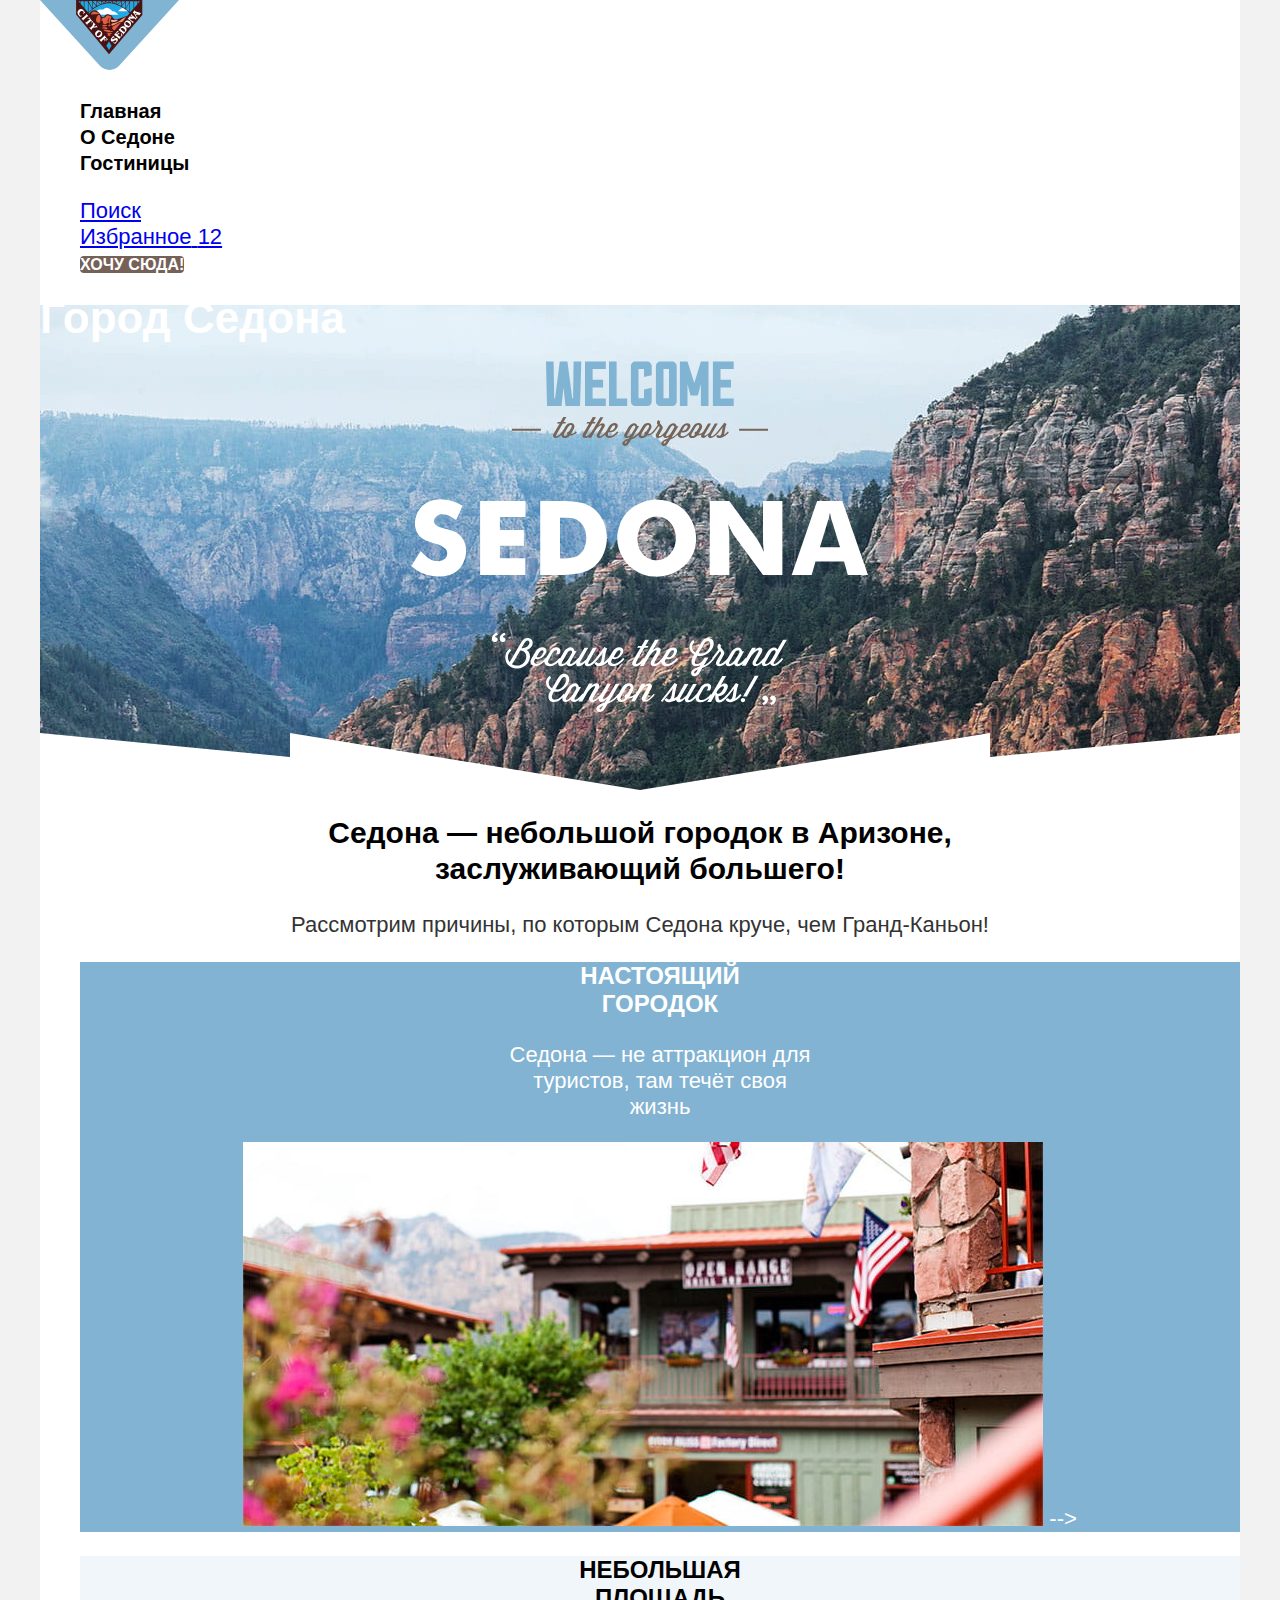
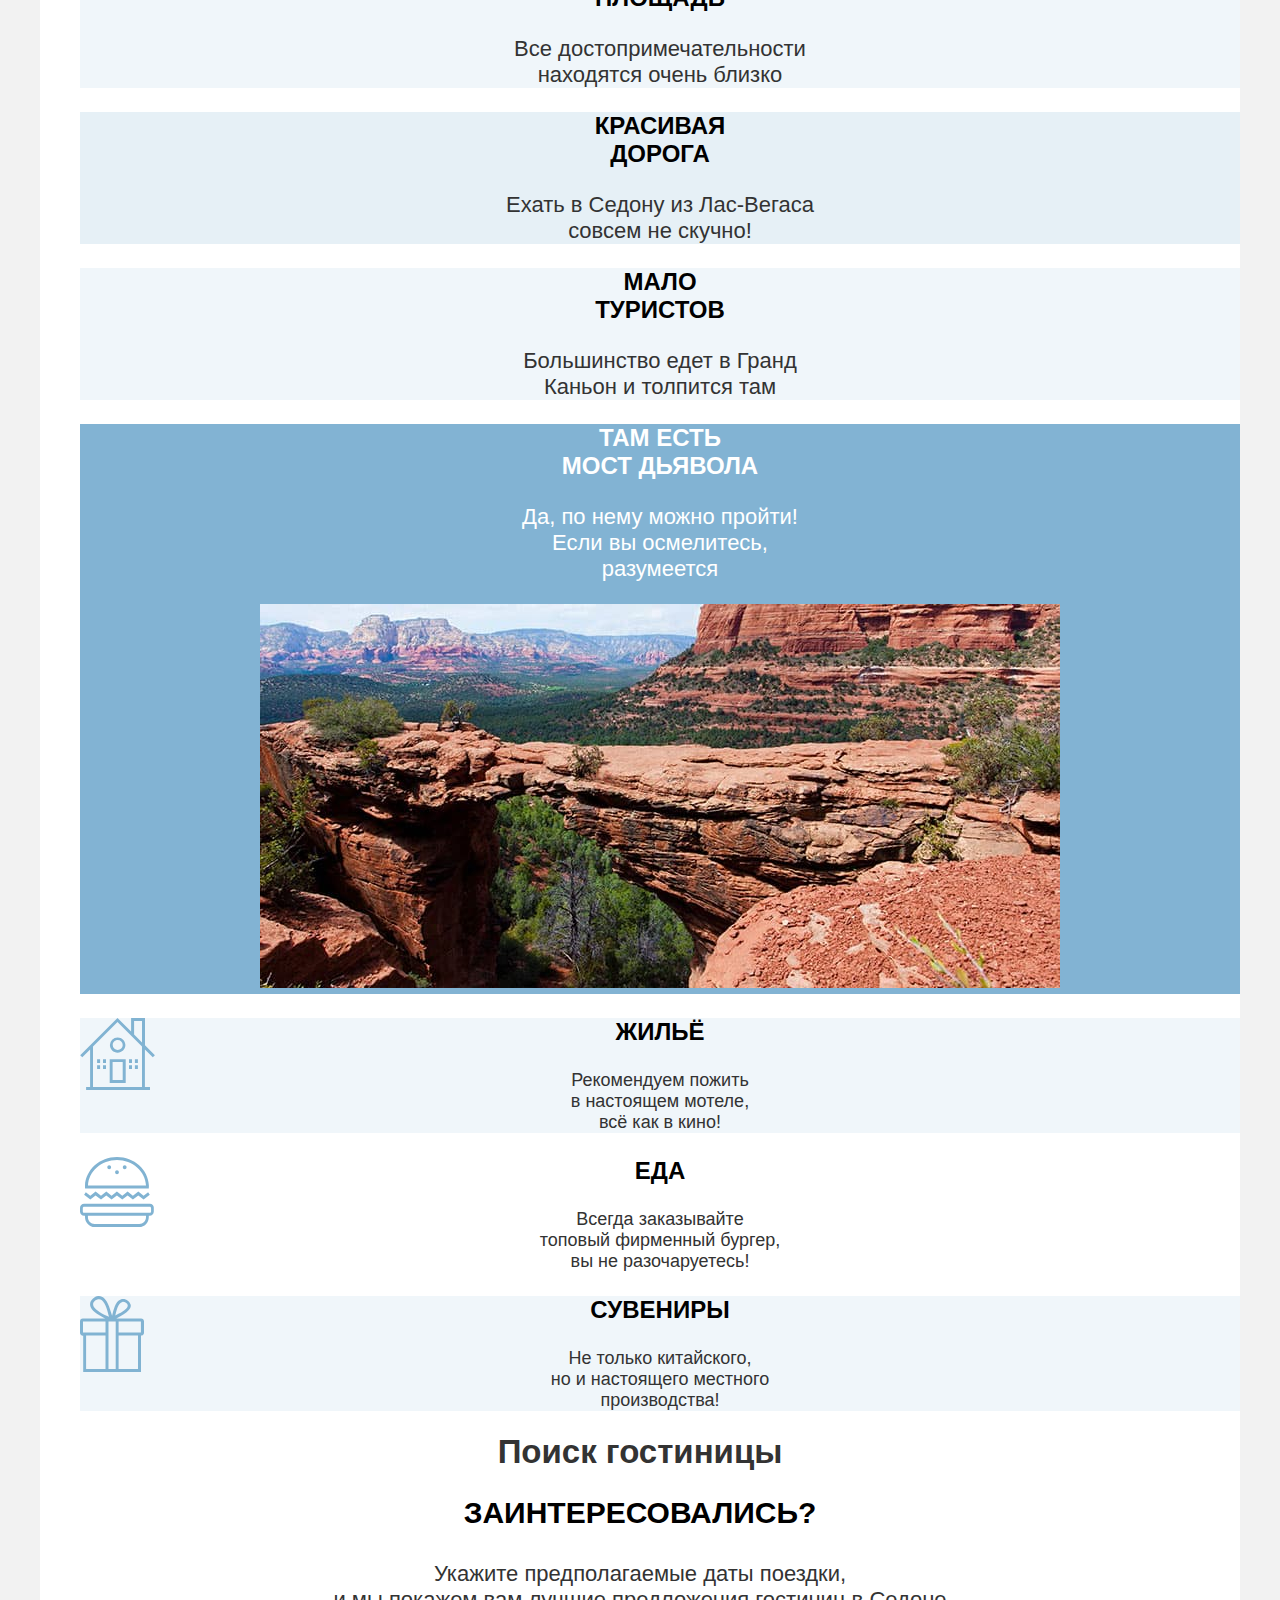
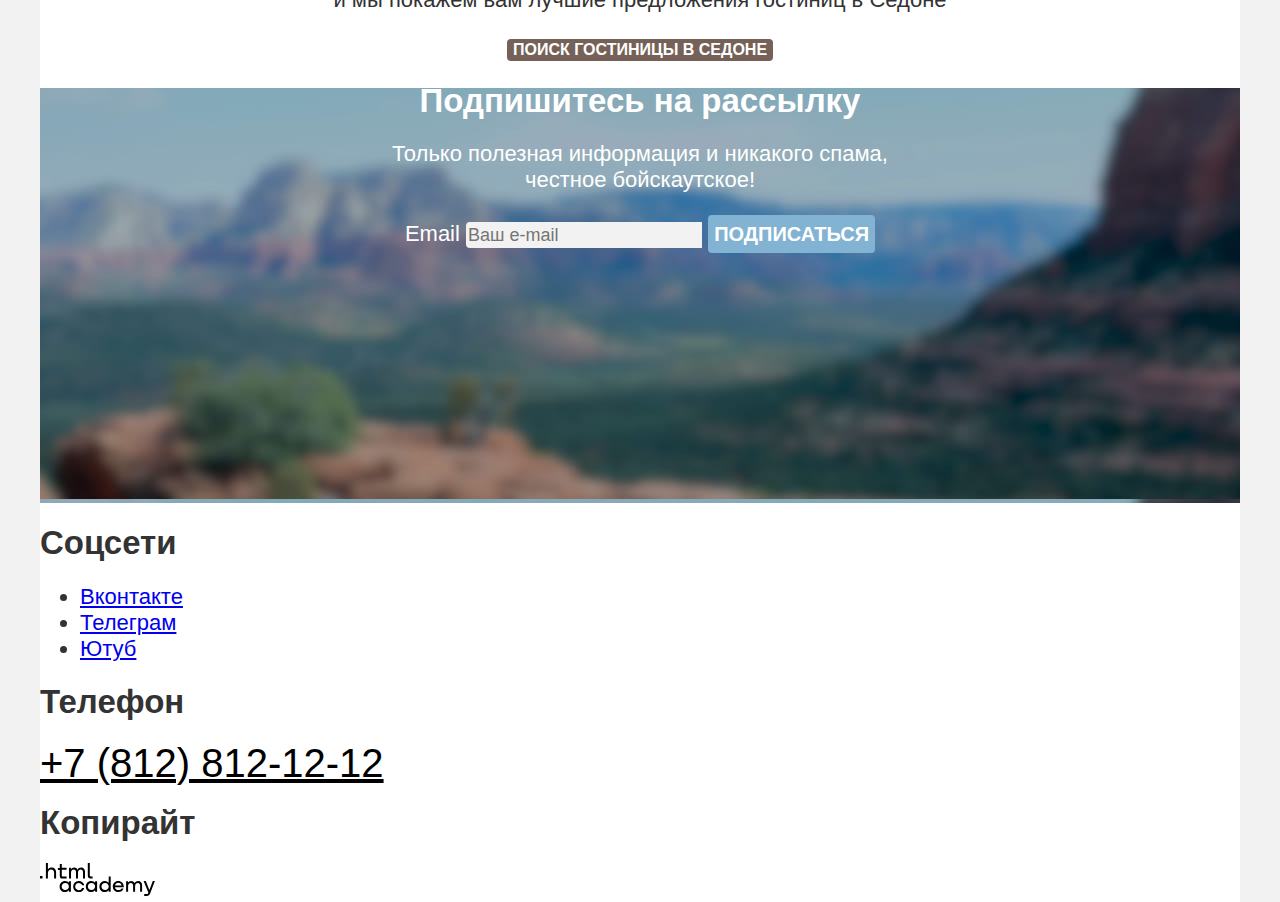
==== index.html @ 7d8c1deb "Исправляет детали стилизации страниц" ====
<!DOCTYPE html>
<html lang="ru">
  <head>
    <meta charset="utf-8">
    <title>Седона</title>
    <link rel="stylesheet" href="styles/styles.css">
  </head>

  <body>
    <div class="body-wrapper">
    <header class="page-header">
      <nav class="navigation">
        <a href="#">
        <img class="navigation-logo" alt="Логотип Седоны" src="images/logo_small.svg" width="139" height="70">
        </a>
        <ul class="navigation-list">
          <li class="navigation-item">
            <a class="navigation-link navigation-link-current" href="#">Главная</a>
          </li>
          <li class="navigation-item">
            <a class="navigation-link" href="#">О Седоне</a>
          </li>
          <li class="navigation-item">
            <a class="navigation-link" href="catalog.html">Гостиницы</a>
          </li>
        </ul>
        <ul class="navigation-list navigation-user">
          <li class="navigation-user-item">
            <a class="navigation-user-link" href="#">
              <span class="visually-hidden">Поиск
              </span>
              </a>
          </li>
          <li class="navigation-user-item">
            <a class="navigation-user-link" href="#">
              <span class="visually-hidden">Избранное</span>
              <span>12</span>
              </a>
          </li>
          <li class="navigation-user-item">
            <a class="navigation-user-link button" href="catalog.html">Хочу сюда!</a>
          </li>
        </ul>
      </nav>
    </header>

    <main class="main-index">
      <section class="hero">
      <h1 class="visually-hidden">Город Седона</h1>
      <img class="logo" alt="Welcome to the gorgeous Sedona 'because the Grand Canyon sucks' " src="images/logo_welcome.svg" width="458" height="352">
      </section>
      <section class="advantages">
        <h2 class="advantages-title-big">Седона — небольшой городок в Аризоне,<br>
          заслуживающий большего!</h2>
          <p class="advantages-description">Рассмотрим причины, по которым Седона круче, чем Гранд-Каньон!</p>

          <ul class="advantages-list">

            <li class="advantages-item advantages-item-dark">
              <article>
              <h3 class="advantages-item-title advantages-item-title-dark">Настоящий<br> городок</h3>
              <p class="advantages-item-description">Седона — не аттракцион для<br> туристов, там течёт своя<br> жизнь</p>
              <img class="advantages-image" alt="Красивый дом с флагами" src="images/city-pretty-house.jpg" width="800" height="384"> -->
              </article>
            </li>

            <li class="advantages-item">
              <article>
              <h3 class="advantages-item-title">Небольшая<br>
                площадь</h3>
              <p class="advantages-item-description">Все достопримечательности<br> находятся очень близко</p>
              </article>
            </li>

            <li class="advantages-item advantages-item-medium">
              <article>
              <h3 class="advantages-item-title">Красивая<br>
                дорога</h3>
              <p class="advantages-item-description">Ехать в Седону из Лас-Вегаса<br> совсем не скучно!</p>
              </article>
            </li>

            <li class="advantages-item">
              <article>
              <h3 class="advantages-item-title">Мало<br>
                туристов</h3>
              <p class="advantages-item-description">Большинство едет в Гранд<br> Каньон и толпится там</p>
              </article>
            </li>

            <li class="advantages-item advantages-item-dark">
              <article>
              <h3 class="advantages-item-title advantages-item-title-dark">Там есть<br>
                мост дьявола</h3>
              <p class="advantages-item-description">Да, по нему можно пройти!<br> Если вы осмелитесь,<br> разумеется</p>
              <img class="advantages-image" alt="Каменный мост в ущелье" src="images/city-bridge.jpg" width="800" height="384">
              </article>
            </li>
          </ul>

          <ul class="advantages-special-list">
            <li class="advantages-special-item">
              <article>
              <!-- <img class="advantages-special-image" src="" alt="Настоящее жилье"> -->
              <h3 class="advantages-special-title">Жильё</h3>
              <p class="advantages-special-description">Рекомендуем пожить<br> в настоящем мотеле,<br>
                всё как в кино!</p>
              </article>
            </li>

            <li class="advantages-special-item advantages-special-burger">
              <article>
              <!-- <img class="advantages-special-image" src="" alt="Фирменный бургер"> -->
              <h3 class="advantages-special-title">Еда</h3>
              <p class="advantages-special-description">Всегда заказывайте<br>
                топовый фирменный бургер,<br> вы не разочаруетесь!</p>
              </article>
            </li>

            <li class="advantages-special-item advantages-special-souvenir">
              <article>
              <!-- <img class="advantages-special-image" src="" alt="Сувенир подарок"> -->
              <h3 class="advantages-special-title">Сувениры</h3>
              <p class="advantages-special-description">Не только китайского,<br>
                но и настоящего местного<br> производства!</p>
              </article>
            </li>
          </ul>
        </section>

      <section class="search">
        <h2 class="visually-hidden">Поиск гостиницы</h2>
        <h3 class="search-title">Заинтересовались?</h3>
        <p class="search-text">Укажите предполагаемые даты поездки,<br> и мы покажем вам лучшие предложения гостиниц в Седоне</p>
        <button class="search-button button" type="button">ПОИСК ГОСТИНИЦЫ В седоне</button>
      </section>

      <section class="subscribe">
        <h2 class="subscribe-title">Подпишитесь на рассылку</h2>
        <p class="subscribe-text">Только полезная информация и никакого спама,<br> честное бойскаутское!</p>
        <form class="subscribe-form" action="https://echo.htmlacademy.ru/" method="post">
        <label class="visually-hidden" for="subscribe-email">Email</label>
        <input class="subscribe-field" placeholder="Ваш e-mail" type="email" name="subscribe-email" id="subscribe-email">
        <button class="subscribe-button button" type="submit">Подписаться</button>
        </form>
      </section>

    </main>

    <footer class="page-footer">
      <section class="footer-social">
        <h2 class="visually-hidden">Соцсети</h2>
        <ul class="footer-social-list">
          <li class="footer-social-item">
            <a class="footer-social-link" href="#">
              <span class="visually-hidden">Вконтакте</span>
            </a>
          </li>
          <li class="footer-social-item">
            <a class="footer-social-link" href="#">
              <span class="visually-hidden">Телеграм</span>
            </a>
          </li>
          <li class="footer-social-item">
            <a class="footer-social-link" href="#">
              <span class="visually-hidden">Ютуб</span>
            </a>
          </li>
        </ul>
      </section>

      <section class="footer-phone">
      <h2 class="visually-hidden">Телефон</h2>
      <a class="footer-phone-number" href="tel:+78128121212">+7 (812) 812-12-12</a>
    </section>

    <section class="footer-copyright">
        <h2 class="visually-hidden">Копирайт</h2>
        <a class="footer-link" href="https://htmlacademy.ru">
        <img class="footer-contacts-logo" src="images/htmlacademy.svg" alt="Сайт HTMLacademy">
        </a>
      </section>
    </footer>

    </div>
  </body>
</html>
---- styles/styles.css ----
@font-face {
  font-family: "PT Sans";
  font-weight: 400;
  font-style: normal;
  src: url("../fonts/ptsans-400.woff2") format("woff2"),
  font-display: swap;
}

@font-face {
  font-family: "PT Sans";
  font-weight: 700;
  font-style: normal;
  src: url("../fonts/ptsans-700.woff2") format("woff2"),
  font-display: swap;
}

body {
  font-family: "PT Sans", "Arial", sans-serif;
  font-weight: 400;
  font-size: 22px;
  line-height: 26px;
  background-color:#F2F2F2;
  color: #333333;
  margin: 0;

}

.body-wrapper {
  background-color: #FFFFFF;
  margin: 0 40px;
}


.page-header {
  background-color: #FFFFFF;
  color: #000000;
}

.navigation-list,
.advantages-list,
.advantages-special-list {
  list-style-type: none;
}

.navigation-link {
  font-weight: 700;
  color:#000000;
  font-size: 20px;
  line height: 24px;
  background-color: #FFFFFF;
  text-decoration: none;

}

.button {
  font-weight: 700;
  font-size: 16px;
  line-height: 20px;
  background-color: #756157;
  color: #FFFFFF;
  text-transform: uppercase;
  border-radius: 4px;
  border: none;
  text-decoration: none;
}

.main-index {
  background-color: #FFFFFF;
  color: #333333;
}

.hero {
  background-image: url("../images/mask_logo.svg"), url("../images/index_background.jpg");
  background-position: center bottom, center;
  background-size: 100% auto;
  background-repeat: no-repeat, no-repeat;
  background-color: #756157;
  color: #FFFFFF;
  min-height: 485px;
}

.logo {
  display:block;
  margin: auto;
}

.advantages,
.search,
.subscribe {
  text-align: center;
}

.advantages-title-big {
  font-weight: 700;
  font-size: 30px;
  line-height: 36px;
  color: #000000;
}


.advantages-item {
  background-color: #83B3D31F;
}

.advantages-item-dark {
  background-color:  #82B3D3;
  color: #FFFFFF;
}



.advantages-item-medium {
  background-color: #83b3d333;
}

.advantages-item-title,
.advantages-special-title {
  font-size: 24px;
  line-height: 28px;
  text-transform: uppercase;
  color: #000000;

}

.advantages-item-title-dark {
  color: #FFFFFF
}


.advantages-special-item {
  background-color: #83b3d31f;
  background-image: url('../images/house_icon.svg');
  background-repeat: no-repeat;
}

.advantages-special-burger {
  background-color: #FFFFFF;
  background-image: url('../images/hamburger_icon.svg');
  background-repeat: no-repeat;
}

.advantages-special-souvenir {
  background-image: url('../images/present_icon.svg');
  background-repeat: no-repeat;
}

.advantages-special-description {
  font-size: 18px;
  line-height: 21px;
}


.search-title {
  font-weight: 700;
  font-size: 30px;
  line-height: 36px;
  text-transform: uppercase;
  color: #000000;
}

.subscribe {
  background-image: url('../images/background_subscribe.jpg');
  background-size: 100%;
  min-height: 415px;
  background-color: #82B3D3;
  color: #FFFFFF;
}

.subscribe-button {
  background-color: #82B3D3;
  font-weight: 700;
  font-size: 20px;
  line-height: 36px;
 /* почему не прилипает кнопка к полю ввода? */
}



.subscribe-field {
  background-color: #F2F2F2;
  font-size: 18px;
  line-height: 24px;
  background: #F2F2F2;
  border-radius: 4px 0px 0px 4px;
  border: transparent;
}

.footer-phone-number {
  font-size: 40px;
  line-height: 40px;
  text-align: center;
  text-transform: uppercase;
  color:#000000;

}

.hotels-sedona {
  background-image: url("../images/catalog/catalog-background\ 1.jpg");
  background-size: 100%;
  background-color: #756157;
  color: #FFFFFF;
  min-height: 412px;

}

.hotels-sedona-title {
  font-weight: 700;
  font-size: 60px;
  line-height: 78px;

}

.breadcrumbs {
  list-style-type: none;
}

.breadcrumbs-link {
  color: inherit;
  text-decoration: none;
}

.search-filter-list {
  list-style-type: none;
}

.search-group-title {
  font-weight: 700;
  font-size: 20px;
  line-height: 24px;
  text-transform: capitalize;
}

.control {
  font-size: 18px;
  line-height: 23px;
}

.search-filter-input {
  font-weight: 700;
  font-size: 18px;
  line-height: 24px;
  color: #000000;
}

.button-submit,
.hotel-card-button-favourite {
  background-color: #82B3D3;
  font-weight: 700;
  font-size: 16px;
  line-height: 20px;
  text-align: center;
  text-transform: uppercase;
  color: #FFFFFF;
  border-radius: 4px;
  border: none;
}

.button-reset {
  background-color: transparent;
}

.search-results-number {
  font-weight: 700;
  font-size: 30px;
  line-height: 36px;
  text-transform: uppercase;
  color: #000000;
}

.select-control {
  font-size: 18px;
  line-height: 21px;
}

.sorting-buttons-list {
  list-style-type: none;
}

.button-light {
  background-color: #FFFFFF;
  color:#000000;
}

.hotels-list {
  list-style-type: none;
}

.hotel-card-title {
  font-weight: 700;
  font-size: 24px;
  line-height: 28px;
  color: #000000;
}

.hotel-card-type,
.hotel-card-price {
  font-size: 18px;
  line-height: 21px;
}

.hotel-card-rating {
  background-color: #F2F2F2;
  font-size: 16px;
  line-height: 20px;
  text-align: center;
  text-transform: uppercase;
}

.pagination-item {
  background: #82B3D3;
  border-radius: 4px;
  text-align: center;
  width: 60px;
  height: 60px;
}


.pagination-link {
  font-weight: 700;
  font-size: 20px;
  line-height: 36px;
  color:#FFFFFF;
  text-decoration: none;
}

.pagination-current {
  color: #000000;
  background-color: #F2F2F2;
}


.pagination-disabled {
  color: #000000;
  background-color: #FFFFFF;
}

.subscribe-inner {
  text-align: center;

}

.subscribe-title-inner {
  font-weight: 700;
  font-size: 30px;
  line-height: 36px;
  text-transform: uppercase;
  color: #000000;

}
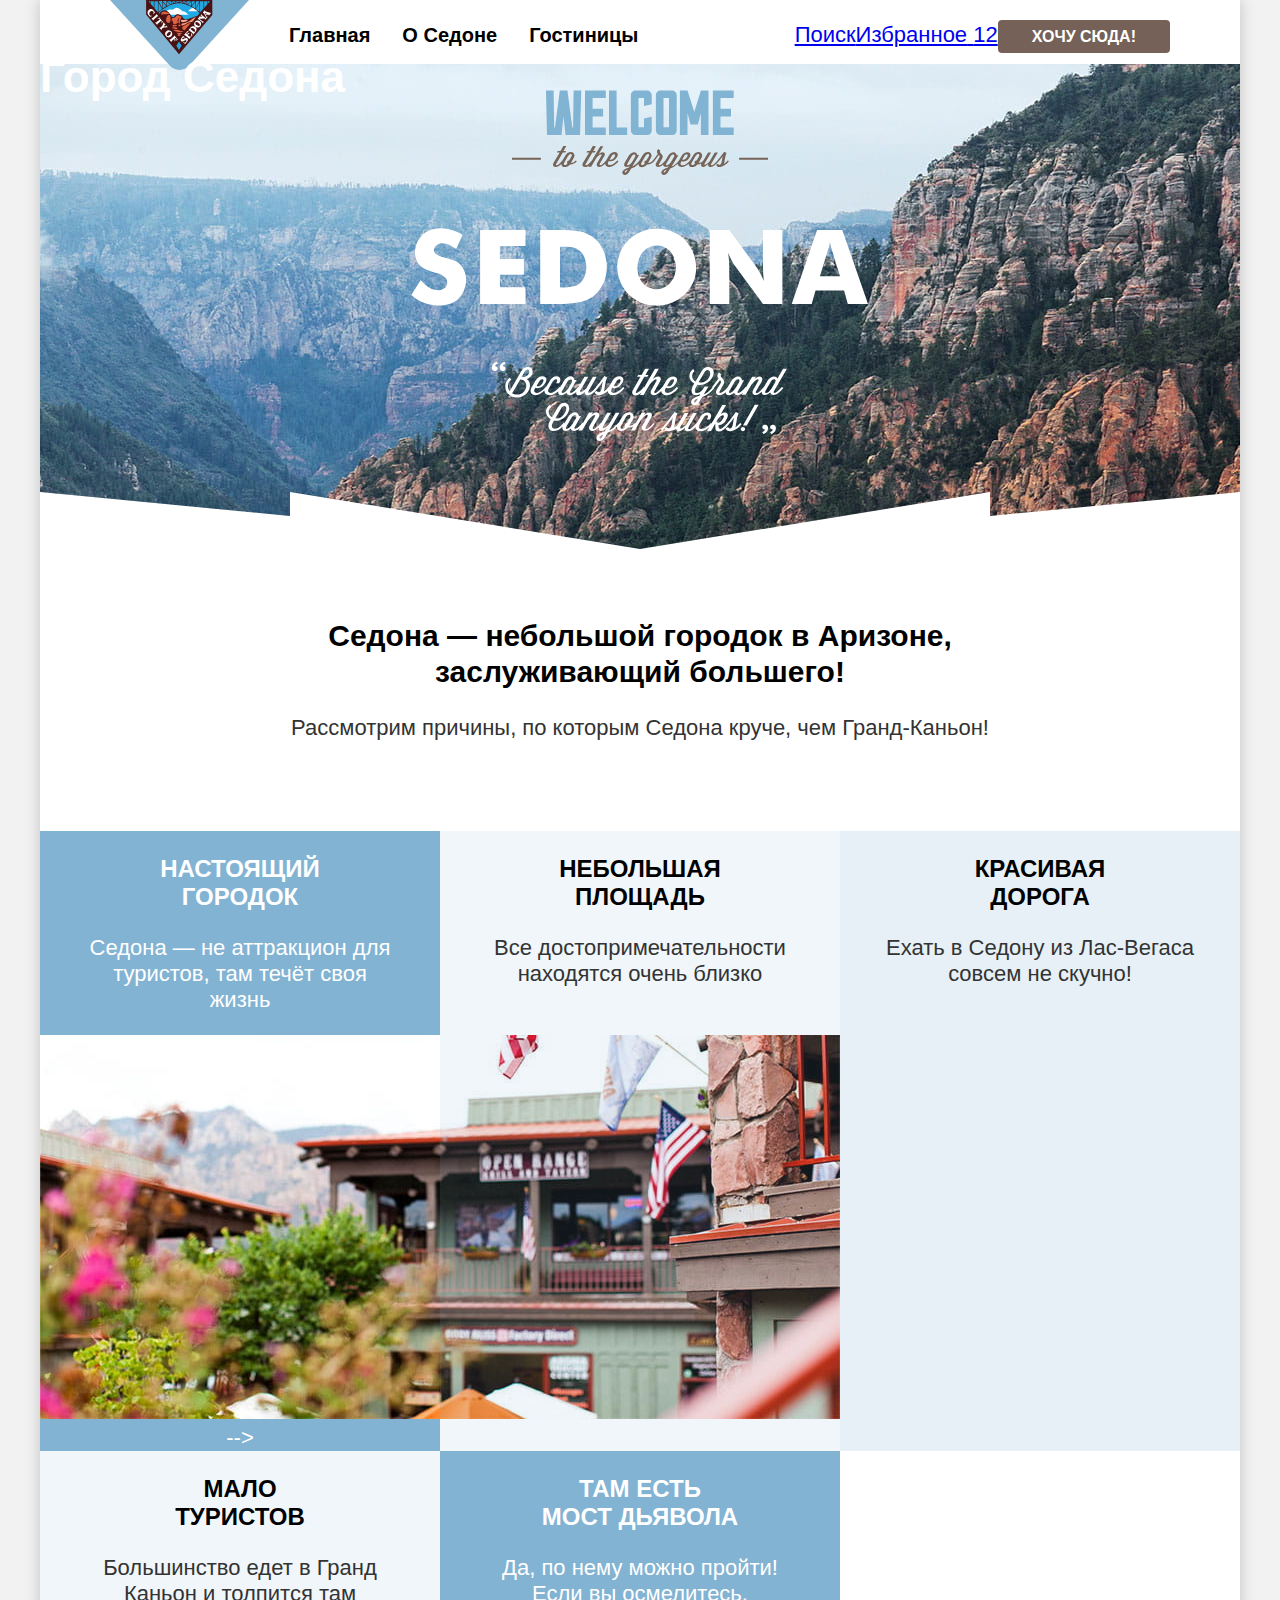
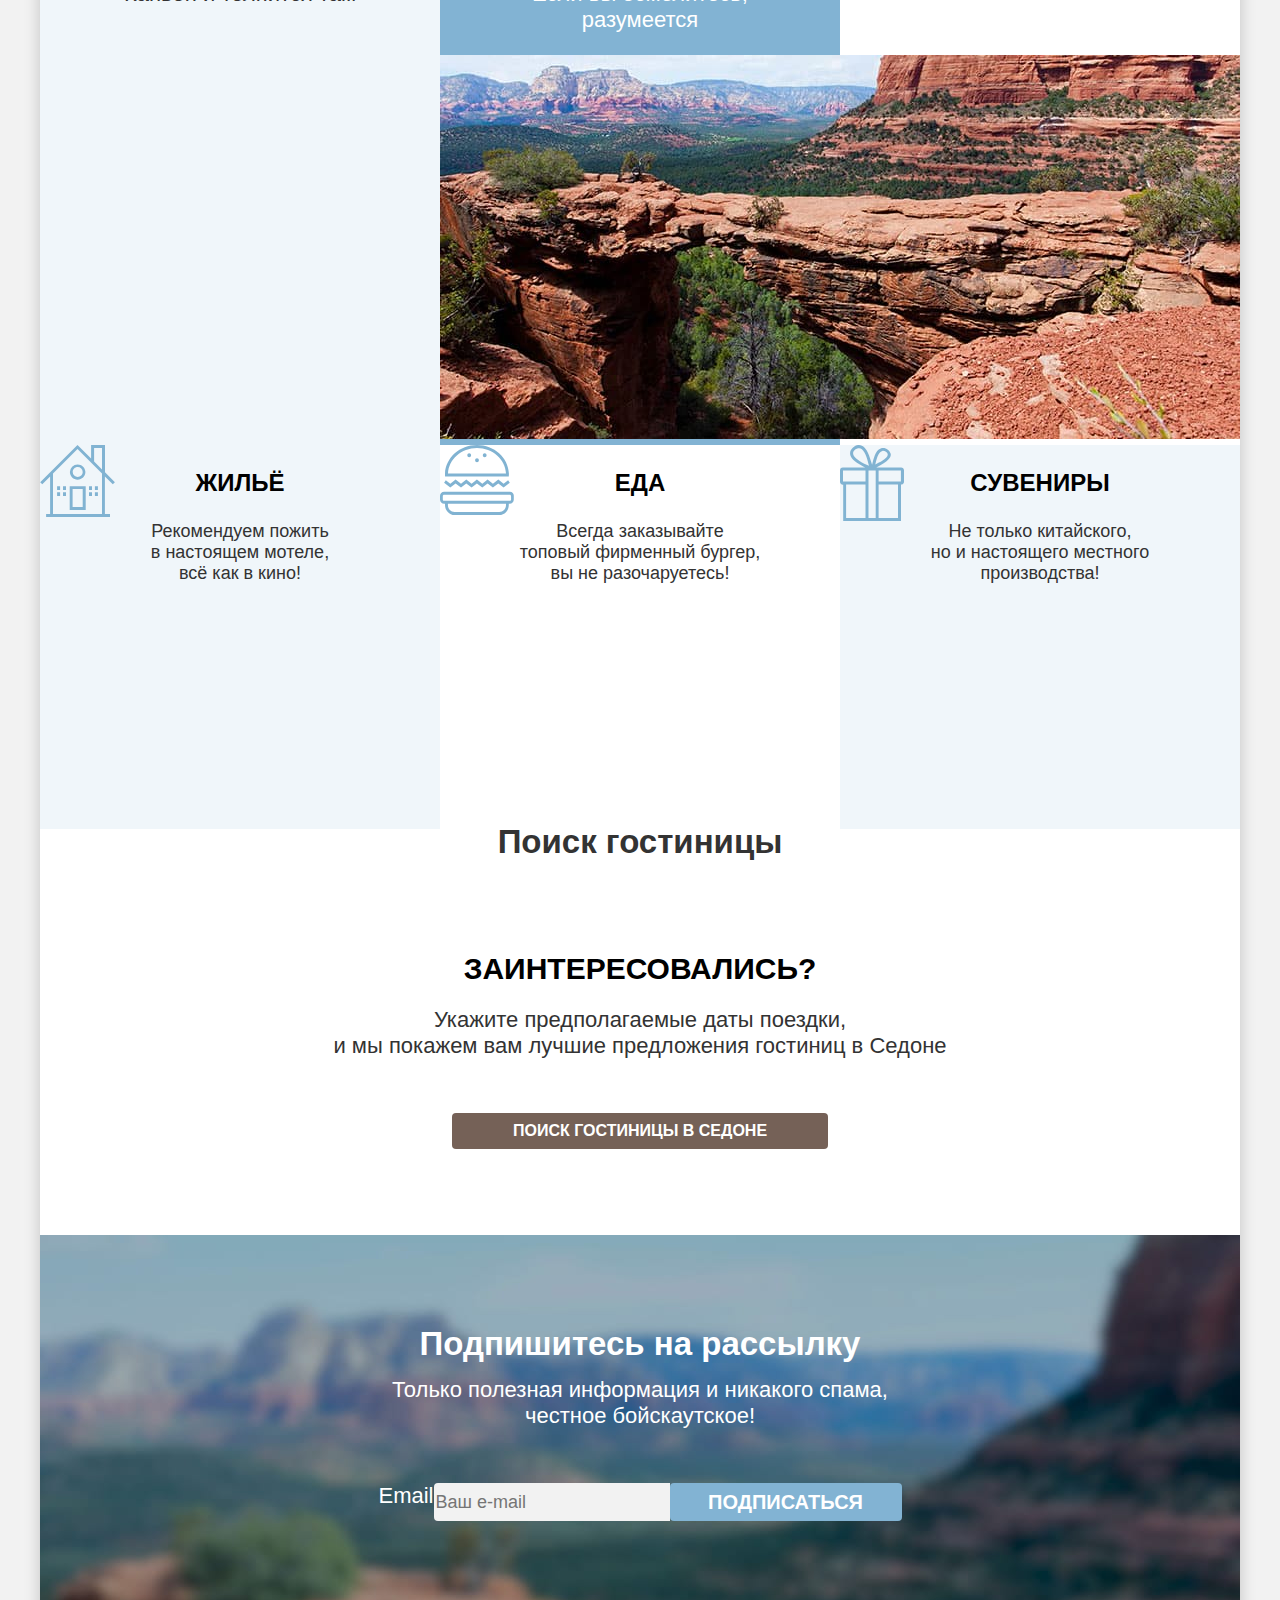
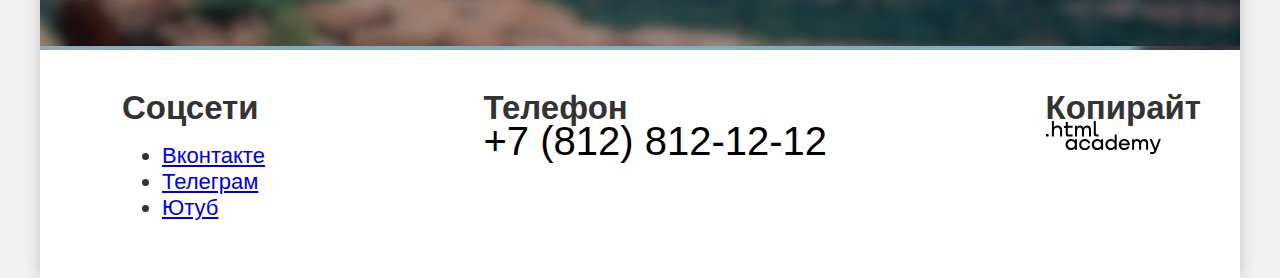
==== commit 3a833fc8: "Merge pull request #4 from nataliavioletta/master" ====
--- a/index.html
+++ b/index.html
@@ -38,13 +38,13 @@
               </a>
           </li>
           <li class="navigation-user-item">
-            <a class="navigation-user-link button" href="catalog.html">Хочу сюда!</a>
+            <a class="navigation-user-link button header-button" href="catalog.html">Хочу сюда!</a>
           </li>
         </ul>
       </nav>
     </header>
 
-    <main class="main-index">
+    <main class="main-container main-index">
       <section class="hero">
       <h1 class="visually-hidden">Город Седона</h1>
       <img class="logo" alt="Welcome to the gorgeous Sedona 'because the Grand Canyon sucks' " src="images/logo_welcome.svg" width="458" height="352">
--- a/styles/styles.css
+++ b/styles/styles.css
@@ -14,39 +14,72 @@
   font-display: swap;
 }
 
+html {
+  height: 100%;
+}
+
 body {
   font-family: "PT Sans", "Arial", sans-serif;
   font-weight: 400;
   font-size: 22px;
   line-height: 26px;
+  display: flex;
+  flex-direction: column;
+  min-height: 100%;
   background-color:#F2F2F2;
   color: #333333;
   margin: 0;
 
+
 }
 
 .body-wrapper {
   background-color: #FFFFFF;
-  margin: 0 40px;
-}
-
+  margin: 0 auto;
+  width: 1200px;
+  box-shadow: 0px 0px 15px rgba(0, 0, 0, 0.2);
+
+}
+
+.main-container {
+  flex-grow: 1;
+}
+
+.visually-hidden {
+  margin: 0;
+}
 
 .page-header {
   background-color: #FFFFFF;
   color: #000000;
-}
-
-.navigation-list,
-.advantages-list,
-.advantages-special-list {
-  list-style-type: none;
+  height: 64px;
+}
+
+.navigation {
+  display: flex;
+  margin-left: 70px;
+  margin-right: 70px;
+}
+
+.navigation-list {
+  display: flex;
+  list-style-type: none;
+}
+
+.navigation-item {
+  margin-right: 32px;
+}
+
+.navigation-user {
+  display: flex;
+  margin-left: auto;
 }
 
 .navigation-link {
   font-weight: 700;
   color:#000000;
   font-size: 20px;
-  line height: 24px;
+  line-height: 24px;
   background-color: #FFFFFF;
   text-decoration: none;
 
@@ -56,12 +89,21 @@
   font-weight: 700;
   font-size: 16px;
   line-height: 20px;
+  font-family: inherit;
   background-color: #756157;
   color: #FFFFFF;
   text-transform: uppercase;
   border-radius: 4px;
   border: none;
   text-decoration: none;
+
+}
+
+.header-button {
+  padding: 8px 34px;
+  width: 160px;
+  height: 36px;
+
 }
 
 .main-index {
@@ -80,8 +122,8 @@
 }
 
 .logo {
-  display:block;
-  margin: auto;
+  display: block;
+  margin: 0 auto;
 }
 
 .advantages,
@@ -90,23 +132,37 @@
   text-align: center;
 }
 
+
 .advantages-title-big {
   font-weight: 700;
   font-size: 30px;
   line-height: 36px;
   color: #000000;
-}
-
+  margin-top: 69px;
+}
+
+.advantages-description {
+  margin-bottom: 90px;
+}
+
+.advantages-list {
+  display: flex;
+  flex-wrap: wrap;
+  list-style-type: none;
+  margin: 0;
+  padding: 0;
+}
 
 .advantages-item {
   background-color: #83B3D31F;
+  min-height: 384px;
+  width: 400px;
 }
 
 .advantages-item-dark {
   background-color:  #82B3D3;
   color: #FFFFFF;
 }
-
 
 
 .advantages-item-medium {
@@ -126,11 +182,21 @@
   color: #FFFFFF
 }
 
+.advantages-special-list {
+  display: flex;
+  justify-content: space-between;
+  list-style-type: none;
+  margin: 0;
+  padding: 0;
+}
+
 
 .advantages-special-item {
   background-color: #83b3d31f;
   background-image: url('../images/house_icon.svg');
   background-repeat: no-repeat;
+  width: 400px;
+  min-height: 384px;
 }
 
 .advantages-special-burger {
@@ -149,6 +215,9 @@
   line-height: 21px;
 }
 
+.search {
+  min-height: 406px;
+}
 
 .search-title {
   font-weight: 700;
@@ -156,6 +225,20 @@
   line-height: 36px;
   text-transform: uppercase;
   color: #000000;
+  padding-top: 96px;
+  padding-bottom: 20px;
+  margin: 0;
+
+}
+
+.search-text {
+  margin: 0;
+  padding-bottom: 54px;
+}
+
+.search-button {
+  width: 376px;
+  padding: 8px 50px;
 }
 
 .subscribe {
@@ -171,18 +254,48 @@
   font-weight: 700;
   font-size: 20px;
   line-height: 36px;
- /* почему не прилипает кнопка к полю ввода? */
-}
-
-
+  width: 232px;
+
+}
+
+.subscribe-title {
+  margin-top: 0;
+  margin-bottom: 0;
+  padding-top: 96px;
+  padding-bottom: 20px;
+
+}
+
+.subscribe-text {
+  margin: 0;
+  padding-bottom: 54px;
+}
+
+.subscribe-form {
+  display: flex;
+  justify-content: center;
+}
 
 .subscribe-field {
   background-color: #F2F2F2;
   font-size: 18px;
   line-height: 24px;
+  font-family: inherit;
   background: #F2F2F2;
-  border-radius: 4px 0px 0px 4px;
+  border-radius: 4px 0 0 4px;
   border: transparent;
+}
+
+.page-footer {
+  display: flex;
+  justify-content: space-between;
+  min-height: 120px;
+  padding-top: 45px;
+  padding-bottom: 35px;
+}
+
+.footer-social {
+  margin-left: 82px;
 }
 
 .footer-phone-number {
@@ -191,6 +304,12 @@
   text-align: center;
   text-transform: uppercase;
   color:#000000;
+  text-decoration: none;
+
+}
+
+.footer-copyright {
+  margin-right: 39px;
 
 }
 
@@ -201,17 +320,23 @@
   color: #FFFFFF;
   min-height: 412px;
 
+
+
 }
 
 .hotels-sedona-title {
   font-weight: 700;
   font-size: 60px;
   line-height: 78px;
+  margin: 0 auto 0 70px;
+
 
 }
 
 .breadcrumbs {
   list-style-type: none;
+  margin-top: 8px;
+  margin-bottom: 40px;
 }
 
 .breadcrumbs-link {
@@ -219,8 +344,26 @@
   text-decoration: none;
 }
 
+.search-filter {
+  display: flex;
+}
+
+.search-filter-group {
+  border: none;
+  margin-left: 70px;
+  margin-right: 0;
+  padding: 0;
+}
+
+.search-filter-group-price {
+  margin-left: 140px;
+  width: 287px;
+}
+
 .search-filter-list {
   list-style-type: none;
+  padding: 32px 0;
+  margin-top: 0;
 }
 
 .search-group-title {
@@ -238,8 +381,14 @@
 .search-filter-input {
   font-weight: 700;
   font-size: 18px;
+  font-family: inherit;
   line-height: 24px;
   color: #000000;
+}
+
+.search-filter-buttons {
+  display: flex;
+  flex-direction: column;
 }
 
 .button-submit,
@@ -254,9 +403,21 @@
   border-radius: 4px;
   border: none;
 }
+.button-submit {
+  padding: 8px 50px;
+  margin-bottom: 40px;
+  width: 191px;
+}
 
 .button-reset {
   background-color: transparent;
+}
+
+.search-results-container {
+  display: flex;
+  margin-right: 70px;
+  margin-left: 70px;
+  justify-content: space-between;
 }
 
 .search-results-number {
@@ -270,6 +431,8 @@
 .select-control {
   font-size: 18px;
   line-height: 21px;
+  font-family: inherit;
+  height: 49px;
 }
 
 .sorting-buttons-list {
@@ -281,8 +444,23 @@
   color:#000000;
 }
 
+.hotels {
+  margin-left: 70px;
+  margin-right: 70px;
+}
+
 .hotels-list {
   list-style-type: none;
+  display: flex;
+  flex-wrap: wrap;
+  padding: 0;
+}
+
+.hotel-card {
+  padding: 20px;
+  border: 1px solid #E6E6E6;
+  border-radius: 4px;
+  margin-bottom: 20px;
 }
 
 .hotel-card-title {
@@ -290,6 +468,11 @@
   font-size: 24px;
   line-height: 28px;
   color: #000000;
+
+}
+
+.hotel-card-link {
+  text-decoration: none;
 }
 
 .hotel-card-type,
@@ -298,21 +481,51 @@
   line-height: 21px;
 }
 
+.hotel-card-button {
+  padding: 8px 26px;
+}
+
+.hotel-card-button-favourite {
+  padding: 8px 20px;
+}
+
+.favourite {
+background-color: #7DB54F;
+  padding: 8px 18px;
+
+}
+
 .hotel-card-rating {
   background-color: #F2F2F2;
   font-size: 16px;
   line-height: 20px;
   text-align: center;
   text-transform: uppercase;
+  padding: 9px 22px;
+}
+
+.pagination {
+  display:flex;
+  margin-left: 70px;
+  margin-top: 0;
+  margin-bottom: 60px;
+  padding: 0;
+  list-style-type: none;
 }
 
 .pagination-item {
   background: #82B3D3;
   border-radius: 4px;
   text-align: center;
+  margin-right: 8px;
   width: 60px;
   height: 60px;
-}
+  display: flex;
+  justify-content: center;
+  align-items: center;
+}
+
+
 
 
 .pagination-link {
@@ -321,6 +534,9 @@
   line-height: 36px;
   color:#FFFFFF;
   text-decoration: none;
+  text-align: center;
+
+
 }
 
 .pagination-current {
@@ -336,7 +552,12 @@
 
 .subscribe-inner {
   text-align: center;
-
+  min-height: 415px;
+
+}
+.subscribe-form-inner {
+display: flex;
+justify-content: center;
 }
 
 .subscribe-title-inner {
@@ -345,5 +566,13 @@
   line-height: 36px;
   text-transform: uppercase;
   color: #000000;
-
-}
+  padding-top: 96px;
+  padding-bottom: 20px;
+  margin: 0;
+
+}
+
+.subscribe-text-inner {
+  margin: 0;
+  padding-bottom: 54px;
+}
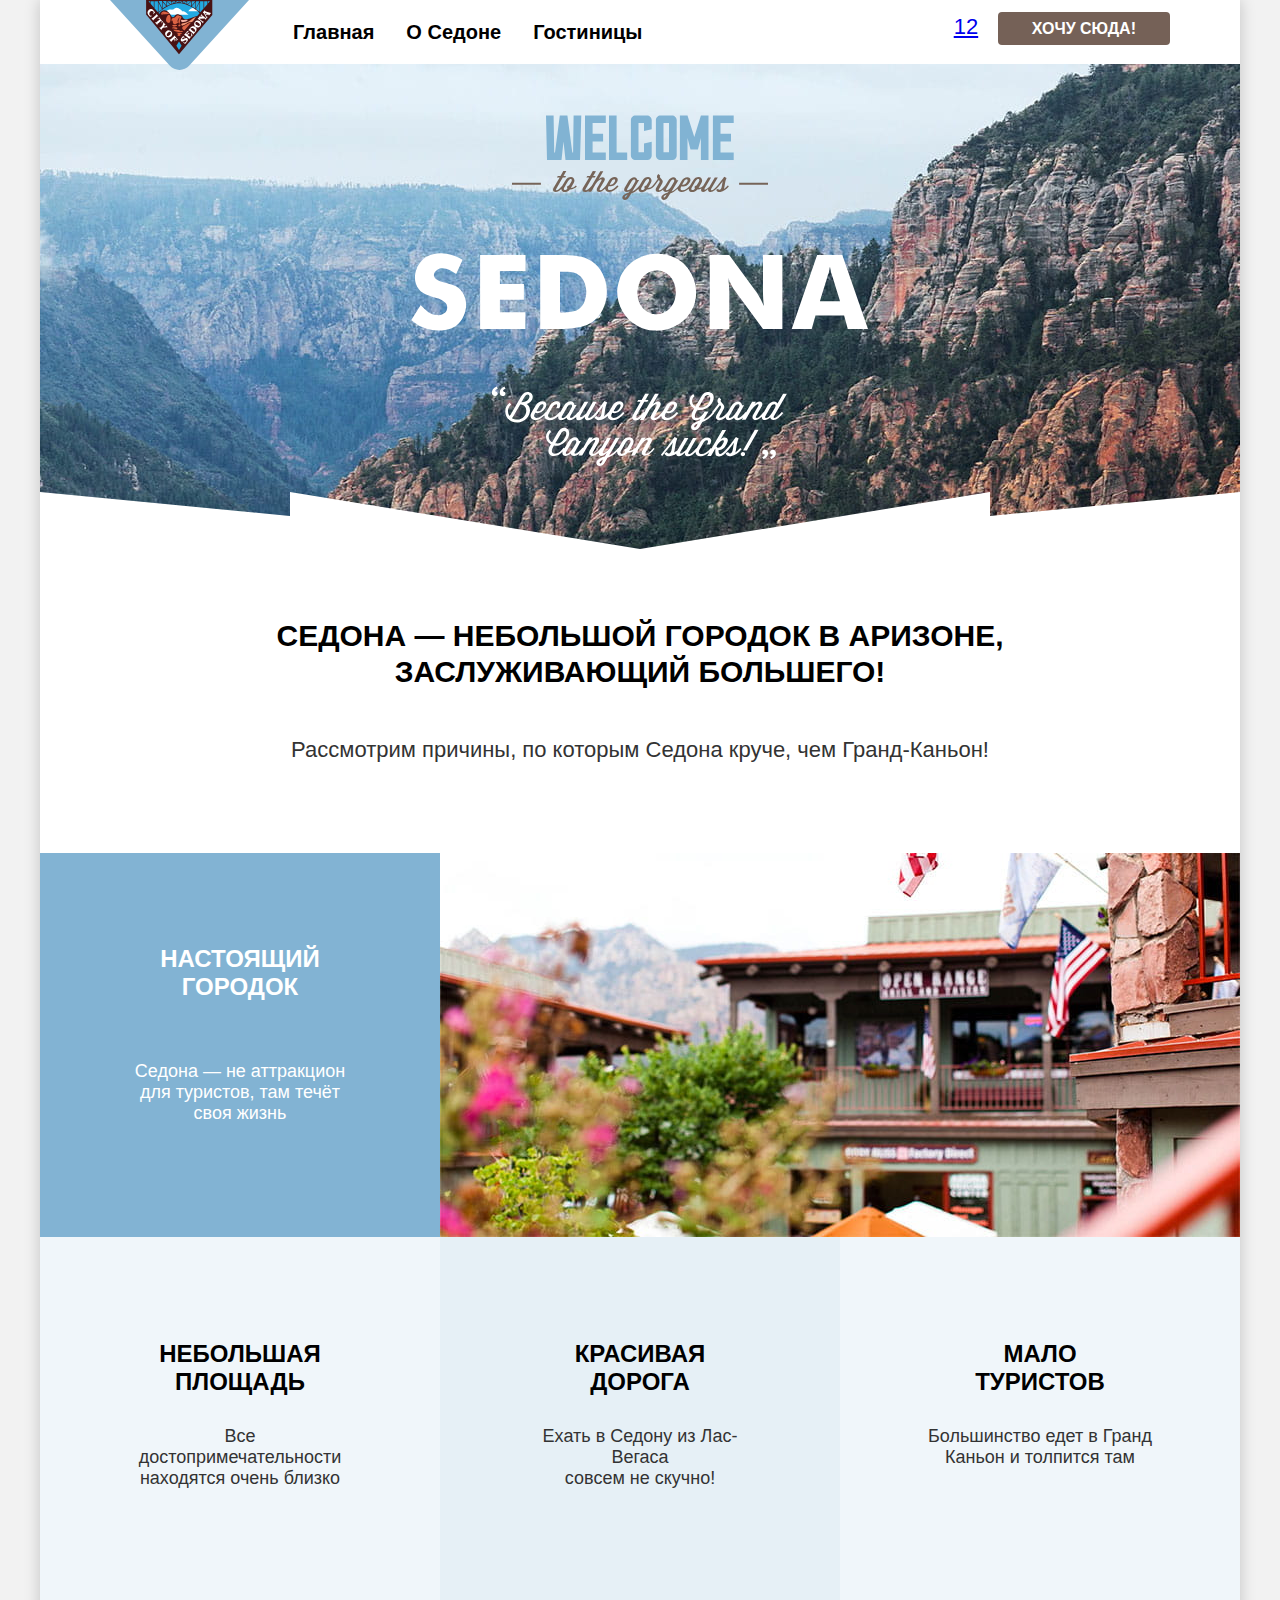
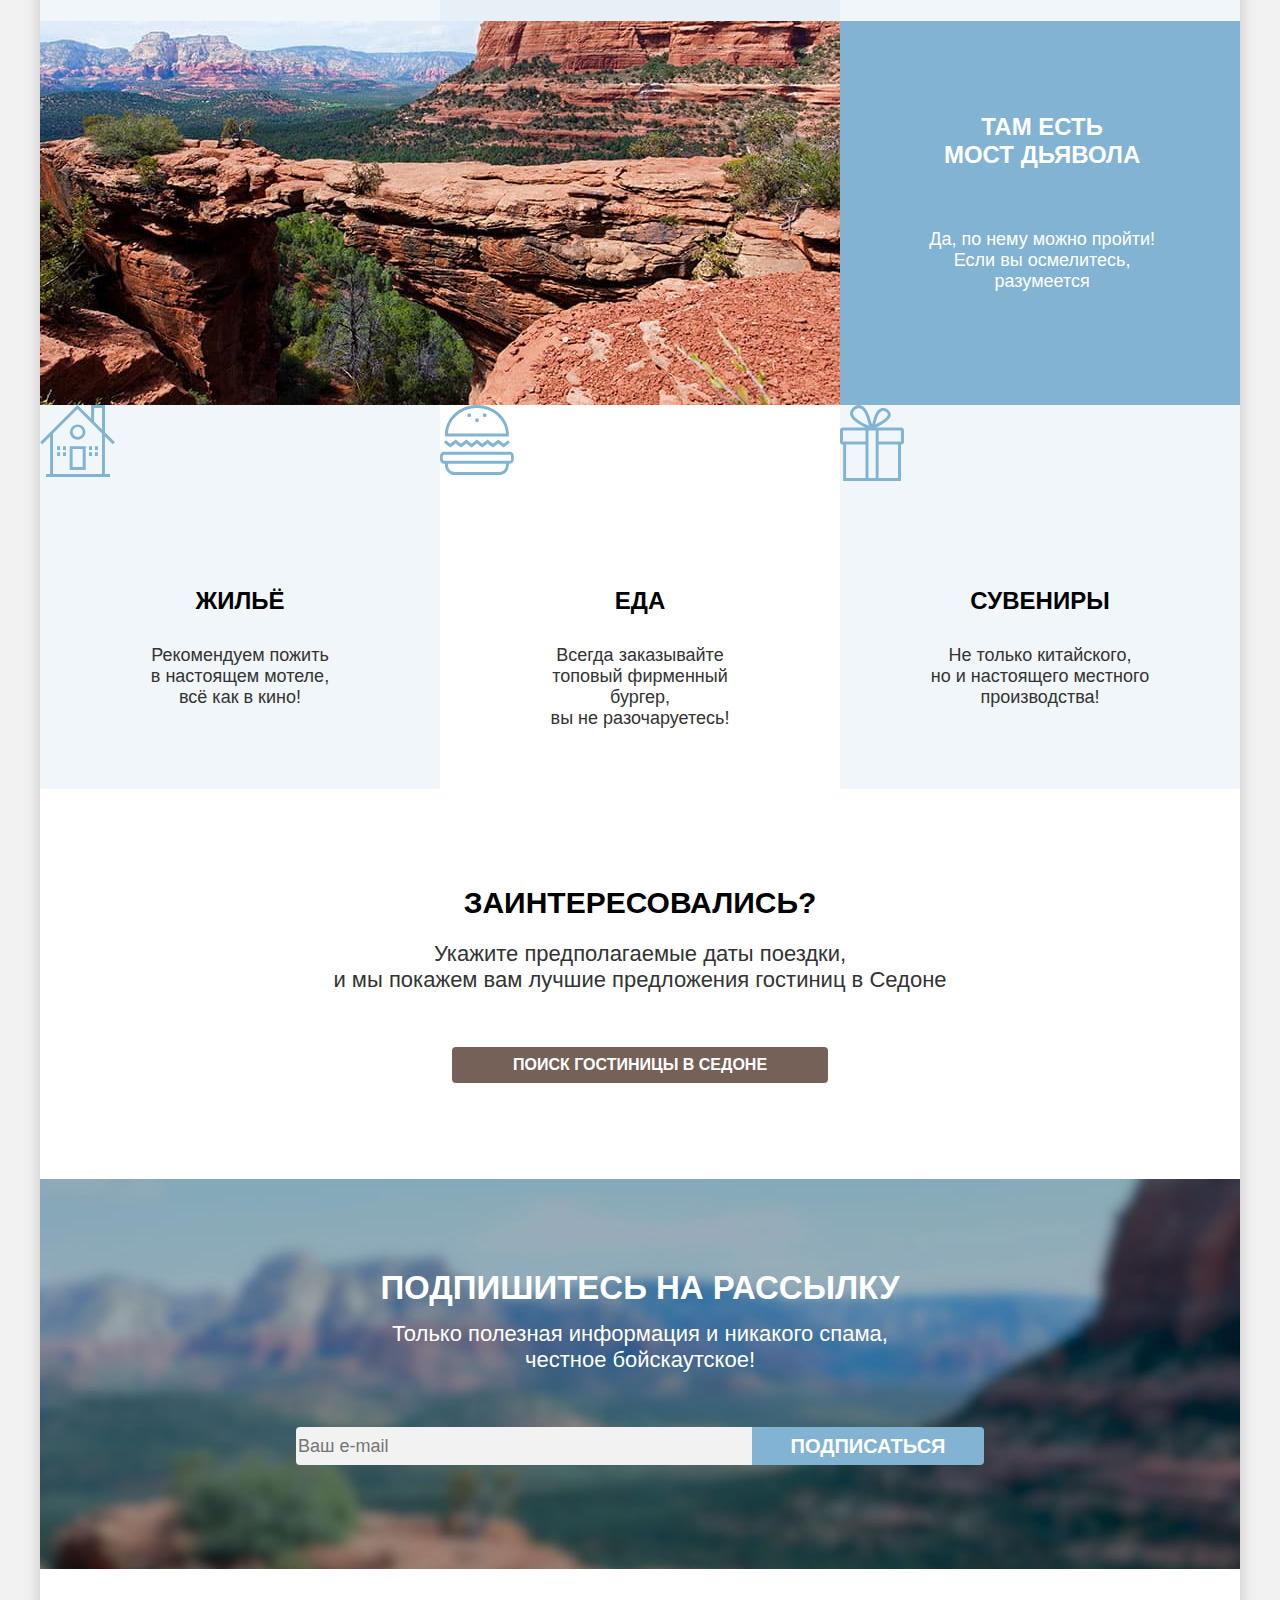
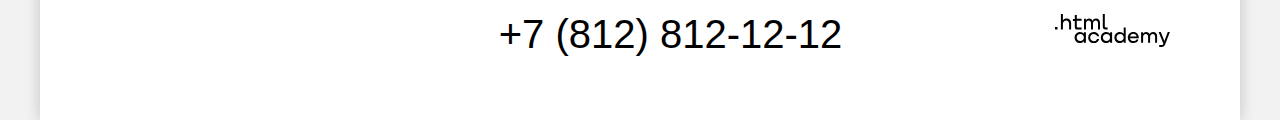
==== commit 19e39302: "Merge pull request #5 from nataliavioletta/master" ====
--- a/index.html
+++ b/index.html
@@ -10,8 +10,8 @@
     <div class="body-wrapper">
     <header class="page-header">
       <nav class="navigation">
-        <a href="#">
-        <img class="navigation-logo" alt="Логотип Седоны" src="images/logo_small.svg" width="139" height="70">
+        <a class="navigation-logo" href="#">
+        <img alt="Логотип Седоны" src="images/logo_small.svg" width="139" height="70">
         </a>
         <ul class="navigation-list">
           <li class="navigation-item">
@@ -41,6 +41,9 @@
             <a class="navigation-user-link button header-button" href="catalog.html">Хочу сюда!</a>
           </li>
         </ul>
+
+
+
       </nav>
     </header>
 
@@ -59,41 +62,44 @@
             <li class="advantages-item advantages-item-dark">
               <article>
               <h3 class="advantages-item-title advantages-item-title-dark">Настоящий<br> городок</h3>
-              <p class="advantages-item-description">Седона — не аттракцион для<br> туристов, там течёт своя<br> жизнь</p>
-              <img class="advantages-image" alt="Красивый дом с флагами" src="images/city-pretty-house.jpg" width="800" height="384"> -->
+              <p class="advantages-item-description">Седона — не аттракцион для туристов, там течёт своя жизнь</p>
               </article>
+              <img class="advantages-image" alt="Красивый дом с флагами" src="images/city-pretty-house.jpg" width="800" height="384">
+
             </li>
 
             <li class="advantages-item">
-              <article>
+
               <h3 class="advantages-item-title">Небольшая<br>
                 площадь</h3>
               <p class="advantages-item-description">Все достопримечательности<br> находятся очень близко</p>
-              </article>
+
             </li>
 
             <li class="advantages-item advantages-item-medium">
-              <article>
+
               <h3 class="advantages-item-title">Красивая<br>
                 дорога</h3>
               <p class="advantages-item-description">Ехать в Седону из Лас-Вегаса<br> совсем не скучно!</p>
-              </article>
+
             </li>
 
             <li class="advantages-item">
-              <article>
+
               <h3 class="advantages-item-title">Мало<br>
                 туристов</h3>
               <p class="advantages-item-description">Большинство едет в Гранд<br> Каньон и толпится там</p>
-              </article>
+
             </li>
 
             <li class="advantages-item advantages-item-dark">
+              <img class="advantages-image" alt="Каменный мост в ущелье" src="images/city-bridge.jpg" width="800" height="384">
               <article>
+
               <h3 class="advantages-item-title advantages-item-title-dark">Там есть<br>
                 мост дьявола</h3>
               <p class="advantages-item-description">Да, по нему можно пройти!<br> Если вы осмелитесь,<br> разумеется</p>
-              <img class="advantages-image" alt="Каменный мост в ущелье" src="images/city-bridge.jpg" width="800" height="384">
+
               </article>
             </li>
           </ul>
@@ -101,7 +107,6 @@
           <ul class="advantages-special-list">
             <li class="advantages-special-item">
               <article>
-              <!-- <img class="advantages-special-image" src="" alt="Настоящее жилье"> -->
               <h3 class="advantages-special-title">Жильё</h3>
               <p class="advantages-special-description">Рекомендуем пожить<br> в настоящем мотеле,<br>
                 всё как в кино!</p>
@@ -110,7 +115,6 @@
 
             <li class="advantages-special-item advantages-special-burger">
               <article>
-              <!-- <img class="advantages-special-image" src="" alt="Фирменный бургер"> -->
               <h3 class="advantages-special-title">Еда</h3>
               <p class="advantages-special-description">Всегда заказывайте<br>
                 топовый фирменный бургер,<br> вы не разочаруетесь!</p>
@@ -119,7 +123,6 @@
 
             <li class="advantages-special-item advantages-special-souvenir">
               <article>
-              <!-- <img class="advantages-special-image" src="" alt="Сувенир подарок"> -->
               <h3 class="advantages-special-title">Сувениры</h3>
               <p class="advantages-special-description">Не только китайского,<br>
                 но и настоящего местного<br> производства!</p>
@@ -130,7 +133,7 @@
 
       <section class="search">
         <h2 class="visually-hidden">Поиск гостиницы</h2>
-        <h3 class="search-title">Заинтересовались?</h3>
+        <p class="search-title">Заинтересовались?</h3>
         <p class="search-text">Укажите предполагаемые даты поездки,<br> и мы покажем вам лучшие предложения гостиниц в Седоне</p>
         <button class="search-button button" type="button">ПОИСК ГОСТИНИЦЫ В седоне</button>
       </section>
--- a/styles/styles.css
+++ b/styles/styles.css
@@ -2,7 +2,7 @@
   font-family: "PT Sans";
   font-weight: 400;
   font-style: normal;
-  src: url("../fonts/ptsans-400.woff2") format("woff2"),
+  src: url("../fonts/ptsans-400.woff2") format("woff2");
   font-display: swap;
 }
 
@@ -10,8 +10,9 @@
   font-family: "PT Sans";
   font-weight: 700;
   font-style: normal;
-  src: url("../fonts/ptsans-700.woff2") format("woff2"),
+  src: url("../fonts/ptsans-700.woff2") format("woff2");
   font-display: swap;
+
 }
 
 html {
@@ -29,15 +30,27 @@
   background-color:#F2F2F2;
   color: #333333;
   margin: 0;
-
-
-}
+}
+
+.visually-hidden {
+  position: absolute;
+  width: 1px;
+  height: 1px;
+  margin: -1px;
+  padding: 0;
+  border: 0;
+  clip: rect(0 0 0 0);
+  overflow:hidden;
+ }
 
 .body-wrapper {
   background-color: #FFFFFF;
   margin: 0 auto;
   width: 1200px;
-  box-shadow: 0px 0px 15px rgba(0, 0, 0, 0.2);
+  box-shadow: 0 0 15px rgba(0, 0, 0, 0.2);
+  display: flex;
+  flex-direction: column;
+  flex-grow: 1;
 
 }
 
@@ -45,9 +58,6 @@
   flex-grow: 1;
 }
 
-.visually-hidden {
-  margin: 0;
-}
 
 .page-header {
   background-color: #FFFFFF;
@@ -57,25 +67,38 @@
 
 .navigation {
   display: flex;
-  margin-left: 70px;
-  margin-right: 70px;
+  flex-wrap: wrap;
+  padding-left: 70px;
+  padding-right: 70px;
+}
+
+.navigation-logo{
+  margin-right: 44px;
+  z-index: 0;
 }
 
 .navigation-list {
   display: flex;
-  list-style-type: none;
+  flex-wrap: wrap;
+  list-style-type: none;
+  margin: 0;
+  padding: 0;
+
 }
 
 .navigation-item {
-  margin-right: 32px;
+  padding: 20px 32px 20px 0;
 }
 
 .navigation-user {
   display: flex;
+  flex-wrap: wrap;
   margin-left: auto;
+
 }
 
 .navigation-link {
+  display: block;
   font-weight: 700;
   color:#000000;
   font-size: 20px;
@@ -85,6 +108,13 @@
 
 }
 
+.navigation-user-item {
+  min-width: 44px;
+  min-height: 64px;
+  margin-top: 14px;
+}
+
+
 .button {
   font-weight: 700;
   font-size: 16px;
@@ -100,10 +130,10 @@
 }
 
 .header-button {
-  padding: 8px 34px;
-  width: 160px;
-  height: 36px;
-
+  padding-top: 8px;
+  padding-bottom: 8px;
+  padding-right: 34px;
+  padding-left: 34px;
 }
 
 .main-index {
@@ -124,6 +154,7 @@
 .logo {
   display: block;
   margin: 0 auto;
+  padding-top: 51px;
 }
 
 .advantages,
@@ -137,31 +168,58 @@
   font-weight: 700;
   font-size: 30px;
   line-height: 36px;
-  color: #000000;
-  margin-top: 69px;
+  text-transform: uppercase;
+  color: #000000;
+  padding-top: 69px;
+  margin: 0;
 }
 
 .advantages-description {
+  padding-top: 25px;
   margin-bottom: 90px;
 }
 
 .advantages-list {
-  display: flex;
-  flex-wrap: wrap;
+  display: grid;
+  grid-template-columns: 400px 400px 400px;
   list-style-type: none;
   margin: 0;
   padding: 0;
 }
+
+
 
 .advantages-item {
   background-color: #83B3D31F;
   min-height: 384px;
-  width: 400px;
+  text-align: center;
+
+}
+
+.advantages-item-description {
+  padding-top: 30px;
+  padding-left: 85px;
+  padding-right: 85px;
+  margin: 0;
+  font-size: 18px;
+  line-height: 21px;
+  text-align: center;
+}
+
+.advantages-image {
+  display: block;
+  margin: 0;
 }
 
 .advantages-item-dark {
   background-color:  #82B3D3;
   color: #FFFFFF;
+  width: 1200px;
+  grid-column: 1/-1;
+  justify-self: flex-start;
+  display: flex;
+  justify-content: space-between;
+
 }
 
 
@@ -175,15 +233,24 @@
   line-height: 28px;
   text-transform: uppercase;
   color: #000000;
-
+  margin: 0;
+
+}
+
+.advantages-item-title {
+  padding-top: 103px;
 }
 
 .advantages-item-title-dark {
-  color: #FFFFFF
+  color: #FFFFFF;
+  padding-top: 92px;
+  padding-bottom: 30px;
+  margin: 0;
 }
 
 .advantages-special-list {
   display: flex;
+  flex-wrap: wrap;
   justify-content: space-between;
   list-style-type: none;
   margin: 0;
@@ -210,13 +277,22 @@
   background-repeat: no-repeat;
 }
 
+.advantages-special-title {
+  padding-top: 182px;
+  padding-left: 85px;
+  padding-right: 85px;
+  margin: 0;
+
+}
+
 .advantages-special-description {
   font-size: 18px;
   line-height: 21px;
-}
-
-.search {
-  min-height: 406px;
+  padding-top: 30px;
+  padding-left: 85px;
+  padding-right: 85px;
+  margin: 0;
+  text-align: center;
 }
 
 .search-title {
@@ -239,12 +315,12 @@
 .search-button {
   width: 376px;
   padding: 8px 50px;
+  margin-bottom: 96px;
 }
 
 .subscribe {
   background-image: url('../images/background_subscribe.jpg');
   background-size: 100%;
-  min-height: 415px;
   background-color: #82B3D3;
   color: #FFFFFF;
 }
@@ -255,25 +331,29 @@
   font-size: 20px;
   line-height: 36px;
   width: 232px;
+  border-radius: 0 4px 4px 0;
+
 
 }
 
 .subscribe-title {
   margin-top: 0;
-  margin-bottom: 0;
+  margin-bottom: 20px;
   padding-top: 96px;
-  padding-bottom: 20px;
+  text-transform: uppercase;
+
 
 }
 
 .subscribe-text {
-  margin: 0;
-  padding-bottom: 54px;
+  margin-top: 0;
+  margin-bottom: 54px;
 }
 
 .subscribe-form {
   display: flex;
   justify-content: center;
+  padding-bottom: 104px;
 }
 
 .subscribe-field {
@@ -284,19 +364,35 @@
   background: #F2F2F2;
   border-radius: 4px 0 0 4px;
   border: transparent;
+  width: 452px;
 }
 
 .page-footer {
   display: flex;
   justify-content: space-between;
-  min-height: 120px;
-  padding-top: 45px;
-  padding-bottom: 35px;
-}
-
-.footer-social {
-  margin-left: 82px;
-}
+  min-height: 40px;
+  padding: 45px 70px 35px 82px;
+}
+
+.footer-social-list {
+  display: flex;
+  flex-wrap: wrap;
+  list-style-type: none;
+
+}
+
+.footer-social-item {
+  width: 24px;
+  height: 17px;
+  margin-right: 26px;
+  margin-bottom: 10px;
+
+}
+
+.footer-social-item:nth-child(3n) {
+  margin-right: 0;
+}
+
 
 .footer-phone-number {
   font-size: 40px;
@@ -305,11 +401,6 @@
   text-transform: uppercase;
   color:#000000;
   text-decoration: none;
-
-}
-
-.footer-copyright {
-  margin-right: 39px;
 
 }
 
@@ -328,36 +419,48 @@
   font-weight: 700;
   font-size: 60px;
   line-height: 78px;
-  margin: 0 auto 0 70px;
+  padding-top: 35px;
+  padding-left: 70px;
+  margin: 0;
 
 
 }
 
 .breadcrumbs {
-  list-style-type: none;
-  margin-top: 8px;
-  margin-bottom: 40px;
+  display: flex;
+  flex-wrap: wrap;
+  list-style-type: none;
+  padding-top: 8px;
+  padding-left: 70px;
+  margin: 0 0 40px 0;
+
 }
 
 .breadcrumbs-link {
   color: inherit;
   text-decoration: none;
+  margin-right: 11px;
 }
 
 .search-filter {
   display: flex;
+  height: 157px;
+  padding-bottom: 70px;
 }
 
 .search-filter-group {
   border: none;
-  margin-left: 70px;
-  margin-right: 0;
-  padding: 0;
+  padding-left: 70px;
+  padding-right: 0;
+  padding-top:0;
+  padding-bottom: 0;
+  margin: 0;
 }
 
 .search-filter-group-price {
-  margin-left: 140px;
-  width: 287px;
+  display: flex;
+  padding-left: 140px;
+
 }
 
 .search-filter-list {
@@ -365,6 +468,7 @@
   padding: 32px 0;
   margin-top: 0;
 }
+
 
 .search-group-title {
   font-weight: 700;
@@ -384,6 +488,8 @@
   font-family: inherit;
   line-height: 24px;
   color: #000000;
+  width: 143px;
+  height: 48px;
 }
 
 .search-filter-buttons {
@@ -391,8 +497,7 @@
   flex-direction: column;
 }
 
-.button-submit,
-.hotel-card-button-favourite {
+.button-submit {
   background-color: #82B3D3;
   font-weight: 700;
   font-size: 16px;
@@ -403,6 +508,8 @@
   border-radius: 4px;
   border: none;
 }
+
+
 .button-submit {
   padding: 8px 50px;
   margin-bottom: 40px;
@@ -415,8 +522,7 @@
 
 .search-results-container {
   display: flex;
-  margin-right: 70px;
-  margin-left: 70px;
+  padding: 50px 70px 40px 70px;
   justify-content: space-between;
 }
 
@@ -426,6 +532,7 @@
   line-height: 36px;
   text-transform: uppercase;
   color: #000000;
+  margin: 0;
 }
 
 .select-control {
@@ -437,6 +544,15 @@
 
 .sorting-buttons-list {
   list-style-type: none;
+  margin: 0;
+  display: flex;
+  flex-wrap: wrap;
+}
+
+.sorting-buttons-item {
+  width: 48px;
+  height: 48px;
+
 }
 
 .button-light {
@@ -451,17 +567,21 @@
 
 .hotels-list {
   list-style-type: none;
-  display: flex;
-  flex-wrap: wrap;
-  padding: 0;
-}
+  display: grid;
+  grid-template-columns: repeat(3, 340px);
+  padding-left: 70px;
+  padding-right: 70px;
+  padding-bottom: 40px;
+  margin: 0;
+  gap: 20px;
+}
+
 
 .hotel-card {
-  padding: 20px;
+  padding: 19px;
   border: 1px solid #E6E6E6;
   border-radius: 4px;
-  margin-bottom: 20px;
-}
+  }
 
 .hotel-card-title {
   font-weight: 700;
@@ -473,45 +593,76 @@
 
 .hotel-card-link {
   text-decoration: none;
+}
+
+.hotel-card-inner {
+  display: grid;
+  grid-template-columns: 140px 140px;
+  row-gap: 16px;
+  column-gap: 20px;
+
 }
 
 .hotel-card-type,
 .hotel-card-price {
   font-size: 18px;
   line-height: 21px;
+  margin: 0;
 }
 
 .hotel-card-button {
   padding: 8px 26px;
+
 }
 
 .hotel-card-button-favourite {
-  padding: 8px 20px;
-}
+  background-color: #82B3D3;
+  font-weight: 700;
+  font-size: 16px;
+  line-height: 20px;
+  text-align: center;
+  text-transform: uppercase;
+  color: #FFFFFF;
+  border-radius: 4px;
+  border: none;
+  min-width: 140px;
+
+}
+
 
 .favourite {
-background-color: #7DB54F;
+  background-color: #7DB54F;
   padding: 8px 18px;
 
 }
 
+.stars {
+  margin: 0;
+}
+
 .hotel-card-rating {
+  display: block;
   background-color: #F2F2F2;
   font-size: 16px;
   line-height: 20px;
   text-align: center;
   text-transform: uppercase;
-  padding: 9px 22px;
+  padding-top: 8px;
+  padding-bottom: 8px;
+   width: 140px;
+  border-radius: 4px;
+
 }
 
 .pagination {
   display:flex;
-  margin-left: 70px;
-  margin-top: 0;
-  margin-bottom: 60px;
-  padding: 0;
-  list-style-type: none;
-}
+  flex-wrap: wrap;
+  margin: 0;
+  padding: 40px 70px 60px 70px;
+  border-top:1px solid #E6E6E6;
+  list-style-type: none;
+}
+
 
 .pagination-item {
   background: #82B3D3;
@@ -521,6 +672,7 @@
   width: 60px;
   height: 60px;
   display: flex;
+  flex-wrap: wrap;
   justify-content: center;
   align-items: center;
 }
@@ -552,12 +704,13 @@
 
 .subscribe-inner {
   text-align: center;
-  min-height: 415px;
+
 
 }
 .subscribe-form-inner {
-display: flex;
-justify-content: center;
+  display: flex;
+  justify-content: center;
+  margin-bottom: 104px;
 }
 
 .subscribe-title-inner {
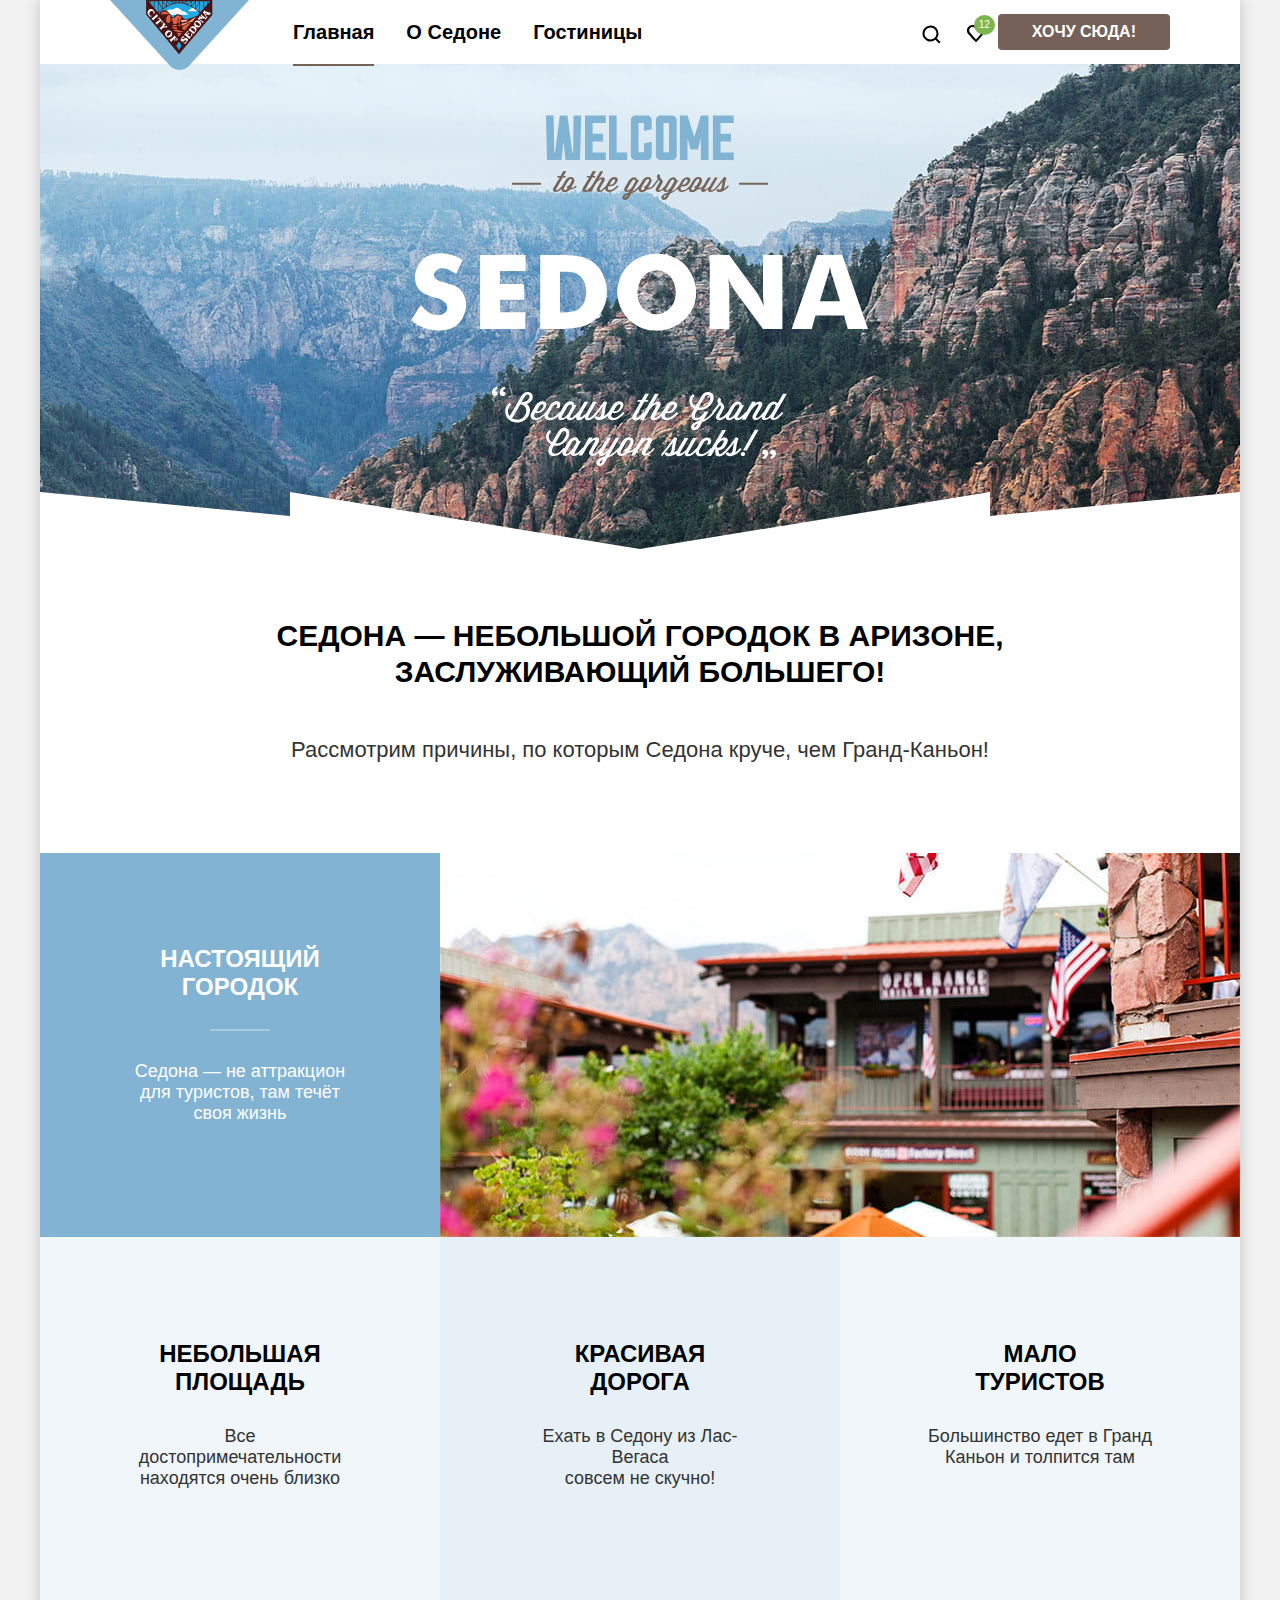
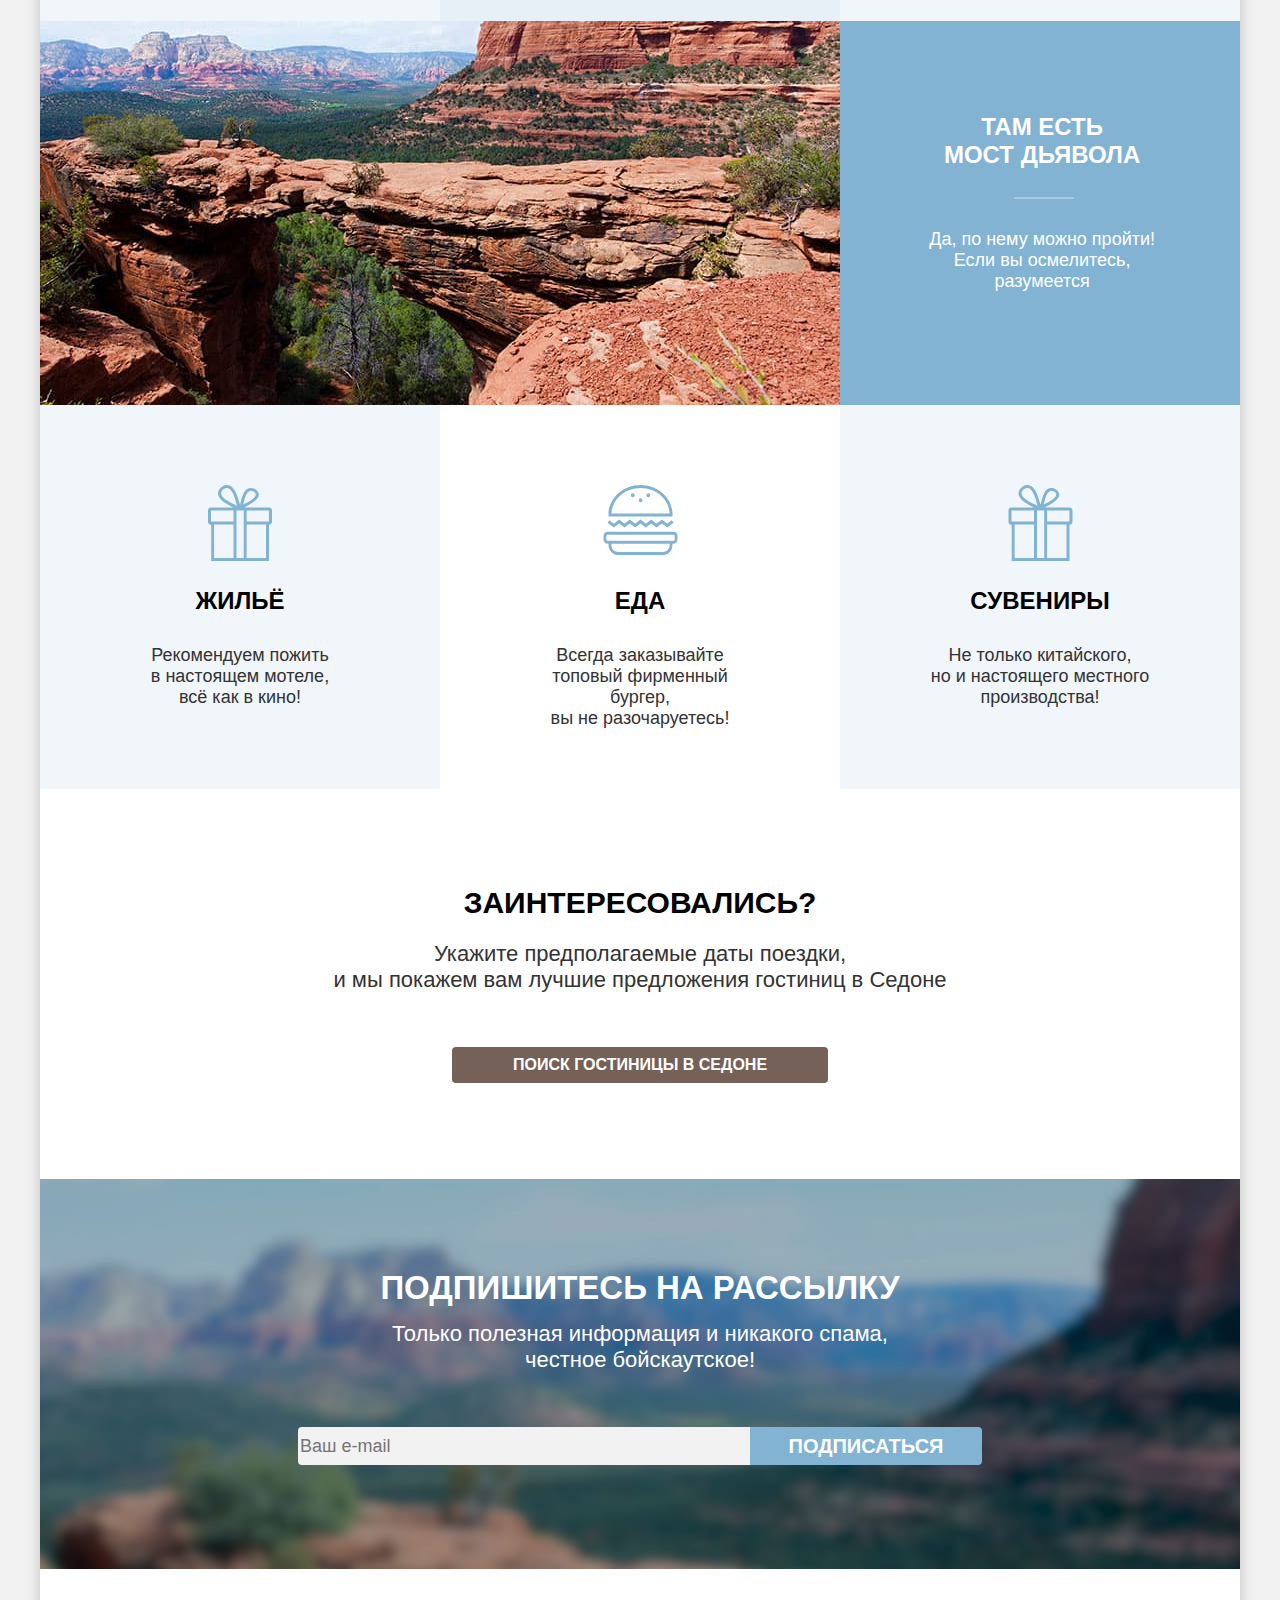
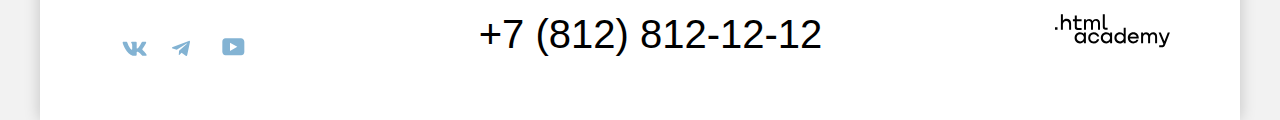
==== commit 417222be: "Оформляет декоративные состояния  и состояния элементов" ====
--- a/index.html
+++ b/index.html
@@ -25,16 +25,16 @@
           </li>
         </ul>
         <ul class="navigation-list navigation-user">
-          <li class="navigation-user-item">
-            <a class="navigation-user-link" href="#">
+          <li class="navigation-user-item navigation-user-search">
+            <a class="navigation-user-link " href="#">
               <span class="visually-hidden">Поиск
               </span>
               </a>
           </li>
-          <li class="navigation-user-item">
-            <a class="navigation-user-link" href="#">
+          <li class="navigation-user-item navigation-user-favourite">
+            <a class="navigation-user-link " href="#">
               <span class="visually-hidden">Избранное</span>
-              <span>12</span>
+              <span class="likes-number">12</span>
               </a>
           </li>
           <li class="navigation-user-item">
@@ -155,17 +155,20 @@
         <h2 class="visually-hidden">Соцсети</h2>
         <ul class="footer-social-list">
           <li class="footer-social-item">
-            <a class="footer-social-link" href="#">
+            <a class="footer-social-link footer-social-vk" href="https://vk.com/htmlacademy">
+              <svg class="footer-social-logo" width="25" height="15" viewBox="0 0 25 15" aria-hidden="true" focusable="false" fill="none" xmlns="http://www.w3.org/2000/svg"><path fill-rule="evenodd" clip-rule="evenodd" d="M24.12 1.8c.16-.54 0-.94-.8-.94H20.7c-.67 0-.98.34-1.15.73 0 0-1.33 3.2-3.22 5.27-.61.6-.9.8-1.23.8-.16 0-.41-.2-.41-.75v-5.1c0-.66-.19-.95-.74-.95H9.82c-.42 0-.67.3-.67.59 0 .62.95.76 1.04 2.51v3.8c0 .83-.15.98-.48.98-.9 0-3.06-3.2-4.34-6.88-.25-.72-.5-1-1.18-1H1.57c-.75 0-.9.34-.9.73 0 .68.89 4.07 4.14 8.55 2.17 3.06 5.23 4.72 8 4.72 1.68 0 1.88-.37 1.88-1v-2.32c0-.74.16-.88.7-.88.38 0 1.05.19 2.6 1.66 1.79 1.75 2.08 2.54 3.08 2.54h2.63c.75 0 1.12-.37.9-1.1-.23-.72-1.08-1.77-2.2-3.02-.62-.71-1.54-1.48-1.82-1.86-.39-.5-.28-.71 0-1.15 0 0 3.2-4.42 3.54-5.93Z"/></svg>
               <span class="visually-hidden">Вконтакте</span>
             </a>
           </li>
           <li class="footer-social-item">
-            <a class="footer-social-link" href="#">
+            <a class="footer-social-link footer-social-tg" href="https://t.me/htmlacademy">
+              <svg class="footer-social-logo" width="18" height="16" viewBox="0 0 18 16" aria-hidden="true" focusable="false" fill="none" xmlns="http://www.w3.org/2000/svg"><path d="M16.79.96.84 7.1c-1.09.44-1.08 1.05-.2 1.32l4.1 1.28 9.47-5.98c.44-.27.85-.13.52.17l-7.68 6.93-.28 4.22c.41 0 .6-.2.83-.41l1.99-1.94 4.13 3.06c.77.42 1.31.2 1.5-.71l2.72-12.8c.28-1.1-.43-1.61-1.16-1.28Z"/></svg>
               <span class="visually-hidden">Телеграм</span>
             </a>
           </li>
           <li class="footer-social-item">
-            <a class="footer-social-link" href="#">
+            <a class="footer-social-link footer-social-youtube" href="https://www.youtube.com/user/htmlacademyru">
+              <svg class="footer-social-logo" width="23" height="18" viewBox="0 0 23 18" aria-hidden="true" focusable="false" fill="none" xmlns="http://www.w3.org/2000/svg"><path d="M18.94.36H3.51C1.65.36.33 1.95.33 3.76v10.09c0 1.91 1.32 3.5 3.18 3.5h15.65c1.64 0 3.17-1.59 3.17-3.4V3.76c-.22-1.8-1.53-3.4-3.39-3.4ZM7.99 12.89V4.82l7.34 4.04-7.34 4.03Z"/></svg>
               <span class="visually-hidden">Ютуб</span>
             </a>
           </li>
@@ -180,7 +183,7 @@
     <section class="footer-copyright">
         <h2 class="visually-hidden">Копирайт</h2>
         <a class="footer-link" href="https://htmlacademy.ru">
-        <img class="footer-contacts-logo" src="images/htmlacademy.svg" alt="Сайт HTMLacademy">
+          <svg class="footer-contacts-logo" width="115" height="34" viewBox="0 0 115 34" fill="none" xmlns="http://www.w3.org/2000/svg"><path d="M0 13.26v2.6h2.5v-2.6H0ZM11.6 4.86c-1.6 0-2.8.7-3.6 1.7h-.1V.36h-2v15.5h2v-5.3c0-2.1 1.3-3.6 3.3-3.6 1.8 0 2.9 1.4 2.9 3.2v5.7h2v-6.1c.1-3-1.8-4.9-4.5-4.9ZM26.6 5.16h-4.8v-3.7h-2v3.8h-1.9v2h1.9v6c0 1.7 1 2.7 2.7 2.7h4.1v-2h-3.7c-.7 0-1.1-.4-1.1-1.1v-5.7h4.8v-2ZM41.1 4.96c-1.6 0-2.9.8-3.5 2.1h-.1c-.6-1.2-1.8-2.1-3.4-2.1-1.4 0-2.5.8-3.1 1.8h-.1v-1.6H29v10.6h2v-5.4c0-2 1-3.5 2.6-3.5 1.5 0 2.4 1 2.4 2.6v6.3h2v-5.6c0-2.4 1.4-3.3 2.6-3.3 1.5 0 2.4 1 2.4 2.6v6.3h2v-6.5c.1-2.5-1.4-4.3-3.9-4.3ZM47.8 13.06c0 1.7 1 2.7 2.8 2.7h2v-2h-1.7c-.7 0-1.1-.4-1.1-1.1V.36h-2v12.7ZM28.9 20.06c-.9-1.1-2.2-1.8-3.9-1.8-3.1 0-5.4 2.3-5.4 5.6s2.3 5.6 5.4 5.6c1.8 0 3-.8 3.8-1.9h.1v1.6h2v-10.6h-2v1.5Zm-3.6 7.4c-2.2 0-3.6-1.6-3.6-3.6s1.4-3.6 3.6-3.6 3.6 1.6 3.6 3.6c0 1.9-1.4 3.6-3.6 3.6ZM44.2 22.36c-.5-2.4-2.6-4.1-5.4-4.1a5.4 5.4 0 0 0-5.6 5.6c0 3.1 2.2 5.6 5.6 5.6 2.8 0 4.9-1.8 5.4-4.2h-2.1a3.4 3.4 0 0 1-3.3 2.3c-2.2 0-3.6-1.6-3.6-3.6s1.4-3.6 3.6-3.6c1.6 0 2.8 1 3.3 2.2h2.1v-.2ZM55.1 20.06c-.9-1.1-2.2-1.8-3.9-1.8-3.1 0-5.4 2.3-5.4 5.6s2.3 5.6 5.4 5.6c1.8 0 3-.8 3.8-1.9h.1v1.6h2v-10.6h-2v1.5Zm-3.6 7.4c-2.2 0-3.6-1.6-3.6-3.6s1.4-3.6 3.6-3.6 3.6 1.6 3.6 3.6c0 1.9-1.5 3.6-3.6 3.6ZM68.7 20.16c-.9-1.1-2.2-1.9-3.9-1.9-3.1 0-5.4 2.3-5.4 5.6s2.2 5.6 5.4 5.6c1.7 0 3-.8 3.8-1.8h.1v1.5h2v-15.4h-2v6.4Zm-3.6 7.3c-2.2 0-3.6-1.6-3.6-3.6s1.4-3.6 3.6-3.6 3.6 1.6 3.6 3.6c-.1 2-1.5 3.6-3.6 3.6ZM78.3 18.26c-3.3 0-5.5 2.5-5.5 5.6 0 3 2.1 5.6 5.5 5.6 2.5 0 4.5-1.3 5.2-3.6h-2.1c-.5 1-1.6 1.6-3 1.6-1.9 0-3.3-1.3-3.4-2.9h8.8c.2-3.6-2-6.3-5.5-6.3Zm0 1.9c1.7 0 3 1 3.3 2.6h-6.5c.3-1.5 1.5-2.6 3.2-2.6ZM98.2 18.26c-1.6 0-2.9.8-3.6 2h-.1c-.6-1.2-1.8-2-3.4-2-1.4 0-2.5.7-3.1 1.8v-1.5h-1.9v10.6h2v-5.4c0-2 1-3.4 2.6-3.5 1.5 0 2.4 1 2.4 2.6v6.3h2v-5.6c0-2.4 1.4-3.3 2.6-3.3 1.5 0 2.4 1 2.4 2.6v6.3h2v-6.5c.1-2.6-1.4-4.4-3.9-4.4ZM109.4 27.36l-3.6-8.9h-2.2l4.8 11.6c-.3.9-.7 1.2-1.7 1.2h-2.5v2h2.5c1.8 0 2.8-.8 3.5-2.6l4.7-12.2h-2.1l-3.4 8.9Z"/></svg>
         </a>
       </section>
     </footer>
--- a/styles/styles.css
+++ b/styles/styles.css
@@ -99,23 +99,72 @@
 
 .navigation-link {
   display: block;
+  position: relative;
   font-weight: 700;
   color:#000000;
   font-size: 20px;
   line-height: 24px;
   background-color: #FFFFFF;
   text-decoration: none;
-
-}
+}
+
+.navigation-link-current {
+  border-bottom: 2px solid #756257;
+  padding-bottom: 20px;
+}
+
 
 .navigation-user-item {
   min-width: 44px;
   min-height: 64px;
   margin-top: 14px;
-}
-
+
+}
+
+.navigation-user-search {
+
+  background-image: url('../images/search_icon.svg');
+  background-repeat: no-repeat;
+  background-position-x: center;
+  background-position-y: 20%;
+}
+
+.navigation-user-favourite {
+
+  background-image: url('../images/likes-icon.svg');
+  background-repeat: no-repeat;
+  background-position-x: center;
+  background-position-y: 20%;
+
+}
+
+
+
+.navigation-icon {
+  position: absolute;
+  top: 0;
+  right: 0;
+  bottom: 0;
+  left: 0;
+  margin: auto;
+}
+
+.likes-number {
+  position: absolute;
+  transform: translate(20px, 1px);
+  padding: 5px;
+  border-radius: 50%;
+  border: 0;
+  font-size: 10px;
+  font-weight: 400;
+  line-height: 10px;
+  color: #FFFFFF;
+  background-color: #7DB54F;
+  z-index: 1;
+}
 
 .button {
+  display: inline-block;
   font-weight: 700;
   font-size: 16px;
   line-height: 20px;
@@ -126,8 +175,28 @@
   border-radius: 4px;
   border: none;
   text-decoration: none;
-
-}
+  cursor: pointer;
+}
+
+.button:hover,
+.button:focus {
+  background-color: #615048;
+}
+
+.button:active {
+  background-color: #756157;
+  color: #ffffff4d
+}
+
+.button:disabled,
+.subscribe-button:disables,
+.favourite:disabled,
+.button-submit:disabled,
+ {
+  background-color: #E5E5E5;
+}
+
+
 
 .header-button {
   padding-top: 8px;
@@ -181,7 +250,7 @@
 
 .advantages-list {
   display: grid;
-  grid-template-columns: 400px 400px 400px;
+  grid-template-columns: repeat(3, 400px);
   list-style-type: none;
   margin: 0;
   padding: 0;
@@ -214,7 +283,7 @@
 .advantages-item-dark {
   background-color:  #82B3D3;
   color: #FFFFFF;
-  width: 1200px;
+  width: 100%;
   grid-column: 1/-1;
   justify-self: flex-start;
   display: flex;
@@ -239,6 +308,7 @@
 
 .advantages-item-title {
   padding-top: 103px;
+
 }
 
 .advantages-item-title-dark {
@@ -246,6 +316,18 @@
   padding-top: 92px;
   padding-bottom: 30px;
   margin: 0;
+  position: relative;
+}
+
+.advantages-item-title-dark::after {
+  position: absolute;
+  bottom: -30px;
+  left: 170px;
+  width: 60px;
+  height: 2px;
+  margin-bottom: 30px;
+  background-color: #ffffff4d;
+  content: "";
 }
 
 .advantages-special-list {
@@ -262,6 +344,8 @@
   background-color: #83b3d31f;
   background-image: url('../images/house_icon.svg');
   background-repeat: no-repeat;
+  background-position-x: center;
+  background-position-y: 80px;
   width: 400px;
   min-height: 384px;
 }
@@ -278,12 +362,14 @@
 }
 
 .advantages-special-title {
+
   padding-top: 182px;
   padding-left: 85px;
   padding-right: 85px;
   margin: 0;
 
 }
+
 
 .advantages-special-description {
   font-size: 18px;
@@ -320,7 +406,9 @@
 
 .subscribe {
   background-image: url('../images/background_subscribe.jpg');
-  background-size: 100%;
+  background-size: cover;
+  background-repeat: no-repeat;
+  background-position: center;
   background-color: #82B3D3;
   color: #FFFFFF;
 }
@@ -332,9 +420,25 @@
   line-height: 36px;
   width: 232px;
   border-radius: 0 4px 4px 0;
-
-
-}
+}
+
+.subscribe-button:hover,
+.subscribe-button:focus,
+.hotel-card-button-favourite:hover,
+.hotel-card-button-favourite:focus,
+.button-submit:hover,
+.button-submit:focus {
+  background-color: #68A2CA;
+
+}
+
+.subscribe-button:active,
+.hotel-card-button-favourite:active,
+.button-submit:active {
+  background-color: #82B3D3;
+  color:#ffffff4d;
+}
+
 
 .subscribe-title {
   margin-top: 0;
@@ -365,6 +469,7 @@
   border-radius: 4px 0 0 4px;
   border: transparent;
   width: 452px;
+  box-sizing: border-box;
 }
 
 .page-footer {
@@ -378,6 +483,7 @@
   display: flex;
   flex-wrap: wrap;
   list-style-type: none;
+  padding: 0;
 
 }
 
@@ -388,6 +494,23 @@
   margin-bottom: 10px;
 
 }
+
+.footer-social-logo {
+  fill: #83B3D3;
+}
+
+.footer-social-logo:hover {
+  fill:#68A2CA;
+}
+
+.footer-social-logo:focus {
+  fill:#68A2CA;
+}
+
+.footer-social-logo:active {
+  fill:#68a2ca4d;
+}
+
 
 .footer-social-item:nth-child(3n) {
   margin-right: 0;
@@ -404,13 +527,42 @@
 
 }
 
+.footer-phone-number:hover {
+  color: #756157;
+}
+
+.footer-phone-number:focus {
+  color: #756157;
+}
+
+.footer-phone-number:active {
+  color: #7561574d;
+}
+
+.footer-contacts-logo {
+  fill: #000000;
+}
+
+.footer-contacts-logo:hover {
+  fill:#756157;
+}
+
+.footer-contacts-logo:focus {
+  fill: #756157;
+}
+
+.footer-contacts-logo:active {
+  fill: #7561574d;
+}
+
 .hotels-sedona {
   background-image: url("../images/catalog/catalog-background\ 1.jpg");
-  background-size: 100%;
+  background-size:cover;
+  background-repeat: no-repeat;
+  background-position: center;
   background-color: #756157;
   color: #FFFFFF;
-  min-height: 412px;
-
+  padding-top: 35px;
 
 
 }
@@ -419,14 +571,13 @@
   font-weight: 700;
   font-size: 60px;
   line-height: 78px;
-  padding-top: 35px;
+  margin: 0;
   padding-left: 70px;
-  margin: 0;
-
 
 }
 
 .breadcrumbs {
+
   display: flex;
   flex-wrap: wrap;
   list-style-type: none;
@@ -442,10 +593,33 @@
   margin-right: 11px;
 }
 
+.breadcrumbs-item:first-child {
+  background-image: url('../images/breadcrumbs-home.svg');
+  background-repeat: no-repeat;
+
+}
+
+.breadcrumbs-item {
+  position: relative;
+  margin-right: 10px;
+}
+
+.breadcrumbs-item:not(:last-child)::after {
+  position: absolute;
+  bottom: 0;
+  left: 20px;
+  width: 20px;
+  height: 20px;
+  margin-right: 20px;
+  background-image: url('../images/breadcrumbs-arrow.svg');
+  background-repeat: no-repeat;
+  content: "";
+}
+
 .search-filter {
   display: flex;
-  height: 157px;
-  padding-bottom: 70px;
+  min-height: 160px;
+
 }
 
 .search-filter-group {
@@ -465,16 +639,22 @@
 
 .search-filter-list {
   list-style-type: none;
-  padding: 32px 0;
-  margin-top: 0;
-}
-
+  padding-bottom: 32px;
+  padding-left: 0;
+  margin: 0;
+}
+
+
+.search-filter-item {
+  margin-bottom: 16px;
+}
 
 .search-group-title {
   font-weight: 700;
   font-size: 20px;
   line-height: 24px;
   text-transform: capitalize;
+  margin-bottom: 32px;
 }
 
 .control {
@@ -482,14 +662,54 @@
   line-height: 23px;
 }
 
+.search-filter-number {
+  display: grid;
+  grid-template-columns: 106px 37px;
+  height: 48px;
+}
+
 .search-filter-input {
+  grid-row: 1/-1;
+  grid-column: 1/3;
   font-weight: 700;
   font-size: 18px;
   font-family: inherit;
   line-height: 24px;
-  color: #000000;
   width: 143px;
   height: 48px;
+  box-sizing: border-box;
+
+}
+
+.search-filter-input:hover,
+.subscribe-field:hover {
+  background-color: #E6E6E6;
+}
+
+.search-filter-input:focus,
+.subscribe-field:focus {
+  background-color: #E6E6E6;
+  border: 3px solid #83B3D3;
+  border-radius: 4px 0px 0px 4px;
+}
+
+.search-filter-input:active,
+.subscribe-field:active {
+  background-color: #F2F2F2;
+  border: 2px solid #000000;
+  border-radius: 4px 0px 0px 4px;
+}
+
+.search-filter-label {
+  grid-row: 1 / -1;
+  grid-column: 2/3;
+  color: #000000;
+  font-size: 18px;
+  line-height: 24px;
+  justify-self: start;
+  align-self: center;
+
+
 }
 
 .search-filter-buttons {
@@ -507,6 +727,7 @@
   color: #FFFFFF;
   border-radius: 4px;
   border: none;
+  margin-top: 56px;
 }
 
 
@@ -520,10 +741,33 @@
   background-color: transparent;
 }
 
+.button-reset:hover {
+  background-color: transparent;
+  color: #ffffff4d;
+}
+
+.button-reset:disabled {
+  background-color: transparent;
+  color: #ffffff1a;
+}
+
+.button-reset:focus{
+  background-color: transparent;
+  border: 3px solid #83B3D3;
+  border-radius: 4px;
+
+}
+
+.button-reset:active {
+  background-color: transparent;
+  color: #ffffff4d;
+}
+
 .search-results-container {
   display: flex;
   padding: 50px 70px 40px 70px;
   justify-content: space-between;
+  row-gap: 8px;
 }
 
 .search-results-number {
@@ -540,25 +784,68 @@
   line-height: 21px;
   font-family: inherit;
   height: 49px;
+  border: 2px solid #E5E5E5;
+  border-radius: 4px;
+}
+
+.select-control:hover,
+.select-control:focus {
+  border: 2px solid #68A2CA;
+}
+
+.select-control:active {
+  border: 2px solid #3F5E72;
+}
+
+.select-control:disabled {
+  border: 2px solid #0000004d;
+  color: #0000004d;
 }
 
 .sorting-buttons-list {
   list-style-type: none;
-  margin: 0;
   display: flex;
   flex-wrap: wrap;
-}
-
-.sorting-buttons-item {
-  width: 48px;
-  height: 48px;
-
-}
+  margin: 0;
+  display: flex;
+  flex-wrap: wrap;
+}
+
 
 .button-light {
   background-color: #FFFFFF;
   color:#000000;
-}
+  border: 2px solid #E5E5E5;
+  border-radius: 4px;
+  width: 48px;
+  height: 48px;
+  margin-right: 8px;
+}
+
+.button-light-current {
+  border: 2px solid #000000;
+  border-radius: 4px;
+}
+
+.button-light:hover,
+.button-light:active {
+  border: 2px solid #000000;
+  border-radius: 4px;
+  background-color: #FFFFFF;
+
+}
+.button-light:focus {
+border: 2px solid #68A2CA;
+border-radius: 4px;
+background-color: #FFFFFF;
+}
+
+
+/* .button-light:last-child {
+  margin-right: 0;
+}
+ */
+
 
 .hotels {
   margin-left: 70px;
@@ -633,12 +920,44 @@
 .favourite {
   background-color: #7DB54F;
   padding: 8px 18px;
-
-}
+}
+
+.favourite:hover,
+.favourite:focus {
+  background-color: #6C9E42;
+}
+
+.favourite:active{
+  background-color: #7DB54F;
+  color: #ffffff4d;
+}
+
 
 .stars {
   margin: 0;
 }
+
+.four-stars {
+  width:72px;
+  height: 17px;
+  background-image: url("../images/star.svg");
+  background-repeat: repeat;
+}
+
+.three-stars {
+  width:54px;
+  height: 17px;
+  background-image: url("../images/star.svg");
+  background-repeat: repeat;
+}
+
+.two-stars {
+  width:36px;
+  height: 17px;
+  background-image: url("../images/star.svg");
+  background-repeat: repeat;
+}
+
 
 .hotel-card-rating {
   display: block;
@@ -665,18 +984,31 @@
 
 
 .pagination-item {
-  background: #82B3D3;
-  border-radius: 4px;
+
   text-align: center;
   margin-right: 8px;
+  display: flex;
+  flex-wrap: wrap;
+  align-items: center;
+  background: #82B3D3;
+  border-radius: 4px;
   width: 60px;
   height: 60px;
-  display: flex;
-  flex-wrap: wrap;
   justify-content: center;
-  align-items: center;
-}
-
+  box-sizing: border-box;
+}
+
+.pagination-item:hover,
+.pagination-item:focus {
+  background-color: #68A2CA;
+  border: 1px solid #82B3D3;
+  border-radius: 4px;
+}
+
+.pagination-item:active {
+  background-color: #82B3D3;
+  color:#ffffff4d;
+}
 
 
 
@@ -687,6 +1019,7 @@
   color:#FFFFFF;
   text-decoration: none;
   text-align: center;
+
 
 
 }
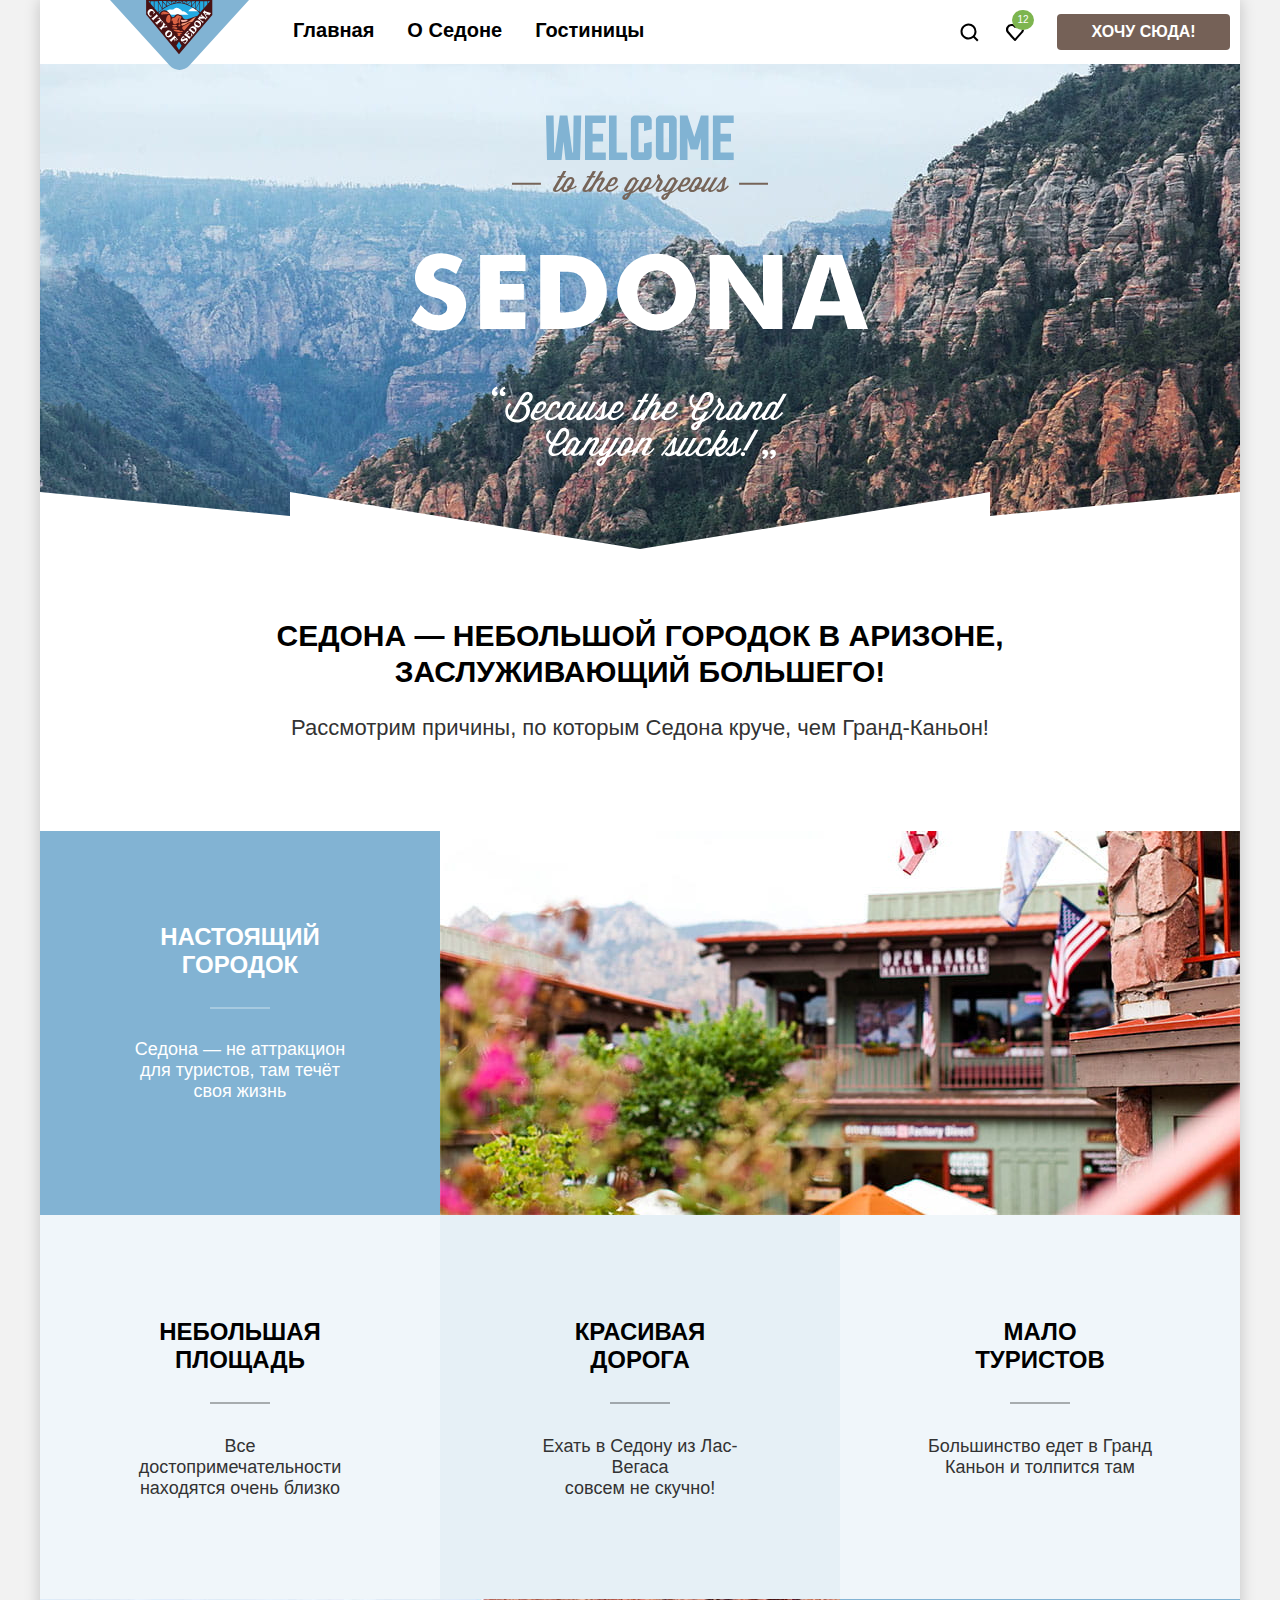
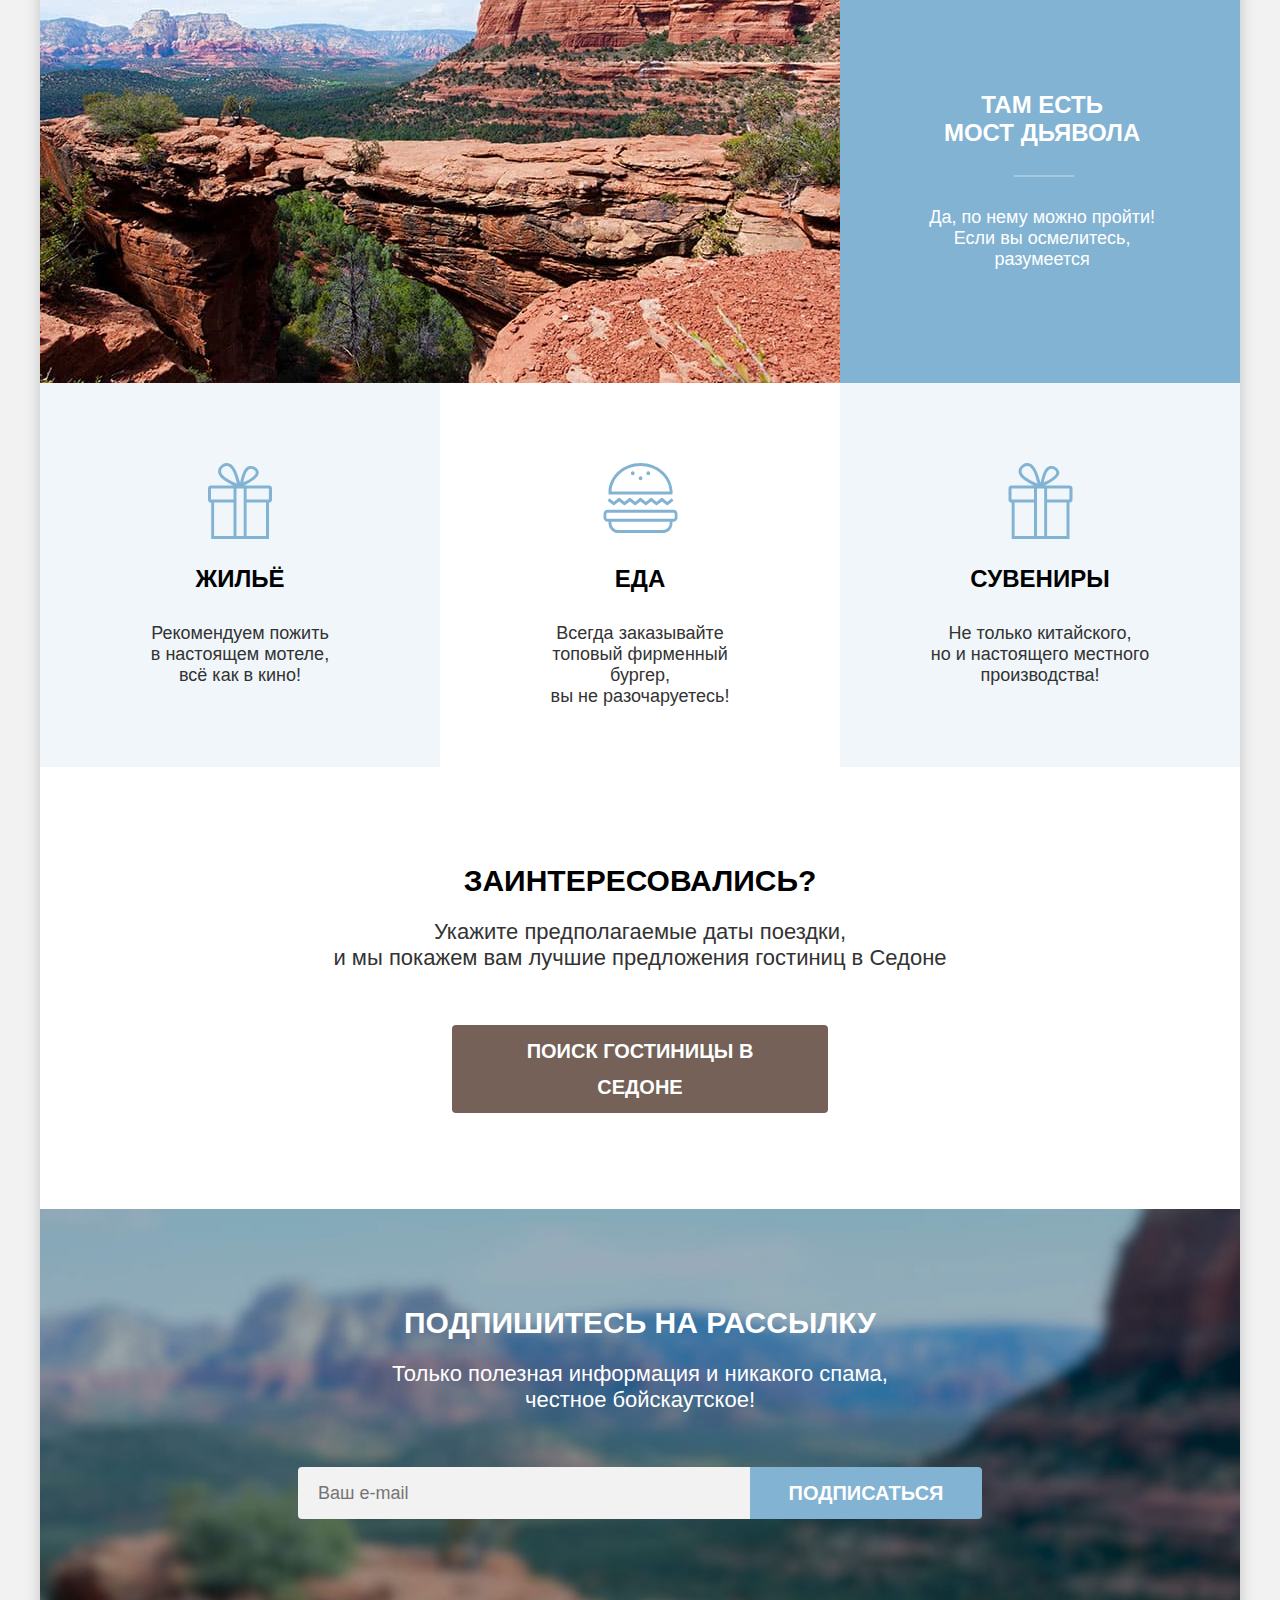
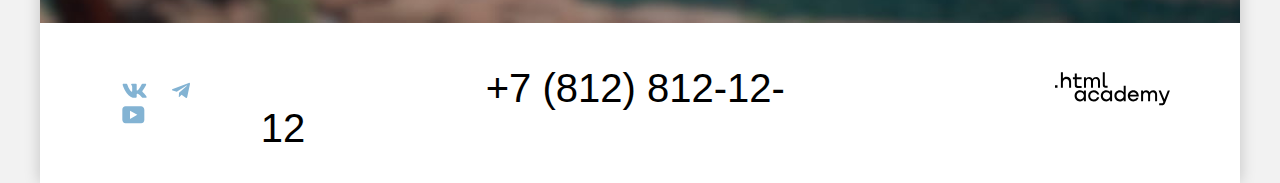
==== commit 1c84c82d: "Подгоняет под пиксель перфект" ====
--- a/index.html
+++ b/index.html
@@ -11,7 +11,7 @@
     <header class="page-header">
       <nav class="navigation">
         <a class="navigation-logo" href="#">
-        <img alt="Логотип Седоны" src="images/logo_small.svg" width="139" height="70">
+          <img alt="Логотип Седоны" src="images/logo_small.svg" width="139" height="70">
         </a>
         <ul class="navigation-list">
           <li class="navigation-item">
@@ -24,26 +24,23 @@
             <a class="navigation-link" href="catalog.html">Гостиницы</a>
           </li>
         </ul>
-        <ul class="navigation-list navigation-user">
-          <li class="navigation-user-item navigation-user-search">
-            <a class="navigation-user-link " href="#">
-              <span class="visually-hidden">Поиск
-              </span>
-              </a>
-          </li>
-          <li class="navigation-user-item navigation-user-favourite">
-            <a class="navigation-user-link " href="#">
-              <span class="visually-hidden">Избранное</span>
+
+
+        <ul class="navigation-user">
+          <li class="navigation-user-item ">
+            <a class="navigation-user-link navigation-search" href="#">
+              <span class="visually-hidden">Поиск.</span>
+            </a>
+          </li>
+          <li class="navigation-user-item">
+            <a class="navigation-user-link navigation-like" href="#">
+              <span class="visually-hidden">Избранное.</span>
               <span class="likes-number">12</span>
-              </a>
-          </li>
-          <li class="navigation-user-item">
-            <a class="navigation-user-link button header-button" href="catalog.html">Хочу сюда!</a>
+            </a>
           </li>
         </ul>
 
-
-
+        <button type="button" class="button header-button">Хочу сюда!</button>
       </nav>
     </header>
 
@@ -70,7 +67,7 @@
 
             <li class="advantages-item">
 
-              <h3 class="advantages-item-title">Небольшая<br>
+              <h3 class="advantages-item-title advantages-item-title-medium">Небольшая<br>
                 площадь</h3>
               <p class="advantages-item-description">Все достопримечательности<br> находятся очень близко</p>
 
@@ -78,7 +75,7 @@
 
             <li class="advantages-item advantages-item-medium">
 
-              <h3 class="advantages-item-title">Красивая<br>
+              <h3 class="advantages-item-title advantages-item-title-medium">Красивая<br>
                 дорога</h3>
               <p class="advantages-item-description">Ехать в Седону из Лас-Вегаса<br> совсем не скучно!</p>
 
@@ -86,7 +83,7 @@
 
             <li class="advantages-item">
 
-              <h3 class="advantages-item-title">Мало<br>
+              <h3 class="advantages-item-title advantages-item-title-medium">Мало<br>
                 туристов</h3>
               <p class="advantages-item-description">Большинство едет в Гранд<br> Каньон и толпится там</p>
 
@@ -133,7 +130,7 @@
 
       <section class="search">
         <h2 class="visually-hidden">Поиск гостиницы</h2>
-        <p class="search-title">Заинтересовались?</h3>
+        <p class="search-title">Заинтересовались?</p>
         <p class="search-text">Укажите предполагаемые даты поездки,<br> и мы покажем вам лучшие предложения гостиниц в Седоне</p>
         <button class="search-button button" type="button">ПОИСК ГОСТИНИЦЫ В седоне</button>
       </section>
@@ -187,7 +184,80 @@
         </a>
       </section>
     </footer>
-
     </div>
+
+    <div class="modal-container modal-container-close">
+      <div class="modal modal-search">
+        <section class="modal-content">
+          <h2 class="modal-title">Поиск гостиницы в Седоне</h2>
+          <form>
+          <div class="modal-grid">
+
+          <span class="checkin">Дата заезда:</span>
+
+            <label class="visually-hidden" for="checkin">Дата заезда:</label>
+              <input class="datein" type="text" id="checkin" placeholder="27 апреля 2020" value="27 апреля 2020">
+                <span class="modal-calendar"></span>
+                <span class="modal-error">Мы не можем отправить вас в прошлое.</span>
+
+            <span class="checkout">Дата выезда:</span>
+              <label class="visually-hidden" for="checkout">Дата выезда:</label>
+                <input class="dateout" type="text" id="checkout" placeholder="1 сентября 2023">
+                <span class="modal-calendar"></span>
+            <span class="checkout-message">На эти даты есть свободные номера. Пока есть.</span>
+
+
+            <span class="adults">Взрослые:</span>
+              <div class="adultsnumber">
+              <button class="modal-change" type="button">
+              <svg class="minus" width="14" height="2" viewBox="0 0 14 2" fill="none" xmlns="http://www.w3.org/2000/svg"><path d="M0 0v2h14V0H0Z"/></svg>
+
+              </button>
+              <input class="input-number" id="adult" name="adult" type="number" value="2">
+              <button class="modal-change">
+                <svg class="plus" width="14" height="14" viewBox="0 0 14 14" fill="none" xmlns="http://www.w3.org/2000/svg"><path d="M14 6H8V0H6v6H0v2h6v6h2V8h6V6Z" /></svg>
+
+              </buttton>
+              </div>
+
+
+            <span class="kids">Дети:
+
+            </span>
+            <span class="tooltip">
+              <button class="tooltip-toggle" type="button" aria-labelledby="tooltip-label-date">
+                <svg class="tooltip-icon" aria-hidden="true" focusable="false" width="2" height="12" viewBox="0 0 2 12" fill="none" xmlns="http://www.w3.org/2000/svg">
+                <path fill-rule="evenodd" clip-rule="evenodd" d="M0 0h2v2H0V0Zm2 12H0V3h2v9Z" fill="#fff"/>
+                </svg>
+              </button>
+            <span class="tooltip-text" role="tooltip" id="tooltip-text">Укажите количество детей, которые будут с вами, возраст которых от 6 до 18 лет. Дети до 6 лет размещаются бесплатно.</span>
+
+            <div class="kidsnumber">
+              <button class="modal-change" type="button">
+                <svg class="minus" width="14" height="2" viewBox="0 0 14 2" fill="none" xmlns="http://www.w3.org/2000/svg"><path d="M0 0v2h14V0H0Z"/></svg>
+
+              </button>
+              <input class="input-number" id="kid" name="kid" type="number" value="2">
+              <button class="modal-change">
+                <svg class="plus" width="14" height="14" viewBox="0 0 14 14" fill="none" xmlns="http://www.w3.org/2000/svg"><path d="M14 6H8V0H6v6H0v2h6v6h2V8h6V6Z" /></svg>
+
+              </buttton>
+              </div>
+
+
+            <button class="button modal-button" type="submit">Найти</button>
+
+          </div>
+            </form>
+
+        </section>
+        <button class="modal-close-button">
+          <svg class="modal-close-icon"  width="15" height="15" viewBox="0 0 15 15" xmlns="http://www.w3.org/2000/svg"><path d="M14.5 1.78 13.2.5 7.49 6.2 1.79.5.48 1.8l5.7 5.7-5.7 5.7 1.3 1.3 5.7-5.7 5.7 5.7 1.3-1.3-5.7-5.7 5.7-5.7Z"/></svg>
+          <span class="visually-hidden">Закрыть</span>
+        </button>
+
+      </div>
+    </div>
+
   </body>
 </html>
--- a/styles/styles.css
+++ b/styles/styles.css
@@ -51,13 +51,11 @@
   display: flex;
   flex-direction: column;
   flex-grow: 1;
-
 }
 
 .main-container {
   flex-grow: 1;
 }
-
 
 .page-header {
   background-color: #FFFFFF;
@@ -69,7 +67,7 @@
   display: flex;
   flex-wrap: wrap;
   padding-left: 70px;
-  padding-right: 70px;
+  padding-right: 0;
 }
 
 .navigation-logo{
@@ -83,75 +81,92 @@
   list-style-type: none;
   margin: 0;
   padding: 0;
-
-}
-
-.navigation-item {
-  padding: 20px 32px 20px 0;
-}
-
-.navigation-user {
-  display: flex;
-  flex-wrap: wrap;
-  margin-left: auto;
-
 }
 
 .navigation-link {
   display: block;
-  position: relative;
   font-weight: 700;
   color:#000000;
   font-size: 20px;
   line-height: 24px;
   background-color: #FFFFFF;
   text-decoration: none;
+  padding: 18px 33px 18px 0;
+  box-sizing: border-box;
+}
+
+/* .navigation-link:focus-visible {
+  border: 3px solid #83B3D3;
+}
+
+.navigation-link:focus  {
+  border: 3px solid #83B3D3;
 }
 
 .navigation-link-current {
   border-bottom: 2px solid #756257;
   padding-bottom: 20px;
-}
-
-
-.navigation-user-item {
-  min-width: 44px;
+} */
+
+.navigation-item a:focus-visible {
+  border: 3px solid #83B3D3;
+}
+
+.navigation-item a:focus {
+  border: 3px solid #83B3D3;
+}
+
+
+.navigation-user {
+  display: flex;
+  flex-wrap: wrap;
+  margin-top: 0;
+  margin-left: 270px;
+  margin-right: 20px;
+  list-style-type: none;
+  padding: 0;
+}
+
+/* .navigation-user-item {
+  background-color: #FFFFFF;
+  background-size: 20px;
+  background-repeat: no-repeat;
+  background-position: center;
+} */
+
+.navigation-user-link {
+  display: block;
+  position: relative;
+  font-weight: 700;
+  color:#000000;
+  font-size: 20px;
+  line-height: 24px;
+  background-color: #FFFFFF;
+  text-decoration: none;
+  min-width: 45px;
   min-height: 64px;
-  margin-top: 14px;
-
-}
-
-.navigation-user-search {
-
+
+}
+
+
+.navigation-search {
+  cursor: pointer;
   background-image: url('../images/search_icon.svg');
   background-repeat: no-repeat;
-  background-position-x: center;
-  background-position-y: 20%;
-}
-
-.navigation-user-favourite {
-
+  background-position: center;
+
+}
+
+.navigation-like {
+  cursor: pointer;
   background-image: url('../images/likes-icon.svg');
   background-repeat: no-repeat;
-  background-position-x: center;
-  background-position-y: 20%;
-
-}
-
-
-
-.navigation-icon {
-  position: absolute;
-  top: 0;
-  right: 0;
-  bottom: 0;
-  left: 0;
-  margin: auto;
+  background-position: center;
 }
 
 .likes-number {
   position: absolute;
-  transform: translate(20px, 1px);
+  transform: translate(20px, 10px);
   padding: 5px;
   border-radius: 50%;
   border: 0;
@@ -162,6 +177,7 @@
   background-color: #7DB54F;
   z-index: 1;
 }
+
 
 .button {
   display: inline-block;
@@ -176,6 +192,15 @@
   border: none;
   text-decoration: none;
   cursor: pointer;
+  text-align: center;
+
+}
+
+.header-button {
+  padding: 8px 24px;
+  margin-top: 14px;
+  margin-right: 0;
+  height: 36px;
 }
 
 .button:hover,
@@ -191,8 +216,7 @@
 .button:disabled,
 .subscribe-button:disables,
 .favourite:disabled,
-.button-submit:disabled,
- {
+.button-submit:disabled {
   background-color: #E5E5E5;
 }
 
@@ -245,7 +269,8 @@
 
 .advantages-description {
   padding-top: 25px;
-  margin-bottom: 90px;
+  margin: 0;
+  padding-bottom: 90px;
 }
 
 .advantages-list {
@@ -330,6 +355,21 @@
   content: "";
 }
 
+.advantages-item-title-medium {
+  position: relative;
+  margin-bottom: 32px;
+}
+
+.advantages-item-title-medium::after {
+  position: absolute;
+  bottom: -30px;
+  left: 170px;
+  width: 60px;
+  height: 2px;
+  background-color: #0000004d;
+  content: "";
+}
+
 .advantages-special-list {
   display: flex;
   flex-wrap: wrap;
@@ -362,12 +402,10 @@
 }
 
 .advantages-special-title {
-
   padding-top: 182px;
   padding-left: 85px;
   padding-right: 85px;
   margin: 0;
-
 }
 
 
@@ -390,7 +428,6 @@
   padding-top: 96px;
   padding-bottom: 20px;
   margin: 0;
-
 }
 
 .search-text {
@@ -402,6 +439,10 @@
   width: 376px;
   padding: 8px 50px;
   margin-bottom: 96px;
+  min-height: 52px;
+  font-weight: 700;
+  font-size: 20px;
+  line-height: 36px;
 }
 
 .subscribe {
@@ -427,14 +468,17 @@
 .hotel-card-button-favourite:hover,
 .hotel-card-button-favourite:focus,
 .button-submit:hover,
-.button-submit:focus {
+.button-submit:focus,
+.modal-button:hover,
+.modal-button:focus {
   background-color: #68A2CA;
 
 }
 
 .subscribe-button:active,
 .hotel-card-button-favourite:active,
-.button-submit:active {
+.button-submit:active,
+.modal-button:active {
   background-color: #82B3D3;
   color:#ffffff4d;
 }
@@ -445,8 +489,9 @@
   margin-bottom: 20px;
   padding-top: 96px;
   text-transform: uppercase;
-
-
+  font-weight: 700;
+  font-size: 30px;
+  line-height: 36px;
 }
 
 .subscribe-text {
@@ -470,11 +515,13 @@
   border: transparent;
   width: 452px;
   box-sizing: border-box;
+  padding-left: 20px;
+  padding-top: 14px;
+  padding-bottom: 14px;
 }
 
 .page-footer {
   display: flex;
-  justify-content: space-between;
   min-height: 40px;
   padding: 45px 70px 35px 82px;
 }
@@ -484,16 +531,25 @@
   flex-wrap: wrap;
   list-style-type: none;
   padding: 0;
-
-}
-
-.footer-social-item {
+  margin: 0;
+  padding-top: 10px;
+
+}
+
+.footer-social-link {
   width: 24px;
   height: 17px;
-  margin-right: 26px;
+  margin-right: 25px;
   margin-bottom: 10px;
 
 }
+
+.footer-copyright {
+  margin-left: 235px;
+  padding-top: 4px;
+}
+
+
 
 .footer-social-logo {
   fill: #83B3D3;
@@ -524,7 +580,7 @@
   text-transform: uppercase;
   color:#000000;
   text-decoration: none;
-
+  margin-left: 225px;
 }
 
 .footer-phone-number:hover {
@@ -563,8 +619,6 @@
   background-color: #756157;
   color: #FFFFFF;
   padding-top: 35px;
-
-
 }
 
 .hotels-sedona-title {
@@ -573,67 +627,93 @@
   line-height: 78px;
   margin: 0;
   padding-left: 70px;
-
-}
-
-.breadcrumbs {
-
-  display: flex;
+}
+
+.breadcrumbs{
+  list-style-type: none;
+  display: flex;
+  margin: 0;
+  padding: 0;
   flex-wrap: wrap;
-  list-style-type: none;
-  padding-top: 8px;
-  padding-left: 70px;
-  margin: 0 0 40px 0;
-
+  margin-right: auto;
+  margin-bottom: 40px;
+  margin-left: 71px;
+  font-size: 16px;
+  justify-content: start;
+  align-items: center;
+}
+
+.breadcrumbs-item:last-child {
+  margin-right: 0;
 }
 
 .breadcrumbs-link {
-  color: inherit;
-  text-decoration: none;
-  margin-right: 11px;
-}
-
-.breadcrumbs-item:first-child {
-  background-image: url('../images/breadcrumbs-home.svg');
+  display: block;
+  margin-right: 28px;
+  min-width: 12px;
+  min-height: 12px;
+  position: relative;
+
+}
+
+.breadcrumbs-home {
+  background-image: url("../images/breadcrumbs-home.svg");
   background-repeat: no-repeat;
-
-}
-
-.breadcrumbs-item {
   position: relative;
-  margin-right: 10px;
-}
-
-.breadcrumbs-item:not(:last-child)::after {
-  position: absolute;
-  bottom: 0;
-  left: 20px;
-  width: 20px;
+}
+
+.breadcrumbs-home::after {
+  position:absolute;
+  content: '';
+  width: 8px;
   height: 20px;
-  margin-right: 20px;
-  background-image: url('../images/breadcrumbs-arrow.svg');
+  background-image: url(../images/breadcrumbs-arrow.svg);
   background-repeat: no-repeat;
-  content: "";
-}
+  background-position: center;
+  left: 24px;
+}
+
+.breadcrumbs-text {
+  display: block;
+  padding-top: 5px;
+}
+
+.breadcrumbs-link:focus-visible {
+  outline: none;
+  border: 3px solid #83B3D3;
+  border-radius: 3px;
+}
+.breadcrumbs-link:focus {
+  color: #ffffff;
+}
+
+.breadcrumbs-link:hover {
+  opacity: 0.6;
+}
+.breadcrumbs-link:active {
+  opacity: 0.3;
+}
+
 
 .search-filter {
   display: flex;
-  min-height: 160px;
+  min-height: 230px;
+  margin-top: 35px;
 
 }
 
 .search-filter-group {
   border: none;
-  padding-left: 70px;
-  padding-right: 0;
-  padding-top:0;
-  padding-bottom: 0;
-  margin: 0;
-}
+  padding: 0 0 0 70px;
+  margin: 0;
+}
+
+
 
 .search-filter-group-price {
-  display: flex;
-  padding-left: 140px;
+  display: grid;
+  grid-template-columns: 144px 144px;
+  padding-left: 148px;
 
 }
 
@@ -654,18 +734,88 @@
   font-size: 20px;
   line-height: 24px;
   text-transform: capitalize;
-  margin-bottom: 32px;
+  margin-bottom: 28px;
+  padding-left: 0;
 }
 
 .control {
+  position: relative;
+  display: block;
+  padding-left: 36px;
   font-size: 18px;
   line-height: 23px;
+}
+
+.control-mark {
+  position: absolute;
+  top: 2px;
+  left: 0;
+  width: 20px;
+  height: 20px;
+  background-color: #FFFFFF;
+  border: none;
+  border-radius: 4px;
+
+
+}
+
+
+.control-input[type="checkbox"]:checked + .control-mark::after {
+  position: absolute;
+  background-image: url('/images/tick_icon.svg');
+  background-position: 100%;
+  background-repeat: no-repeat;
+  background-color: inherit;
+  top: 2px;
+  left: 2px;
+  width: 16px;
+  height: 16px;
+  content: "";
+}
+
+.control:hover .control-mark {
+  box-shadow: 0px 4px 10px #00000040;
+}
+
+.control-input:disabled + .control-mark {
+  border-color: #E6E6E6;
+}
+
+
+
+.control-input[type="radio"] + .control-mark {
+  border-radius: 50%;
+}
+
+
+.control-input[type="radio"]:checked + .control-mark::before {
+  position: absolute;
+  top: 5px;
+  left: 5px;
+  width: 10px;
+  height: 10px;
+  background-color: #3F5E72;
+  border-radius: 50%;
+  content: "";
+}
+
+.control-input:hover + .control-mark{
+  background-color: #E6E6E6;
+}
+
+.control-input:focus + .control-mark{
+  outline: 2px solid #82B3D3;
+}
+
+.control-input:active + .control-mark{
+  background-color: #95a9bc;
 }
 
 .search-filter-number {
   display: grid;
   grid-template-columns: 106px 37px;
   height: 48px;
+  margin-bottom: -20px;
 }
 
 .search-filter-input {
@@ -677,8 +827,15 @@
   line-height: 24px;
   width: 143px;
   height: 48px;
+  padding: 12px 20px;
   box-sizing: border-box;
 
+}
+
+.search-filter-input::-webkit-outer-spin-button,
+.search-filter-input::-webkit-inner-spin-button {
+  appearance: none;
+  margin: 0;
 }
 
 .search-filter-input:hover,
@@ -690,14 +847,14 @@
 .subscribe-field:focus {
   background-color: #E6E6E6;
   border: 3px solid #83B3D3;
-  border-radius: 4px 0px 0px 4px;
+  border-radius: 4px 0 0 4px;
 }
 
 .search-filter-input:active,
 .subscribe-field:active {
   background-color: #F2F2F2;
   border: 2px solid #000000;
-  border-radius: 4px 0px 0px 4px;
+  border-radius: 4px 0 0 4px;
 }
 
 .search-filter-label {
@@ -708,8 +865,60 @@
   line-height: 24px;
   justify-self: start;
   align-self: center;
-
-
+}
+
+.range {
+  grid-column-start: 1;
+  grid-column-end: 3;
+
+}
+
+.range-bar {
+  position: absolute;
+
+  height: 4px;
+  width: 226px;
+  background-color: #ffffff;
+
+}
+
+.range-scale {
+  position: relative;
+  height: 4px;
+  margin-bottom: 16px;
+  background-color: #ffffff4d;
+  border-radius: 4px;
+
+}
+
+.range-toggle {
+  position: absolute;
+  width: 20px;
+  height: 20px;
+  background: #ffffff;
+  border: 2px solid #ffffff;
+  border-radius: 5px;
+  cursor: pointer;
+}
+
+.range-toggle:hover {
+  background-color: #83B3D3;
+}
+
+.range-toggle:active,
+.range-toggle:focus {
+  outline: 3px solid #83B3D3;
+}
+
+
+.toggle-min {
+  top: -6px;
+  left: 0px;
+}
+
+.toggle-max {
+  top: -6px;
+  right: -5px;
 }
 
 .search-filter-buttons {
@@ -727,15 +936,12 @@
   color: #FFFFFF;
   border-radius: 4px;
   border: none;
-  margin-top: 56px;
-}
-
-
-.button-submit {
+  margin-top: 53px;
   padding: 8px 50px;
-  margin-bottom: 40px;
+  margin-bottom: 38px;
   width: 191px;
 }
+
 
 .button-reset {
   background-color: transparent;
@@ -766,8 +972,8 @@
 .search-results-container {
   display: flex;
   padding: 50px 70px 40px 70px;
-  justify-content: space-between;
-  row-gap: 8px;
+  align-items: top;
+
 }
 
 .search-results-number {
@@ -776,7 +982,8 @@
   line-height: 36px;
   text-transform: uppercase;
   color: #000000;
-  margin: 0;
+  margin-right: 200px;
+  padding-top: 5px;
 }
 
 .select-control {
@@ -784,8 +991,12 @@
   line-height: 21px;
   font-family: inherit;
   height: 49px;
+  width: 292px;
   border: 2px solid #E5E5E5;
   border-radius: 4px;
+  padding: 14px 20px;
+  margin-right: 70px;
+
 }
 
 .select-control:hover,
@@ -800,15 +1011,6 @@
 .select-control:disabled {
   border: 2px solid #0000004d;
   color: #0000004d;
-}
-
-.sorting-buttons-list {
-  list-style-type: none;
-  display: flex;
-  flex-wrap: wrap;
-  margin: 0;
-  display: flex;
-  flex-wrap: wrap;
 }
 
 
@@ -819,7 +1021,12 @@
   border-radius: 4px;
   width: 48px;
   height: 48px;
+  padding: 0;
   margin-right: 8px;
+}
+
+.button-light:last-child {
+  margin-right: 0;
 }
 
 .button-light-current {
@@ -839,12 +1046,6 @@
 border-radius: 4px;
 background-color: #FFFFFF;
 }
-
-
-/* .button-light:last-child {
-  margin-right: 0;
-}
- */
 
 
 .hotels {
@@ -868,13 +1069,20 @@
   padding: 19px;
   border: 1px solid #E6E6E6;
   border-radius: 4px;
-  }
+}
+
+.hotel-card-image {
+  display: block;
+}
 
 .hotel-card-title {
   font-weight: 700;
   font-size: 24px;
   line-height: 28px;
   color: #000000;
+  margin: 0;
+  padding-top: 16px;
+  padding-bottom: 16px;
 
 }
 
@@ -888,6 +1096,10 @@
   row-gap: 16px;
   column-gap: 20px;
 
+}
+
+.hotel-card-price {
+  text-align: end;
 }
 
 .hotel-card-type,
@@ -932,30 +1144,28 @@
   color: #ffffff4d;
 }
 
-
-.stars {
-  margin: 0;
-}
-
 .four-stars {
-  width:72px;
-  height: 17px;
-  background-image: url("../images/star.svg");
-  background-repeat: repeat;
+  width: 140px;
+  height: 37px;
+  background-image: url(../images/four-stars.svg);
+  background-repeat: no-repeat;
+  margin: 0;
 }
 
 .three-stars {
-  width:54px;
-  height: 17px;
-  background-image: url("../images/star.svg");
-  background-repeat: repeat;
+  width: 140px;
+  height: 37px;
+  background-image: url(../images/three-stars.svg);
+  background-repeat: no-repeat;
+  margin: 0;
 }
 
 .two-stars {
-  width:36px;
-  height: 17px;
-  background-image: url("../images/star.svg");
-  background-repeat: repeat;
+  width: 140px;
+  height: 37px;
+  background-image: url(../images/two-stars.svg);
+  background-repeat: no-repeat;
+  margin: 0;
 }
 
 
@@ -968,78 +1178,82 @@
   text-transform: uppercase;
   padding-top: 8px;
   padding-bottom: 8px;
-   width: 140px;
+  width: 140px;
   border-radius: 4px;
 
 }
 
 .pagination {
-  display:flex;
+  list-style-type: none;
+  margin: 0 70px 0 70px;
+  padding: 0;
+  display: flex;
   flex-wrap: wrap;
-  margin: 0;
-  padding: 40px 70px 60px 70px;
-  border-top:1px solid #E6E6E6;
-  list-style-type: none;
-}
-
-
-.pagination-item {
-
-  text-align: center;
+  padding-top: 35px;
+  border-top: 1px solid #E6E6E6;
+
+}
+
+.pagination-item:not(:last-child) {
   margin-right: 8px;
-  display: flex;
-  flex-wrap: wrap;
-  align-items: center;
-  background: #82B3D3;
-  border-radius: 4px;
+}
+
+.pagination-link {
+  display: block;
+  box-sizing: border-box;
+  margin: 0;
+  padding: 0;
   width: 60px;
   height: 60px;
-  justify-content: center;
-  box-sizing: border-box;
-}
-
-.pagination-item:hover,
-.pagination-item:focus {
-  background-color: #68A2CA;
-  border: 1px solid #82B3D3;
-  border-radius: 4px;
-}
-
-.pagination-item:active {
-  background-color: #82B3D3;
-  color:#ffffff4d;
-}
-
-
-
-.pagination-link {
-  font-weight: 700;
   font-size: 20px;
   line-height: 36px;
-  color:#FFFFFF;
+  font-weight: 700;
+  background-color:#82B3D3;
+  color: #ffffff;
+  border-radius: 4px;
   text-decoration: none;
-  text-align: center;
-
-
-
+  padding: 12px 23px;
 }
 
 .pagination-current {
+  background-color: #F2F2F2;
   color: #000000;
+}
+.pagination-next {
+  background-color: #FFFFFF;
+  color: #000000;
+}
+.pagination-link:hover,
+.pagination-link:focus {
+  background-color: #68A2CA;
+  outline: 1px solid #82B3D3;
+}
+.pagination-link:active {
+  opacity: 0.3;
+}
+.pagination-current:hover,
+.pagination-current:focus {
   background-color: #F2F2F2;
+  color: #000000;
+}
+.pagination-next:hover,
+.pagination-next:focus {
+  background-color: #FFFFFF;
+  color: #000000;
 }
 
 
 .pagination-disabled {
   color: #000000;
   background-color: #FFFFFF;
+  padding: 12px 20px;
 }
 
 .subscribe-inner {
   text-align: center;
-
-
-}
+  margin-top: 156px;
+}
+
 .subscribe-form-inner {
   display: flex;
   justify-content: center;
@@ -1052,13 +1266,385 @@
   line-height: 36px;
   text-transform: uppercase;
   color: #000000;
-  padding-top: 96px;
   padding-bottom: 20px;
   margin: 0;
 
+
 }
 
 .subscribe-text-inner {
   margin: 0;
   padding-bottom: 54px;
 }
+
+.modal-container {
+  position: fixed;
+  top: 0;
+  left: 0;
+  display: flex;
+  width: 100%;
+  height: 100%;
+  background-color: #f2f2f2cc;
+
+}
+
+.modal {
+  position: relative;
+
+  margin: auto;
+  padding: 64px 70px;
+  background-color: #ffffff;
+  box-shadow: 0 25px 50px #00000026;
+  border-radius: 30px;
+}
+
+
+.modal-close-button {
+  position: absolute;
+  padding: 0;
+  top: 64px;
+  right: 52px;
+  width: 52px;
+  height: 52px;
+  background-color: #F2F2F2;
+  border-radius: 50%;
+  border: none;
+
+  background-repeat: no-repeat;
+  background-position: center;
+  cursor: pointer;
+  box-sizing: border-box;
+}
+
+.modal-close-button:hover  {
+  background-color:#E6E6E6;;
+}
+
+.modal-close-button:focus {
+  background-color: #E6E6E6;
+  border: 3px solid #83B3D3;
+
+}
+
+.modal-close-icon:active {
+  fill:#a1a1a1;
+
+}
+
+.modal-title {
+  font-weight: 700;
+  font-size: 30px;
+  line-height: 36px;
+  text-transform: uppercase;
+  color: #000000;
+  margin: 0;
+
+}
+
+.modal-grid {
+  display: grid;
+  grid-template-columns: 137px 198px 131px 110px;
+  grid-template-rows: 48px, 48px, 48px, 48px, 48px, 60px;
+  padding-top: 64px;
+  font-weight: 700;
+  font-size: 20px;
+  line-height: 24px;
+  color: #000000;
+
+}
+
+.checkin {
+  grid-row-start: 1;
+  grid-row-end: 1;
+  grid-column-start: 1;
+  grid-column-end: 2;
+  text-transform: capitalize;
+  margin-top: 10px;
+  position: relative;
+}
+
+.datein {
+  grid-row-start: 1;
+  grid-row-end: 1;
+  grid-column-start: 2;
+  grid-column-end: 5;
+  max-width: 440px;
+  height: 48px;
+  padding-left: 20px;
+  padding-right: 20px;
+  font-weight: 700;
+  font-size: 18px;
+  line-height: 24px;
+  box-sizing: border-box;
+
+}
+
+.modal-calendar {
+  /* position: absolute;
+  top: 180px;
+  left: 620px; */
+  background-color: yellow;
+  width: 16px;
+  height: 16px;
+  background-image: url(../images/calendar.svg);
+  background-repeat: no-repeat;
+  cursor: pointer;
+}
+
+.modal-error {
+  font-weight: 400;
+  font-size: 16px;
+  line-height: 21px;
+  color: #FF5757;
+  grid-row-start: 2;
+  grid-row-end: 2;
+  grid-column-start: 2;
+  grid-column-end: 5;
+  padding-bottom: 23px;
+  vertical-align: top;
+  padding-left: 20px;;
+
+}
+
+.checkout {
+  grid-row-start: 3;
+  grid-row-end: 3;
+  grid-column-start: 1;
+  grid-column-end: 2;
+  text-transform: capitalize;
+  padding-top: 15px;
+}
+
+.dateout {
+  grid-row-start: 3;
+  grid-row-end: 3;
+  grid-column-start: 2;
+  grid-column-end: 5;
+  max-width: 440px;
+  height: 48px;
+  padding-left: 17px;
+  padding-right: 20px;
+  padding-top: 8px;
+  font: inherit;
+  box-sizing: border-box;
+  position: relative;
+
+}
+
+.checkout-message {
+  grid-row-start: 4;
+  grid-row-end: 4;
+  grid-column-start: 2;
+  grid-column-end: 5;
+  font-weight: 400;
+  font-size: 16px;
+  line-height: 21px;
+  display: flex;
+  align-items: center;
+  color: #333333;
+  padding-bottom: 23px;
+  padding-top: 10px;
+  padding-left: 20px;
+
+}
+
+.adults {
+  grid-row-start: 5;
+  grid-row-end: 5;
+  grid-column-start: 1;
+  grid-column-end: 2;
+  align-self: baseline;
+}
+
+.adultsnumber {
+  display: flex;
+  width: 110px;
+  height: 48px;
+  grid-row-start: 5;
+  grid-row-end: 5;
+  grid-column-start: 2;
+  grid-column-end: 3;
+  padding-bottom: 48px;
+}
+
+.kids {
+  grid-row-start: 5;
+  grid-row-end: 5;
+  grid-column-start: 3;
+  grid-column-end: 4;
+  align-self: baseline;
+  margin-top: 10px;
+
+}
+
+.tooltip {
+  position: absolute;
+  margin-top: 200px;
+  margin-left: 395px;
+  width: 256px;
+  height: 143px;
+
+}
+
+.tooltip-toggle {
+  border: none;
+  background-color: #83B3D3;
+  width: 26px;
+  height: 26px;
+  padding: 7px 12px;
+  margin: 0;
+  display: block;
+  border-radius: 50%;
+}
+
+.tooltip-text {
+  background-color: #333333;
+  color: #FFFFFF;
+  font-size: 16px;
+  line-height: 20px;
+  font-weight: 400;
+  text-transform: none;
+  padding:15px 18px 18px 22px;
+  border-radius: 10px;
+  display: block;
+  width: 216px;
+  position: absolute;
+  bottom: 100%;
+  margin-bottom: 6px;
+  left: 50%;
+  transform: translateX(-95%) translateY(142%);
+  z-index: 1;
+  display: none;
+}
+
+.tooltip-icon {
+  width: 100%;
+  height: 100%;
+  color: #FFFFFF;
+  display: block;
+}
+
+.tooltip-toggle:hover .icon-tooltip {
+  color: #68A2CA;
+}
+
+.tooltip-toggle:hover + .tooltip-text,
+.tooltip-toggle:focus + .tooltip-text {
+  display: block;
+}
+
+
+.tooltip-text::after {
+  position: absolute;
+  top: -14px;
+  left: 50%;
+  width: 20px;
+  height: 20px;
+  background-image: url('../images/tooltip_triangle.svg');
+  background-size: 20px 20px;
+  content: "";
+}
+
+
+.kidsnumber {
+  display: flex;
+  width: 110px;
+  grid-row-start: 5;
+  grid-row-end: 5;
+  grid-column-start: 4;
+  grid-column-end: 5;
+  padding-bottom: 48px;
+}
+
+.modal-change {
+  width: 35px;
+  height: 48px;
+  background-color: #F2F2F2;
+  color: #7561574d;
+  border: none;
+  display: flex;
+  place-items: center;
+  cursor: pointer;
+}
+
+.plus {
+  fill: #756157;
+  opacity: 0.3;
+}
+
+.plus:hover,
+.minus:hover {
+  fill:#000000;
+  opacity: 1;
+
+}
+
+.plus:focus-visible,
+.minus:focus-visible {
+  border: 3px solid #82B3D3;
+  border-radius: 4px;
+ }
+
+.minus {
+  fill: #756157;
+  opacity: 0.3;
+}
+
+
+
+
+.input-number {
+  height: 48px;
+  width: 40px;
+  border: none;
+  background-color: #F2F2F2;
+  padding: 0;
+  font-weight: inherit;
+  font-size: 18px;
+  text-align: center;
+
+}
+
+.input-number::-webkit-outer-spin-button,
+.input-number::-webkit-inner-spin-button {
+  appearance: none;
+  margin: 0;
+}
+
+.datein:hover,
+.dateout:hover {
+  background-color: #E6E6E6;
+}
+
+.datein:focus-visible,
+.dateout:focus-visible {
+  background-color: #E6E6E6;
+  border: 3px solid #83B3D3;
+  border-radius: 4px 0 0 4px;
+}
+
+.datein:active,
+.dateout:active {
+  background-color: #F2F2F2;
+  border: 2px solid #000000;
+  border-radius: 4px 0 0 4px;
+}
+
+.modal-button {
+  grid-row-start: 6;
+  grid-row-end: 6;
+  grid-column-start: 1;
+  grid-column-end: 5;
+  background: #83B3D3;
+  border-radius: 10px;
+  font-weight: 700;
+  font-size: 20px;
+  line-height: 24px;
+  min-height: 60px;
+}
+
+
+
+  .modal-container-close {
+  display: none;
+}
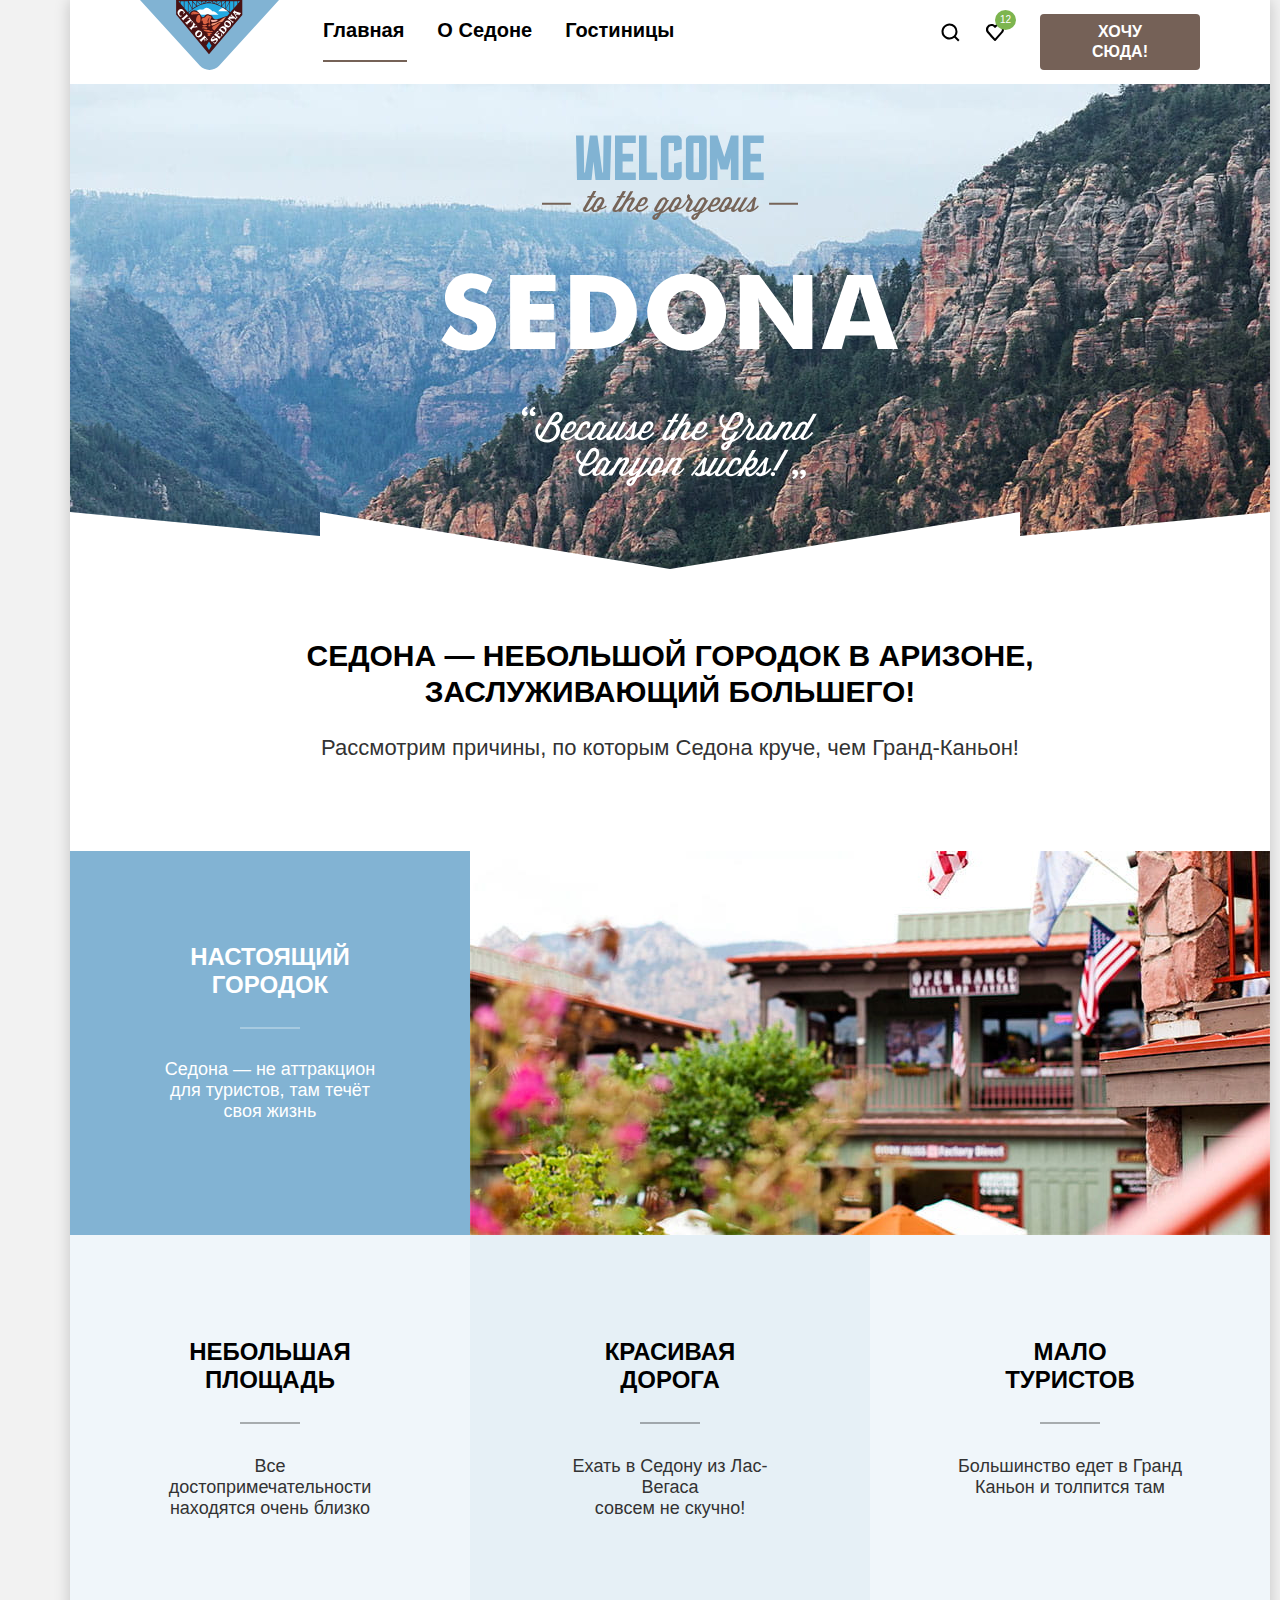
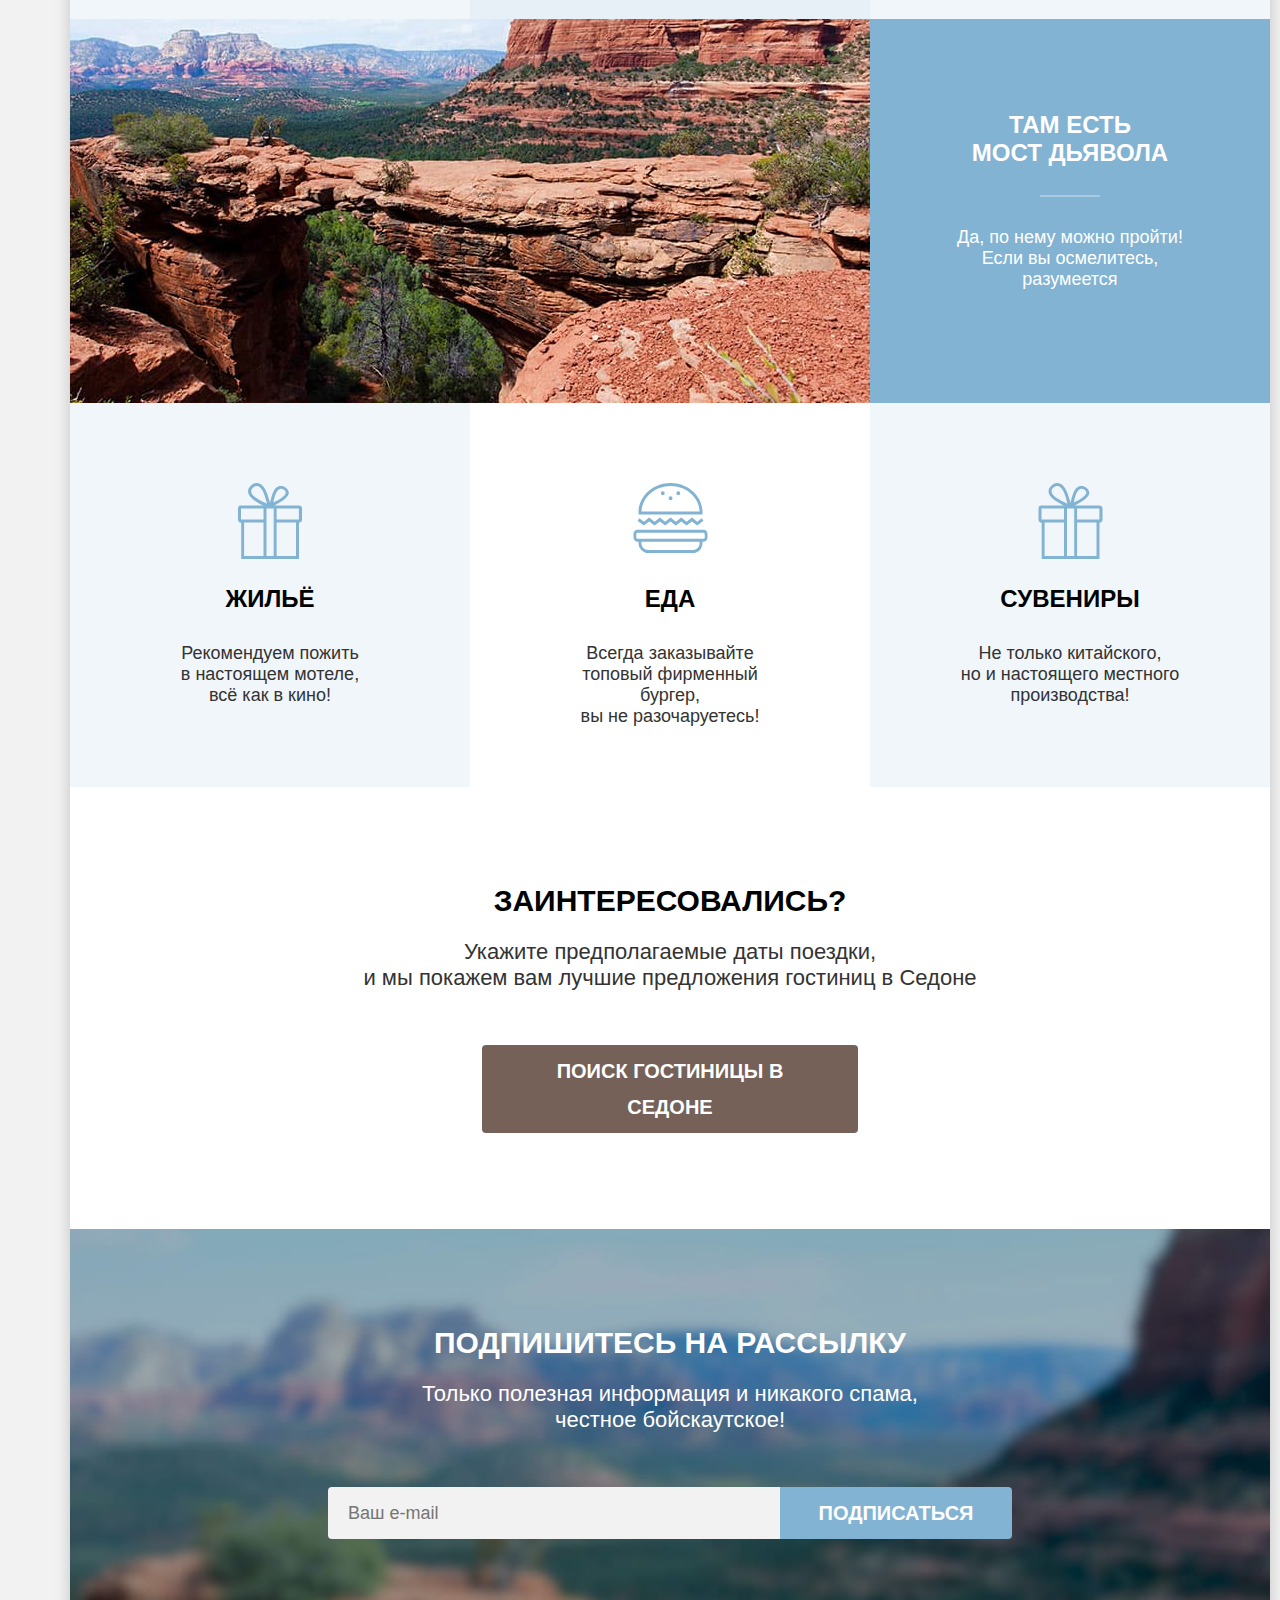
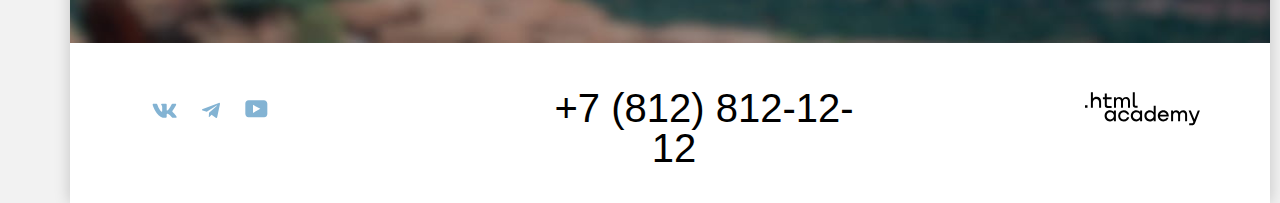
==== commit 9d12de28: "Проверяет переполнение элементов" ====
--- a/index.html
+++ b/index.html
@@ -2,17 +2,18 @@
 <html lang="ru">
   <head>
     <meta charset="utf-8">
-    <title>Седона</title>
+      <title>Седона</title>
     <link rel="stylesheet" href="styles/styles.css">
+    <link rel="icon" href="favicon.ico"><!-- 32×32 -->
   </head>
 
   <body>
     <div class="body-wrapper">
-    <header class="page-header">
-      <nav class="navigation">
-        <a class="navigation-logo" href="#">
-          <img alt="Логотип Седоны" src="images/logo_small.svg" width="139" height="70">
-        </a>
+      <header class="page-header">
+        <nav class="navigation">
+          <a class="navigation-logo" href="#">
+            <img alt="Логотип Седоны" src="images/logo_small.svg" width="139" height="70">
+          </a>
         <ul class="navigation-list">
           <li class="navigation-item">
             <a class="navigation-link navigation-link-current" href="#">Главная</a>
@@ -46,103 +47,89 @@
 
     <main class="main-container main-index">
       <section class="hero">
-      <h1 class="visually-hidden">Город Седона</h1>
-      <img class="logo" alt="Welcome to the gorgeous Sedona 'because the Grand Canyon sucks' " src="images/logo_welcome.svg" width="458" height="352">
+        <h1 class="visually-hidden">Город Седона</h1>
+          <img class="logo" alt="Welcome to the gorgeous Sedona 'because the Grand Canyon sucks' " src="images/logo_welcome.svg" width="458" height="352">
       </section>
       <section class="advantages">
         <h2 class="advantages-title-big">Седона — небольшой городок в Аризоне,<br>
-          заслуживающий большего!</h2>
+            заслуживающий большего!</h2>
           <p class="advantages-description">Рассмотрим причины, по которым Седона круче, чем Гранд-Каньон!</p>
 
           <ul class="advantages-list">
-
             <li class="advantages-item advantages-item-dark">
-              <article>
-              <h3 class="advantages-item-title advantages-item-title-dark">Настоящий<br> городок</h3>
-              <p class="advantages-item-description">Седона — не аттракцион для туристов, там течёт своя жизнь</p>
+              <article class="item-dark">
+                <h3 class="advantages-item-title advantages-item-title-dark">Настоящий<br> городок</h3>
+                  <p class="advantages-item-description">Седона — не аттракцион для туристов, там течёт своя жизнь</p>
               </article>
-              <img class="advantages-image" alt="Красивый дом с флагами" src="images/city-pretty-house.jpg" width="800" height="384">
-
+                <img class="advantages-image" alt="Красивый дом с флагами" src="images/city-pretty-house.jpg" width="800" height="384">
             </li>
 
             <li class="advantages-item">
-
               <h3 class="advantages-item-title advantages-item-title-medium">Небольшая<br>
                 площадь</h3>
               <p class="advantages-item-description">Все достопримечательности<br> находятся очень близко</p>
-
             </li>
 
             <li class="advantages-item advantages-item-medium">
-
               <h3 class="advantages-item-title advantages-item-title-medium">Красивая<br>
                 дорога</h3>
               <p class="advantages-item-description">Ехать в Седону из Лас-Вегаса<br> совсем не скучно!</p>
-
             </li>
 
             <li class="advantages-item">
-
               <h3 class="advantages-item-title advantages-item-title-medium">Мало<br>
                 туристов</h3>
               <p class="advantages-item-description">Большинство едет в Гранд<br> Каньон и толпится там</p>
-
             </li>
 
             <li class="advantages-item advantages-item-dark">
               <img class="advantages-image" alt="Каменный мост в ущелье" src="images/city-bridge.jpg" width="800" height="384">
-              <article>
-
-              <h3 class="advantages-item-title advantages-item-title-dark">Там есть<br>
-                мост дьявола</h3>
-              <p class="advantages-item-description">Да, по нему можно пройти!<br> Если вы осмелитесь,<br> разумеется</p>
-
-              </article>
+                <article class="item-dark">
+                  <h3 class="advantages-item-title advantages-item-title-dark">Там есть<br>
+                    мост дьявола</h3>
+                  <p class="advantages-item-description">Да, по нему можно пройти!<br> Если вы осмелитесь,<br> разумеется</p>
+                </article>
             </li>
           </ul>
 
           <ul class="advantages-special-list">
             <li class="advantages-special-item">
               <article>
-              <h3 class="advantages-special-title">Жильё</h3>
-              <p class="advantages-special-description">Рекомендуем пожить<br> в настоящем мотеле,<br>
-                всё как в кино!</p>
+                <h3 class="advantages-special-title">Жильё</h3>
+                  <p class="advantages-special-description">Рекомендуем пожить<br> в настоящем мотеле,<br>
+                    всё как в кино!</p>
               </article>
             </li>
 
             <li class="advantages-special-item advantages-special-burger">
-              <article>
               <h3 class="advantages-special-title">Еда</h3>
-              <p class="advantages-special-description">Всегда заказывайте<br>
-                топовый фирменный бургер,<br> вы не разочаруетесь!</p>
-              </article>
+                <p class="advantages-special-description">Всегда заказывайте<br>
+                  топовый фирменный бургер,<br> вы не разочаруетесь!</p>
             </li>
 
             <li class="advantages-special-item advantages-special-souvenir">
-              <article>
               <h3 class="advantages-special-title">Сувениры</h3>
-              <p class="advantages-special-description">Не только китайского,<br>
-                но и настоящего местного<br> производства!</p>
-              </article>
+                <p class="advantages-special-description">Не только китайского,<br>
+                  но и настоящего местного<br> производства!</p>
             </li>
           </ul>
         </section>
 
       <section class="search">
         <h2 class="visually-hidden">Поиск гостиницы</h2>
-        <p class="search-title">Заинтересовались?</p>
-        <p class="search-text">Укажите предполагаемые даты поездки,<br> и мы покажем вам лучшие предложения гостиниц в Седоне</p>
-        <button class="search-button button" type="button">ПОИСК ГОСТИНИЦЫ В седоне</button>
+          <p class="search-title">Заинтересовались?</p>
+          <p class="search-text">Укажите предполагаемые даты поездки,<br> и мы покажем вам лучшие предложения гостиниц в Седоне</p>
+          <button class="search-button button" type="button">ПОИСК ГОСТИНИЦЫ В седоне</button>
       </section>
 
       <section class="subscribe">
         <h2 class="subscribe-title">Подпишитесь на рассылку</h2>
-        <p class="subscribe-text">Только полезная информация и никакого спама,<br> честное бойскаутское!</p>
-        <form class="subscribe-form" action="https://echo.htmlacademy.ru/" method="post">
-        <label class="visually-hidden" for="subscribe-email">Email</label>
-        <input class="subscribe-field" placeholder="Ваш e-mail" type="email" name="subscribe-email" id="subscribe-email">
-        <button class="subscribe-button button" type="submit">Подписаться</button>
-        </form>
+          <p class="subscribe-text">Только полезная информация и никакого спама,<br> честное бойскаутское!</p>
+            <form class="subscribe-form" action="https://echo.htmlacademy.ru/" method="post">
+              <label class="visually-hidden" for="subscribe-email">Email</label>
+                <input class="subscribe-field" placeholder="Ваш e-mail" type="email" name="subscribe-email" id="subscribe-email">
+                  <button class="subscribe-button button" type="submit">Подписаться</button>
+            </form>
       </section>
 
     </main>
@@ -150,111 +137,115 @@
     <footer class="page-footer">
       <section class="footer-social">
         <h2 class="visually-hidden">Соцсети</h2>
-        <ul class="footer-social-list">
-          <li class="footer-social-item">
-            <a class="footer-social-link footer-social-vk" href="https://vk.com/htmlacademy">
-              <svg class="footer-social-logo" width="25" height="15" viewBox="0 0 25 15" aria-hidden="true" focusable="false" fill="none" xmlns="http://www.w3.org/2000/svg"><path fill-rule="evenodd" clip-rule="evenodd" d="M24.12 1.8c.16-.54 0-.94-.8-.94H20.7c-.67 0-.98.34-1.15.73 0 0-1.33 3.2-3.22 5.27-.61.6-.9.8-1.23.8-.16 0-.41-.2-.41-.75v-5.1c0-.66-.19-.95-.74-.95H9.82c-.42 0-.67.3-.67.59 0 .62.95.76 1.04 2.51v3.8c0 .83-.15.98-.48.98-.9 0-3.06-3.2-4.34-6.88-.25-.72-.5-1-1.18-1H1.57c-.75 0-.9.34-.9.73 0 .68.89 4.07 4.14 8.55 2.17 3.06 5.23 4.72 8 4.72 1.68 0 1.88-.37 1.88-1v-2.32c0-.74.16-.88.7-.88.38 0 1.05.19 2.6 1.66 1.79 1.75 2.08 2.54 3.08 2.54h2.63c.75 0 1.12-.37.9-1.1-.23-.72-1.08-1.77-2.2-3.02-.62-.71-1.54-1.48-1.82-1.86-.39-.5-.28-.71 0-1.15 0 0 3.2-4.42 3.54-5.93Z"/></svg>
-              <span class="visually-hidden">Вконтакте</span>
-            </a>
-          </li>
-          <li class="footer-social-item">
-            <a class="footer-social-link footer-social-tg" href="https://t.me/htmlacademy">
-              <svg class="footer-social-logo" width="18" height="16" viewBox="0 0 18 16" aria-hidden="true" focusable="false" fill="none" xmlns="http://www.w3.org/2000/svg"><path d="M16.79.96.84 7.1c-1.09.44-1.08 1.05-.2 1.32l4.1 1.28 9.47-5.98c.44-.27.85-.13.52.17l-7.68 6.93-.28 4.22c.41 0 .6-.2.83-.41l1.99-1.94 4.13 3.06c.77.42 1.31.2 1.5-.71l2.72-12.8c.28-1.1-.43-1.61-1.16-1.28Z"/></svg>
-              <span class="visually-hidden">Телеграм</span>
-            </a>
-          </li>
-          <li class="footer-social-item">
-            <a class="footer-social-link footer-social-youtube" href="https://www.youtube.com/user/htmlacademyru">
-              <svg class="footer-social-logo" width="23" height="18" viewBox="0 0 23 18" aria-hidden="true" focusable="false" fill="none" xmlns="http://www.w3.org/2000/svg"><path d="M18.94.36H3.51C1.65.36.33 1.95.33 3.76v10.09c0 1.91 1.32 3.5 3.18 3.5h15.65c1.64 0 3.17-1.59 3.17-3.4V3.76c-.22-1.8-1.53-3.4-3.39-3.4ZM7.99 12.89V4.82l7.34 4.04-7.34 4.03Z"/></svg>
-              <span class="visually-hidden">Ютуб</span>
-            </a>
-          </li>
-        </ul>
+          <ul class="footer-social-list">
+            <li class="footer-social-item">
+              <a class="footer-social-link footer-social-vk" href="https://vk.com/htmlacademy">
+                <svg class="footer-social-logo" width="25" height="15" viewBox="0 0 25 15" aria-hidden="true" focusable="false" fill="none" xmlns="http://www.w3.org/2000/svg"><path fill-rule="evenodd" clip-rule="evenodd" d="M24.12 1.8c.16-.54 0-.94-.8-.94H20.7c-.67 0-.98.34-1.15.73 0 0-1.33 3.2-3.22 5.27-.61.6-.9.8-1.23.8-.16 0-.41-.2-.41-.75v-5.1c0-.66-.19-.95-.74-.95H9.82c-.42 0-.67.3-.67.59 0 .62.95.76 1.04 2.51v3.8c0 .83-.15.98-.48.98-.9 0-3.06-3.2-4.34-6.88-.25-.72-.5-1-1.18-1H1.57c-.75 0-.9.34-.9.73 0 .68.89 4.07 4.14 8.55 2.17 3.06 5.23 4.72 8 4.72 1.68 0 1.88-.37 1.88-1v-2.32c0-.74.16-.88.7-.88.38 0 1.05.19 2.6 1.66 1.79 1.75 2.08 2.54 3.08 2.54h2.63c.75 0 1.12-.37.9-1.1-.23-.72-1.08-1.77-2.2-3.02-.62-.71-1.54-1.48-1.82-1.86-.39-.5-.28-.71 0-1.15 0 0 3.2-4.42 3.54-5.93Z"/></svg>
+                <span class="visually-hidden">Вконтакте</span>
+              </a>
+            </li>
+            <li class="footer-social-item">
+              <a class="footer-social-link footer-social-tg" href="https://t.me/htmlacademy">
+                <svg class="footer-social-logo" width="18" height="16" viewBox="0 0 18 16" aria-hidden="true" focusable="false" fill="none" xmlns="http://www.w3.org/2000/svg"><path d="M16.79.96.84 7.1c-1.09.44-1.08 1.05-.2 1.32l4.1 1.28 9.47-5.98c.44-.27.85-.13.52.17l-7.68 6.93-.28 4.22c.41 0 .6-.2.83-.41l1.99-1.94 4.13 3.06c.77.42 1.31.2 1.5-.71l2.72-12.8c.28-1.1-.43-1.61-1.16-1.28Z"/></svg>
+                <span class="visually-hidden">Телеграм</span>
+              </a>
+            </li>
+            <li class="footer-social-item">
+              <a class="footer-social-link footer-social-youtube" href="https://www.youtube.com/user/htmlacademyru">
+                <svg class="footer-social-logo" width="23" height="18" viewBox="0 0 23 18" aria-hidden="true" focusable="false" fill="none" xmlns="http://www.w3.org/2000/svg"><path d="M18.94.36H3.51C1.65.36.33 1.95.33 3.76v10.09c0 1.91 1.32 3.5 3.18 3.5h15.65c1.64 0 3.17-1.59 3.17-3.4V3.76c-.22-1.8-1.53-3.4-3.39-3.4ZM7.99 12.89V4.82l7.34 4.04-7.34 4.03Z"/></svg>
+                <span class="visually-hidden">Ютуб</span>
+              </a>
+            </li>
+          </ul>
       </section>
 
       <section class="footer-phone">
-      <h2 class="visually-hidden">Телефон</h2>
-      <a class="footer-phone-number" href="tel:+78128121212">+7 (812) 812-12-12</a>
-    </section>
-
-    <section class="footer-copyright">
+        <h2 class="visually-hidden">Телефон</h2>
+          <a class="footer-phone-number" href="tel:+78128121212">+7 (812) 812-12-12</a>
+      </section>
+
+      <section class="footer-copyright">
         <h2 class="visually-hidden">Копирайт</h2>
-        <a class="footer-link" href="https://htmlacademy.ru">
-          <svg class="footer-contacts-logo" width="115" height="34" viewBox="0 0 115 34" fill="none" xmlns="http://www.w3.org/2000/svg"><path d="M0 13.26v2.6h2.5v-2.6H0ZM11.6 4.86c-1.6 0-2.8.7-3.6 1.7h-.1V.36h-2v15.5h2v-5.3c0-2.1 1.3-3.6 3.3-3.6 1.8 0 2.9 1.4 2.9 3.2v5.7h2v-6.1c.1-3-1.8-4.9-4.5-4.9ZM26.6 5.16h-4.8v-3.7h-2v3.8h-1.9v2h1.9v6c0 1.7 1 2.7 2.7 2.7h4.1v-2h-3.7c-.7 0-1.1-.4-1.1-1.1v-5.7h4.8v-2ZM41.1 4.96c-1.6 0-2.9.8-3.5 2.1h-.1c-.6-1.2-1.8-2.1-3.4-2.1-1.4 0-2.5.8-3.1 1.8h-.1v-1.6H29v10.6h2v-5.4c0-2 1-3.5 2.6-3.5 1.5 0 2.4 1 2.4 2.6v6.3h2v-5.6c0-2.4 1.4-3.3 2.6-3.3 1.5 0 2.4 1 2.4 2.6v6.3h2v-6.5c.1-2.5-1.4-4.3-3.9-4.3ZM47.8 13.06c0 1.7 1 2.7 2.8 2.7h2v-2h-1.7c-.7 0-1.1-.4-1.1-1.1V.36h-2v12.7ZM28.9 20.06c-.9-1.1-2.2-1.8-3.9-1.8-3.1 0-5.4 2.3-5.4 5.6s2.3 5.6 5.4 5.6c1.8 0 3-.8 3.8-1.9h.1v1.6h2v-10.6h-2v1.5Zm-3.6 7.4c-2.2 0-3.6-1.6-3.6-3.6s1.4-3.6 3.6-3.6 3.6 1.6 3.6 3.6c0 1.9-1.4 3.6-3.6 3.6ZM44.2 22.36c-.5-2.4-2.6-4.1-5.4-4.1a5.4 5.4 0 0 0-5.6 5.6c0 3.1 2.2 5.6 5.6 5.6 2.8 0 4.9-1.8 5.4-4.2h-2.1a3.4 3.4 0 0 1-3.3 2.3c-2.2 0-3.6-1.6-3.6-3.6s1.4-3.6 3.6-3.6c1.6 0 2.8 1 3.3 2.2h2.1v-.2ZM55.1 20.06c-.9-1.1-2.2-1.8-3.9-1.8-3.1 0-5.4 2.3-5.4 5.6s2.3 5.6 5.4 5.6c1.8 0 3-.8 3.8-1.9h.1v1.6h2v-10.6h-2v1.5Zm-3.6 7.4c-2.2 0-3.6-1.6-3.6-3.6s1.4-3.6 3.6-3.6 3.6 1.6 3.6 3.6c0 1.9-1.5 3.6-3.6 3.6ZM68.7 20.16c-.9-1.1-2.2-1.9-3.9-1.9-3.1 0-5.4 2.3-5.4 5.6s2.2 5.6 5.4 5.6c1.7 0 3-.8 3.8-1.8h.1v1.5h2v-15.4h-2v6.4Zm-3.6 7.3c-2.2 0-3.6-1.6-3.6-3.6s1.4-3.6 3.6-3.6 3.6 1.6 3.6 3.6c-.1 2-1.5 3.6-3.6 3.6ZM78.3 18.26c-3.3 0-5.5 2.5-5.5 5.6 0 3 2.1 5.6 5.5 5.6 2.5 0 4.5-1.3 5.2-3.6h-2.1c-.5 1-1.6 1.6-3 1.6-1.9 0-3.3-1.3-3.4-2.9h8.8c.2-3.6-2-6.3-5.5-6.3Zm0 1.9c1.7 0 3 1 3.3 2.6h-6.5c.3-1.5 1.5-2.6 3.2-2.6ZM98.2 18.26c-1.6 0-2.9.8-3.6 2h-.1c-.6-1.2-1.8-2-3.4-2-1.4 0-2.5.7-3.1 1.8v-1.5h-1.9v10.6h2v-5.4c0-2 1-3.4 2.6-3.5 1.5 0 2.4 1 2.4 2.6v6.3h2v-5.6c0-2.4 1.4-3.3 2.6-3.3 1.5 0 2.4 1 2.4 2.6v6.3h2v-6.5c.1-2.6-1.4-4.4-3.9-4.4ZM109.4 27.36l-3.6-8.9h-2.2l4.8 11.6c-.3.9-.7 1.2-1.7 1.2h-2.5v2h2.5c1.8 0 2.8-.8 3.5-2.6l4.7-12.2h-2.1l-3.4 8.9Z"/></svg>
-        </a>
+          <a class="footer-link" href="https://htmlacademy.ru">
+            <svg class="footer-contacts-logo" width="115" height="34" viewBox="0 0 115 34" fill="none" xmlns="http://www.w3.org/2000/svg"><path d="M0 13.26v2.6h2.5v-2.6H0ZM11.6 4.86c-1.6 0-2.8.7-3.6 1.7h-.1V.36h-2v15.5h2v-5.3c0-2.1 1.3-3.6 3.3-3.6 1.8 0 2.9 1.4 2.9 3.2v5.7h2v-6.1c.1-3-1.8-4.9-4.5-4.9ZM26.6 5.16h-4.8v-3.7h-2v3.8h-1.9v2h1.9v6c0 1.7 1 2.7 2.7 2.7h4.1v-2h-3.7c-.7 0-1.1-.4-1.1-1.1v-5.7h4.8v-2ZM41.1 4.96c-1.6 0-2.9.8-3.5 2.1h-.1c-.6-1.2-1.8-2.1-3.4-2.1-1.4 0-2.5.8-3.1 1.8h-.1v-1.6H29v10.6h2v-5.4c0-2 1-3.5 2.6-3.5 1.5 0 2.4 1 2.4 2.6v6.3h2v-5.6c0-2.4 1.4-3.3 2.6-3.3 1.5 0 2.4 1 2.4 2.6v6.3h2v-6.5c.1-2.5-1.4-4.3-3.9-4.3ZM47.8 13.06c0 1.7 1 2.7 2.8 2.7h2v-2h-1.7c-.7 0-1.1-.4-1.1-1.1V.36h-2v12.7ZM28.9 20.06c-.9-1.1-2.2-1.8-3.9-1.8-3.1 0-5.4 2.3-5.4 5.6s2.3 5.6 5.4 5.6c1.8 0 3-.8 3.8-1.9h.1v1.6h2v-10.6h-2v1.5Zm-3.6 7.4c-2.2 0-3.6-1.6-3.6-3.6s1.4-3.6 3.6-3.6 3.6 1.6 3.6 3.6c0 1.9-1.4 3.6-3.6 3.6ZM44.2 22.36c-.5-2.4-2.6-4.1-5.4-4.1a5.4 5.4 0 0 0-5.6 5.6c0 3.1 2.2 5.6 5.6 5.6 2.8 0 4.9-1.8 5.4-4.2h-2.1a3.4 3.4 0 0 1-3.3 2.3c-2.2 0-3.6-1.6-3.6-3.6s1.4-3.6 3.6-3.6c1.6 0 2.8 1 3.3 2.2h2.1v-.2ZM55.1 20.06c-.9-1.1-2.2-1.8-3.9-1.8-3.1 0-5.4 2.3-5.4 5.6s2.3 5.6 5.4 5.6c1.8 0 3-.8 3.8-1.9h.1v1.6h2v-10.6h-2v1.5Zm-3.6 7.4c-2.2 0-3.6-1.6-3.6-3.6s1.4-3.6 3.6-3.6 3.6 1.6 3.6 3.6c0 1.9-1.5 3.6-3.6 3.6ZM68.7 20.16c-.9-1.1-2.2-1.9-3.9-1.9-3.1 0-5.4 2.3-5.4 5.6s2.2 5.6 5.4 5.6c1.7 0 3-.8 3.8-1.8h.1v1.5h2v-15.4h-2v6.4Zm-3.6 7.3c-2.2 0-3.6-1.6-3.6-3.6s1.4-3.6 3.6-3.6 3.6 1.6 3.6 3.6c-.1 2-1.5 3.6-3.6 3.6ZM78.3 18.26c-3.3 0-5.5 2.5-5.5 5.6 0 3 2.1 5.6 5.5 5.6 2.5 0 4.5-1.3 5.2-3.6h-2.1c-.5 1-1.6 1.6-3 1.6-1.9 0-3.3-1.3-3.4-2.9h8.8c.2-3.6-2-6.3-5.5-6.3Zm0 1.9c1.7 0 3 1 3.3 2.6h-6.5c.3-1.5 1.5-2.6 3.2-2.6ZM98.2 18.26c-1.6 0-2.9.8-3.6 2h-.1c-.6-1.2-1.8-2-3.4-2-1.4 0-2.5.7-3.1 1.8v-1.5h-1.9v10.6h2v-5.4c0-2 1-3.4 2.6-3.5 1.5 0 2.4 1 2.4 2.6v6.3h2v-5.6c0-2.4 1.4-3.3 2.6-3.3 1.5 0 2.4 1 2.4 2.6v6.3h2v-6.5c.1-2.6-1.4-4.4-3.9-4.4ZM109.4 27.36l-3.6-8.9h-2.2l4.8 11.6c-.3.9-.7 1.2-1.7 1.2h-2.5v2h2.5c1.8 0 2.8-.8 3.5-2.6l4.7-12.2h-2.1l-3.4 8.9Z"/></svg>
+          </a>
       </section>
     </footer>
-    </div>
-
-    <div class="modal-container modal-container-close">
+  </div>
+
+     <div class="modal-container modal-container-close">
       <div class="modal modal-search">
         <section class="modal-content">
           <h2 class="modal-title">Поиск гостиницы в Седоне</h2>
-          <form>
-          <div class="modal-grid">
-
-          <span class="checkin">Дата заезда:</span>
-
-            <label class="visually-hidden" for="checkin">Дата заезда:</label>
-              <input class="datein" type="text" id="checkin" placeholder="27 апреля 2020" value="27 апреля 2020">
-                <span class="modal-calendar"></span>
-                <span class="modal-error">Мы не можем отправить вас в прошлое.</span>
-
-            <span class="checkout">Дата выезда:</span>
-              <label class="visually-hidden" for="checkout">Дата выезда:</label>
-                <input class="dateout" type="text" id="checkout" placeholder="1 сентября 2023">
-                <span class="modal-calendar"></span>
-            <span class="checkout-message">На эти даты есть свободные номера. Пока есть.</span>
-
-
-            <span class="adults">Взрослые:</span>
-              <div class="adultsnumber">
-              <button class="modal-change" type="button">
-              <svg class="minus" width="14" height="2" viewBox="0 0 14 2" fill="none" xmlns="http://www.w3.org/2000/svg"><path d="M0 0v2h14V0H0Z"/></svg>
-
-              </button>
-              <input class="input-number" id="adult" name="adult" type="number" value="2">
-              <button class="modal-change">
-                <svg class="plus" width="14" height="14" viewBox="0 0 14 14" fill="none" xmlns="http://www.w3.org/2000/svg"><path d="M14 6H8V0H6v6H0v2h6v6h2V8h6V6Z" /></svg>
-
-              </buttton>
+
+          <button class="modal-close-button">
+            <svg class="modal-close-icon"  width="15" height="15" viewBox="0 0 15 15" xmlns="http://www.w3.org/2000/svg"><path d="M14.5 1.78 13.2.5 7.49 6.2 1.79.5.48 1.8l5.7 5.7-5.7 5.7 1.3 1.3 5.7-5.7 5.7 5.7 1.3-1.3-5.7-5.7 5.7-5.7Z"/></svg>
+            <span class="visually-hidden">Закрыть</span>
+          </button>
+
+
+            <form>
+              <div class="modal-grid">
+                <span class="checkin">Дата заезда:</span>
+                <div class="datein-wrap">
+                  <label class="visually-hidden" for="checkin">Дата заезда:</label>
+                    <input class="datein" type="text" id="checkin" placeholder="27 апреля 2020" value="27 апреля 2020">
+                      <span class="modal-calendar"></span>
+                </div>
+
+                      <span class="modal-error">Мы не можем отправить вас в прошлое.</span>
+
+                      <span class="checkout">Дата выезда:</span>
+                        <div class="dateout-wrap">
+                          <label class="visually-hidden" for="checkout">Дата выезда:</label>
+                            <input class="dateout" type="text" id="checkout" placeholder="1 сентября 2023">
+
+                            <span class="modal-calendar-two"></span>
+                          </div>
+                            <span class="checkout-message">На эти даты есть свободные номера. Пока есть.</span>
+
+
+                      <span class="adults">Взрослые:</span>
+                    <div class="adultsnumber">
+                      <button class="modal-change" type="button">
+                        <svg class="minus" width="14" height="2" viewBox="0 0 14 2" fill="none" xmlns="http://www.w3.org/2000/svg"><path d="M0 0v2h14V0H0Z"/></svg>
+
+                      </button>
+                        <input class="input-number" id="adult" name="adult" type="number" value="2">
+                      <button class="modal-change" type="button">
+                        <svg class="plus" width="14" height="14" viewBox="0 0 14 14" fill="none" xmlns="http://www.w3.org/2000/svg"><path d="M14 6H8V0H6v6H0v2h6v6h2V8h6V6Z" /></svg>
+                      </button>
+                    </div>
+
+
+                    <span class="kids">Дети:</span>
+
+                    <span class="tooltip">
+                      <button class="tooltip-toggle" type="button aria-labelledby="tooltip-label-date"">
+                        <svg class="tooltip-icon" aria-hidden="true" focusable="false" width="2" height="12" viewBox="0 0 2 12" fill="none" xmlns="http://www.w3.org/2000/svg">
+                          <path fill-rule="evenodd" clip-rule="evenodd" d="M0 0h2v2H0V0Zm2 12H0V3h2v9Z" fill="#fff"/>
+                        </svg>
+                      </button>
+                      <span class="tooltip-text" role="tooltip" id="tooltip-text">Укажите количество детей, которые будут с вами, возраст которых от 6 до 18 лет. Дети до 6 лет размещаются бесплатно.</span>
+                    </span>
+
+
+                  <div class="kidsnumber">
+                    <button class="modal-change" type="button">
+                      <svg class="minus" width="14" height="2" viewBox="0 0 14 2" fill="none" xmlns="http://www.w3.org/2000/svg"><path d="M0 0v2h14V0H0Z"/></svg>
+                    </button>
+                      <input class="input-number" id="kid" name="kid" type="number" value="2">
+                    <button class="modal-change" type="button">
+                      <svg class="plus" width="14" height="14" viewBox="0 0 14 14" fill="none" xmlns="http://www.w3.org/2000/svg"><path d="M14 6H8V0H6v6H0v2h6v6h2V8h6V6Z" /></svg>
+                    </button>
+                  </div>
+
+                  <button class="button modal-button" type="submit">Найти</button>
+
               </div>
-
-
-            <span class="kids">Дети:
-
-            </span>
-            <span class="tooltip">
-              <button class="tooltip-toggle" type="button" aria-labelledby="tooltip-label-date">
-                <svg class="tooltip-icon" aria-hidden="true" focusable="false" width="2" height="12" viewBox="0 0 2 12" fill="none" xmlns="http://www.w3.org/2000/svg">
-                <path fill-rule="evenodd" clip-rule="evenodd" d="M0 0h2v2H0V0Zm2 12H0V3h2v9Z" fill="#fff"/>
-                </svg>
-              </button>
-            <span class="tooltip-text" role="tooltip" id="tooltip-text">Укажите количество детей, которые будут с вами, возраст которых от 6 до 18 лет. Дети до 6 лет размещаются бесплатно.</span>
-
-            <div class="kidsnumber">
-              <button class="modal-change" type="button">
-                <svg class="minus" width="14" height="2" viewBox="0 0 14 2" fill="none" xmlns="http://www.w3.org/2000/svg"><path d="M0 0v2h14V0H0Z"/></svg>
-
-              </button>
-              <input class="input-number" id="kid" name="kid" type="number" value="2">
-              <button class="modal-change">
-                <svg class="plus" width="14" height="14" viewBox="0 0 14 14" fill="none" xmlns="http://www.w3.org/2000/svg"><path d="M14 6H8V0H6v6H0v2h6v6h2V8h6V6Z" /></svg>
-
-              </buttton>
-              </div>
-
-
-            <button class="button modal-button" type="submit">Найти</button>
-
-          </div>
             </form>
 
         </section>
-        <button class="modal-close-button">
-          <svg class="modal-close-icon"  width="15" height="15" viewBox="0 0 15 15" xmlns="http://www.w3.org/2000/svg"><path d="M14.5 1.78 13.2.5 7.49 6.2 1.79.5.48 1.8l5.7 5.7-5.7 5.7 1.3 1.3 5.7-5.7 5.7 5.7 1.3-1.3-5.7-5.7 5.7-5.7Z"/></svg>
-          <span class="visually-hidden">Закрыть</span>
-        </button>
 
       </div>
     </div>
--- a/styles/styles.css
+++ b/styles/styles.css
@@ -27,6 +27,7 @@
   display: flex;
   flex-direction: column;
   min-height: 100%;
+  min-width: 1340px;
   background-color:#F2F2F2;
   color: #333333;
   margin: 0;
@@ -60,19 +61,19 @@
 .page-header {
   background-color: #FFFFFF;
   color: #000000;
-  height: 64px;
+  padding-right: 65px;
+  padding-left: 70px;
 }
 
 .navigation {
   display: flex;
   flex-wrap: wrap;
-  padding-left: 70px;
-  padding-right: 0;
 }
 
 .navigation-logo{
   margin-right: 44px;
   z-index: 0;
+  height: 64px;
 }
 
 .navigation-list {
@@ -81,6 +82,7 @@
   list-style-type: none;
   margin: 0;
   padding: 0;
+  max-width: 400px;
 }
 
 .navigation-link {
@@ -91,48 +93,50 @@
   line-height: 24px;
   background-color: #FFFFFF;
   text-decoration: none;
-  padding: 18px 33px 18px 0;
+  padding: 18px 3px 18px 0;
   box-sizing: border-box;
 }
 
-/* .navigation-link:focus-visible {
-  border: 3px solid #83B3D3;
-}
-
-.navigation-link:focus  {
-  border: 3px solid #83B3D3;
-}
-
 .navigation-link-current {
-  border-bottom: 2px solid #756257;
-  padding-bottom: 20px;
-} */
-
-.navigation-item a:focus-visible {
-  border: 3px solid #83B3D3;
-}
-
-.navigation-item a:focus {
-  border: 3px solid #83B3D3;
-}
-
+  border-bottom: 2px solid #756257;;
+}
+
+.navigation-item {
+ margin-right: 30px;
+
+}
+
+.navigation-item a:focus-visible,
+.navigation-user-item a:focus-visible,
+.navigation-logo a:focus-visible {
+  outline: 3px solid #83B3D3;
+}
+
+.navigation-item a:focus,
+.navigation-user-item a:focus,
+.navigation-logo a:focus-visible{
+  outline: 3px solid #83B3D3;
+}
+
+.navigation-logo-image {
+  height: 64px;
+}
 
 .navigation-user {
   display: flex;
   flex-wrap: wrap;
   margin-top: 0;
-  margin-left: 270px;
+  margin-left: auto;
   margin-right: 20px;
+  margin-bottom: 0;
   list-style-type: none;
   padding: 0;
 }
 
-/* .navigation-user-item {
-  background-color: #FFFFFF;
-  background-size: 20px;
-  background-repeat: no-repeat;
-  background-position: center;
-} */
+.navigation-user-item {
+  margin-right: 5px;
+
+}
 
 .navigation-user-link {
   display: block;
@@ -143,7 +147,7 @@
   line-height: 24px;
   background-color: #FFFFFF;
   text-decoration: none;
-  min-width: 45px;
+  min-width: 40px;
   min-height: 64px;
 
 }
@@ -197,10 +201,11 @@
 }
 
 .header-button {
-  padding: 8px 24px;
+  padding: 8px 20px;
   margin-top: 14px;
-  margin-right: 0;
-  height: 36px;
+  margin-right: 5px;
+  margin-bottom: 14px;
+  max-width: 160px;
 }
 
 .button:hover,
@@ -264,6 +269,8 @@
   text-transform: uppercase;
   color: #000000;
   padding-top: 69px;
+  padding-left: 20px;
+  padding-right: 20px;
   margin: 0;
 }
 
@@ -281,7 +288,9 @@
   padding: 0;
 }
 
-
+.item-dark {
+  min-width: 400px;
+}
 
 .advantages-item {
   background-color: #83B3D31F;
@@ -291,9 +300,7 @@
 }
 
 .advantages-item-description {
-  padding-top: 30px;
-  padding-left: 85px;
-  padding-right: 85px;
+  padding: 30px 85px;
   margin: 0;
   font-size: 18px;
   line-height: 21px;
@@ -332,7 +339,7 @@
 }
 
 .advantages-item-title {
-  padding-top: 103px;
+  padding: 103px 20px 0 20px;
 
 }
 
@@ -340,8 +347,10 @@
   color: #FFFFFF;
   padding-top: 92px;
   padding-bottom: 30px;
-  margin: 0;
+  /* padding-left: 10px; */
+  margin: 0 auto;
   position: relative;
+  text-align: center;
 }
 
 .advantages-item-title-dark::after {
@@ -412,9 +421,7 @@
 .advantages-special-description {
   font-size: 18px;
   line-height: 21px;
-  padding-top: 30px;
-  padding-left: 85px;
-  padding-right: 85px;
+  padding: 30px 85px 30px 85px;
   margin: 0;
   text-align: center;
 }
@@ -425,8 +432,7 @@
   line-height: 36px;
   text-transform: uppercase;
   color: #000000;
-  padding-top: 96px;
-  padding-bottom: 20px;
+  padding: 96px 20px 20px 20px;
   margin: 0;
 }
 
@@ -487,7 +493,7 @@
 .subscribe-title {
   margin-top: 0;
   margin-bottom: 20px;
-  padding-top: 96px;
+  padding: 96px 30px 0 30px;
   text-transform: uppercase;
   font-weight: 700;
   font-size: 30px;
@@ -524,6 +530,12 @@
   display: flex;
   min-height: 40px;
   padding: 45px 70px 35px 82px;
+  justify-content: space-between;
+}
+
+.footer-social {
+  min-width: 141px;
+  max-width: 250px;
 }
 
 .footer-social-list {
@@ -545,7 +557,6 @@
 }
 
 .footer-copyright {
-  margin-left: 235px;
   padding-top: 4px;
 }
 
@@ -572,6 +583,10 @@
   margin-right: 0;
 }
 
+.footer-phone {
+  text-align: center;
+  max-width: 400px;
+}
 
 .footer-phone-number {
   font-size: 40px;
@@ -580,7 +595,9 @@
   text-transform: uppercase;
   color:#000000;
   text-decoration: none;
-  margin-left: 225px;
+  padding-left: 30px;
+  padding-right: 30px;
+
 }
 
 .footer-phone-number:hover {
@@ -626,65 +643,79 @@
   font-size: 60px;
   line-height: 78px;
   margin: 0;
-  padding-left: 70px;
+  padding: 0 70px;
 }
 
 .breadcrumbs{
   list-style-type: none;
   display: flex;
-  margin: 0;
+  margin: 5px auto 40px 71px;
   padding: 0;
   flex-wrap: wrap;
-  margin-right: auto;
-  margin-bottom: 40px;
-  margin-left: 71px;
   font-size: 16px;
   justify-content: start;
   align-items: center;
 }
 
-.breadcrumbs-item:last-child {
-  margin-right: 0;
-}
-
 .breadcrumbs-link {
-  display: block;
+  color: inherit;
+}
+
+.breadcrumbs-item {
+  position: relative;
   margin-right: 28px;
-  min-width: 12px;
-  min-height: 12px;
-  position: relative;
-
-}
-
-.breadcrumbs-home {
-  background-image: url("../images/breadcrumbs-home.svg");
-  background-repeat: no-repeat;
-  position: relative;
-}
-
-.breadcrumbs-home::after {
-  position:absolute;
-  content: '';
+  list-style-type: none;
+}
+
+.breadcrumbs-item::before {
+  position: absolute;
+  top: 10px;
+  right: -20px;
   width: 8px;
-  height: 20px;
+  height: 10px;
   background-image: url(../images/breadcrumbs-arrow.svg);
   background-repeat: no-repeat;
   background-position: center;
-  left: 24px;
-}
-
-.breadcrumbs-text {
+  content: "";
+
+}
+
+.breadcrumbs-home {
   display: block;
-  padding-top: 5px;
-}
-
-.breadcrumbs-link:focus-visible {
-  outline: none;
-  border: 3px solid #83B3D3;
+  width: 15px;
+  height: 15px;
+  background-image: url("../images/breadcrumbs-home.svg");
+  background-repeat: no-repeat;
+}
+
+.breadcrumbs-item:first-child::before {
+  position: absolute;
+  top: 3px;
+  right: -15px;
+  width: 8px;
+  height: 10px;
+  background-image: url(../images/breadcrumbs-arrow.svg);
+  background-repeat: no-repeat;
+  background-position: center;
+  content: "";
+}
+
+
+
+.breadcrumbs-item:last-child::before {
+  content: none;
+}
+
+.breadcrumbs-link:focus-visible,
+.breadcrumbs-item:focus-visible {
+  outline: 3px solid #83B3D3;
   border-radius: 3px;
 }
-.breadcrumbs-link:focus {
-  color: #ffffff;
+
+.breadcrumbs-link:focus,
+.breadcrumbs-item:focus {
+  outline: 3px solid #83B3D3;
+  border-radius: 3px;
 }
 
 .breadcrumbs-link:hover {
@@ -774,14 +805,16 @@
 }
 
 .control:hover .control-mark {
-  box-shadow: 0px 4px 10px #00000040;
-}
-
-.control-input:disabled + .control-mark {
+  box-shadow: 0 4px 10px #00000040;
+}
+
+.control-input[type="checkbox"]:disabled + .control-mark {
   border-color: #E6E6E6;
 }
 
-
+.control-input[type="radio"]:disabled + .control-mark {
+  border-color: #E6E6E6;
+}
 
 .control-input[type="radio"] + .control-mark {
   border-radius: 50%;
@@ -807,6 +840,27 @@
   outline: 2px solid #82B3D3;
 }
 
+.control-input[type="radio"]:focus-visible + .control-mark{
+  outline: 2px solid #82B3D3;
+}
+
+.control-input[type="radio"]:focus + .control-mark{
+  outline: 2px solid #82B3D3;
+}
+
+.control-input[type="radio"]:focus-visible {
+  outline: 2px solid #82B3D3;
+}
+
+.control-input[type="radio"]:focus {
+  outline: 2px solid #82B3D3;
+}
+
+.control-input:focus-visible + .control-mark{
+  outline: 2px solid #82B3D3;
+}
+
+
 .control-input:active + .control-mark{
   background-color: #95a9bc;
 }
@@ -846,14 +900,14 @@
 .search-filter-input:focus,
 .subscribe-field:focus {
   background-color: #E6E6E6;
-  border: 3px solid #83B3D3;
+  outline: 3px solid #83B3D3;
   border-radius: 4px 0 0 4px;
 }
 
 .search-filter-input:active,
 .subscribe-field:active {
   background-color: #F2F2F2;
-  border: 2px solid #000000;
+  outline: 2px solid #000000;
   border-radius: 4px 0 0 4px;
 }
 
@@ -913,7 +967,7 @@
 
 .toggle-min {
   top: -6px;
-  left: 0px;
+  left: 0;
 }
 
 .toggle-max {
@@ -945,6 +999,8 @@
 
 .button-reset {
   background-color: transparent;
+  padding-top: 8px;
+  padding-bottom: 8px;
 }
 
 .button-reset:hover {
@@ -959,7 +1015,7 @@
 
 .button-reset:focus{
   background-color: transparent;
-  border: 3px solid #83B3D3;
+  outline: 3px solid #83B3D3;
   border-radius: 4px;
 
 }
@@ -971,8 +1027,10 @@
 
 .search-results-container {
   display: flex;
-  padding: 50px 70px 40px 70px;
+  flex-wrap: wrap;
+  padding: 50px 70px 32px 70px;
   align-items: top;
+  justify-content: flex-end;
 
 }
 
@@ -994,18 +1052,23 @@
   width: 292px;
   border: 2px solid #E5E5E5;
   border-radius: 4px;
-  padding: 14px 20px;
+  padding: 12px 20px;
   margin-right: 70px;
+  margin-bottom: 8px;
+  background-image: url("../images/select-arrow.svg");
+  background-repeat: no-repeat;
+  background-position: right 16px center;
+  appearance: none;
 
 }
 
 .select-control:hover,
 .select-control:focus {
-  border: 2px solid #68A2CA;
+  outline: 2px solid #68A2CA;
 }
 
 .select-control:active {
-  border: 2px solid #3F5E72;
+  outline: 2px solid #3F5E72;
 }
 
 .select-control:disabled {
@@ -1023,6 +1086,7 @@
   height: 48px;
   padding: 0;
   margin-right: 8px;
+  margin-bottom: 8px;
 }
 
 .button-light:last-child {
@@ -1036,13 +1100,13 @@
 
 .button-light:hover,
 .button-light:active {
-  border: 2px solid #000000;
+  outline: 2px solid #000000;
   border-radius: 4px;
   background-color: #FFFFFF;
 
 }
 .button-light:focus {
-border: 2px solid #68A2CA;
+outline: 2px solid #68A2CA;
 border-radius: 4px;
 background-color: #FFFFFF;
 }
@@ -1189,9 +1253,13 @@
   padding: 0;
   display: flex;
   flex-wrap: wrap;
-  padding-top: 35px;
+  padding-top: 38px;
   border-top: 1px solid #E6E6E6;
 
+}
+
+.pagination-item {
+  margin-bottom: 8px;
 }
 
 .pagination-item:not(:last-child) {
@@ -1202,9 +1270,8 @@
   display: block;
   box-sizing: border-box;
   margin: 0;
-  padding: 0;
-  width: 60px;
-  height: 60px;
+  min-width: 60px;
+  min-height: 60px;
   font-size: 20px;
   line-height: 36px;
   font-weight: 700;
@@ -1219,10 +1286,12 @@
   background-color: #F2F2F2;
   color: #000000;
 }
+
 .pagination-next {
   background-color: #FFFFFF;
   color: #000000;
 }
+
 .pagination-link:hover,
 .pagination-link:focus {
   background-color: #68A2CA;
@@ -1246,12 +1315,12 @@
 .pagination-disabled {
   color: #000000;
   background-color: #FFFFFF;
-  padding: 12px 20px;
+  padding: 15px 20px;
 }
 
 .subscribe-inner {
   text-align: center;
-  margin-top: 156px;
+  margin-top: 150px;
 }
 
 .subscribe-form-inner {
@@ -1266,7 +1335,7 @@
   line-height: 36px;
   text-transform: uppercase;
   color: #000000;
-  padding-bottom: 20px;
+  padding: 0 30px 20px 30px;
   margin: 0;
 
 
@@ -1290,7 +1359,6 @@
 
 .modal {
   position: relative;
-
   margin: auto;
   padding: 64px 70px;
   background-color: #ffffff;
@@ -1309,7 +1377,6 @@
   background-color: #F2F2F2;
   border-radius: 50%;
   border: none;
-
   background-repeat: no-repeat;
   background-position: center;
   cursor: pointer;
@@ -1322,7 +1389,7 @@
 
 .modal-close-button:focus {
   background-color: #E6E6E6;
-  border: 3px solid #83B3D3;
+  outline: 3px solid #83B3D3;
 
 }
 
@@ -1338,6 +1405,7 @@
   text-transform: uppercase;
   color: #000000;
   margin: 0;
+  max-width: 520px;
 
 }
 
@@ -1363,13 +1431,23 @@
   position: relative;
 }
 
-.datein {
+.datein-wrap {
   grid-row-start: 1;
   grid-row-end: 1;
   grid-column-start: 2;
   grid-column-end: 5;
   max-width: 440px;
   height: 48px;
+  position: relative;
+}
+
+.datein {
+  grid-row-start: 1;
+  grid-row-end: 1;
+  grid-column-start: 2;
+  grid-column-end: 5;
+  width: 440px;
+  height: 48px;
   padding-left: 20px;
   padding-right: 20px;
   font-weight: 700;
@@ -1377,19 +1455,32 @@
   line-height: 24px;
   box-sizing: border-box;
 
+
 }
 
 .modal-calendar {
-  /* position: absolute;
-  top: 180px;
-  left: 620px; */
-  background-color: yellow;
+  position: absolute;
+  top: 15px;
+  left: 400px;
   width: 16px;
   height: 16px;
   background-image: url(../images/calendar.svg);
   background-repeat: no-repeat;
   cursor: pointer;
 }
+
+.modal-calendar-two {
+  position: absolute;
+  top: 15px;
+  left: 400px;
+  width: 16px;
+  height: 16px;
+  background-image: url(../images/calendar.svg);
+  background-repeat: no-repeat;
+  cursor: pointer;
+}
+
+
 
 .modal-error {
   font-weight: 400;
@@ -1400,9 +1491,7 @@
   grid-row-end: 2;
   grid-column-start: 2;
   grid-column-end: 5;
-  padding-bottom: 23px;
-  vertical-align: top;
-  padding-left: 20px;;
+  padding: 5px 15px 23px 20px;
 
 }
 
@@ -1415,12 +1504,22 @@
   padding-top: 15px;
 }
 
+.dateout-wrap {
+    grid-row-start: 3;
+    grid-row-end: 3;
+    grid-column-start: 2;
+    grid-column-end: 5;
+    max-width: 440px;
+    height: 48px;
+    position: relative;
+}
+
 .dateout {
   grid-row-start: 3;
   grid-row-end: 3;
   grid-column-start: 2;
   grid-column-end: 5;
-  max-width: 440px;
+  width: 440px;
   height: 48px;
   padding-left: 17px;
   padding-right: 20px;
@@ -1443,7 +1542,7 @@
   align-items: center;
   color: #333333;
   padding-bottom: 23px;
-  padding-top: 10px;
+  padding-top: 5px;
   padding-left: 20px;
 
 }
@@ -1454,6 +1553,8 @@
   grid-column-start: 1;
   grid-column-end: 2;
   align-self: baseline;
+  max-width: 137px;
+  display: block;
 }
 
 .adultsnumber {
@@ -1474,8 +1575,12 @@
   grid-column-end: 4;
   align-self: baseline;
   margin-top: 10px;
-
-}
+  max-width: 131px;
+  display: block;
+
+}
+
+
 
 .tooltip {
   position: absolute;
@@ -1506,7 +1611,6 @@
   text-transform: none;
   padding:15px 18px 18px 22px;
   border-radius: 10px;
-  display: block;
   width: 216px;
   position: absolute;
   bottom: 100%;
@@ -1567,28 +1671,38 @@
   cursor: pointer;
 }
 
+.modal-change:focus-within {
+  border: 3px solid #82B3D3;
+  border-radius: 4px;
+}
+
+.minus,
 .plus {
   fill: #756157;
   opacity: 0.3;
-}
+  width: 14px;
+  height: 14px;
+}
+
 
 .plus:hover,
 .minus:hover {
   fill:#000000;
   opacity: 1;
-
 }
 
 .plus:focus-visible,
 .minus:focus-visible {
   border: 3px solid #82B3D3;
   border-radius: 4px;
+
+}
+
+.plus:focus,
+.minus:focus {
+  border: 3px solid #82B3D3;
+  border-radius: 4px;
  }
-
-.minus {
-  fill: #756157;
-  opacity: 0.3;
-}
 
 
 
@@ -1619,14 +1733,14 @@
 .datein:focus-visible,
 .dateout:focus-visible {
   background-color: #E6E6E6;
-  border: 3px solid #83B3D3;
+  outline: 3px solid #83B3D3;
   border-radius: 4px 0 0 4px;
 }
 
 .datein:active,
 .dateout:active {
   background-color: #F2F2F2;
-  border: 2px solid #000000;
+  outline: 2px solid #000000;
   border-radius: 4px 0 0 4px;
 }
 
@@ -1644,7 +1758,6 @@
 }
 
 
-
-  .modal-container-close {
+.modal-container-close {
   display: none;
 }
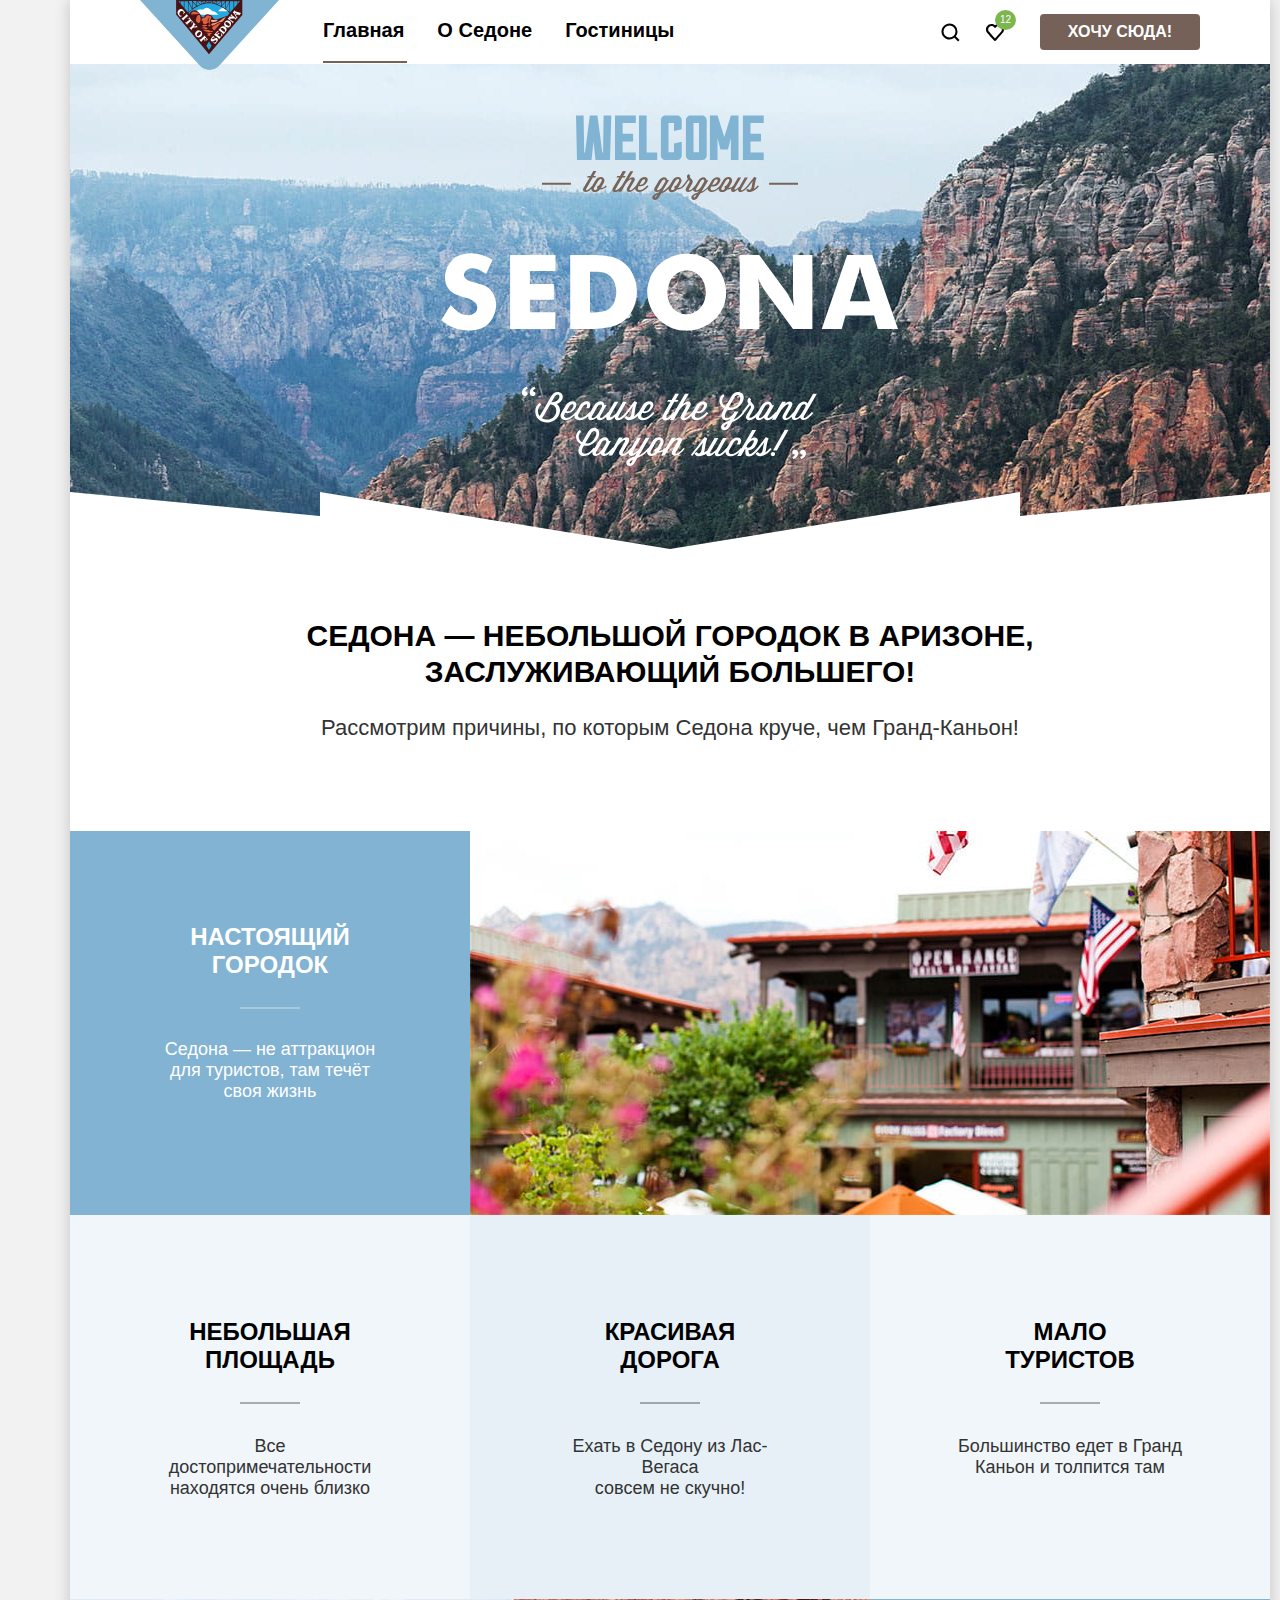
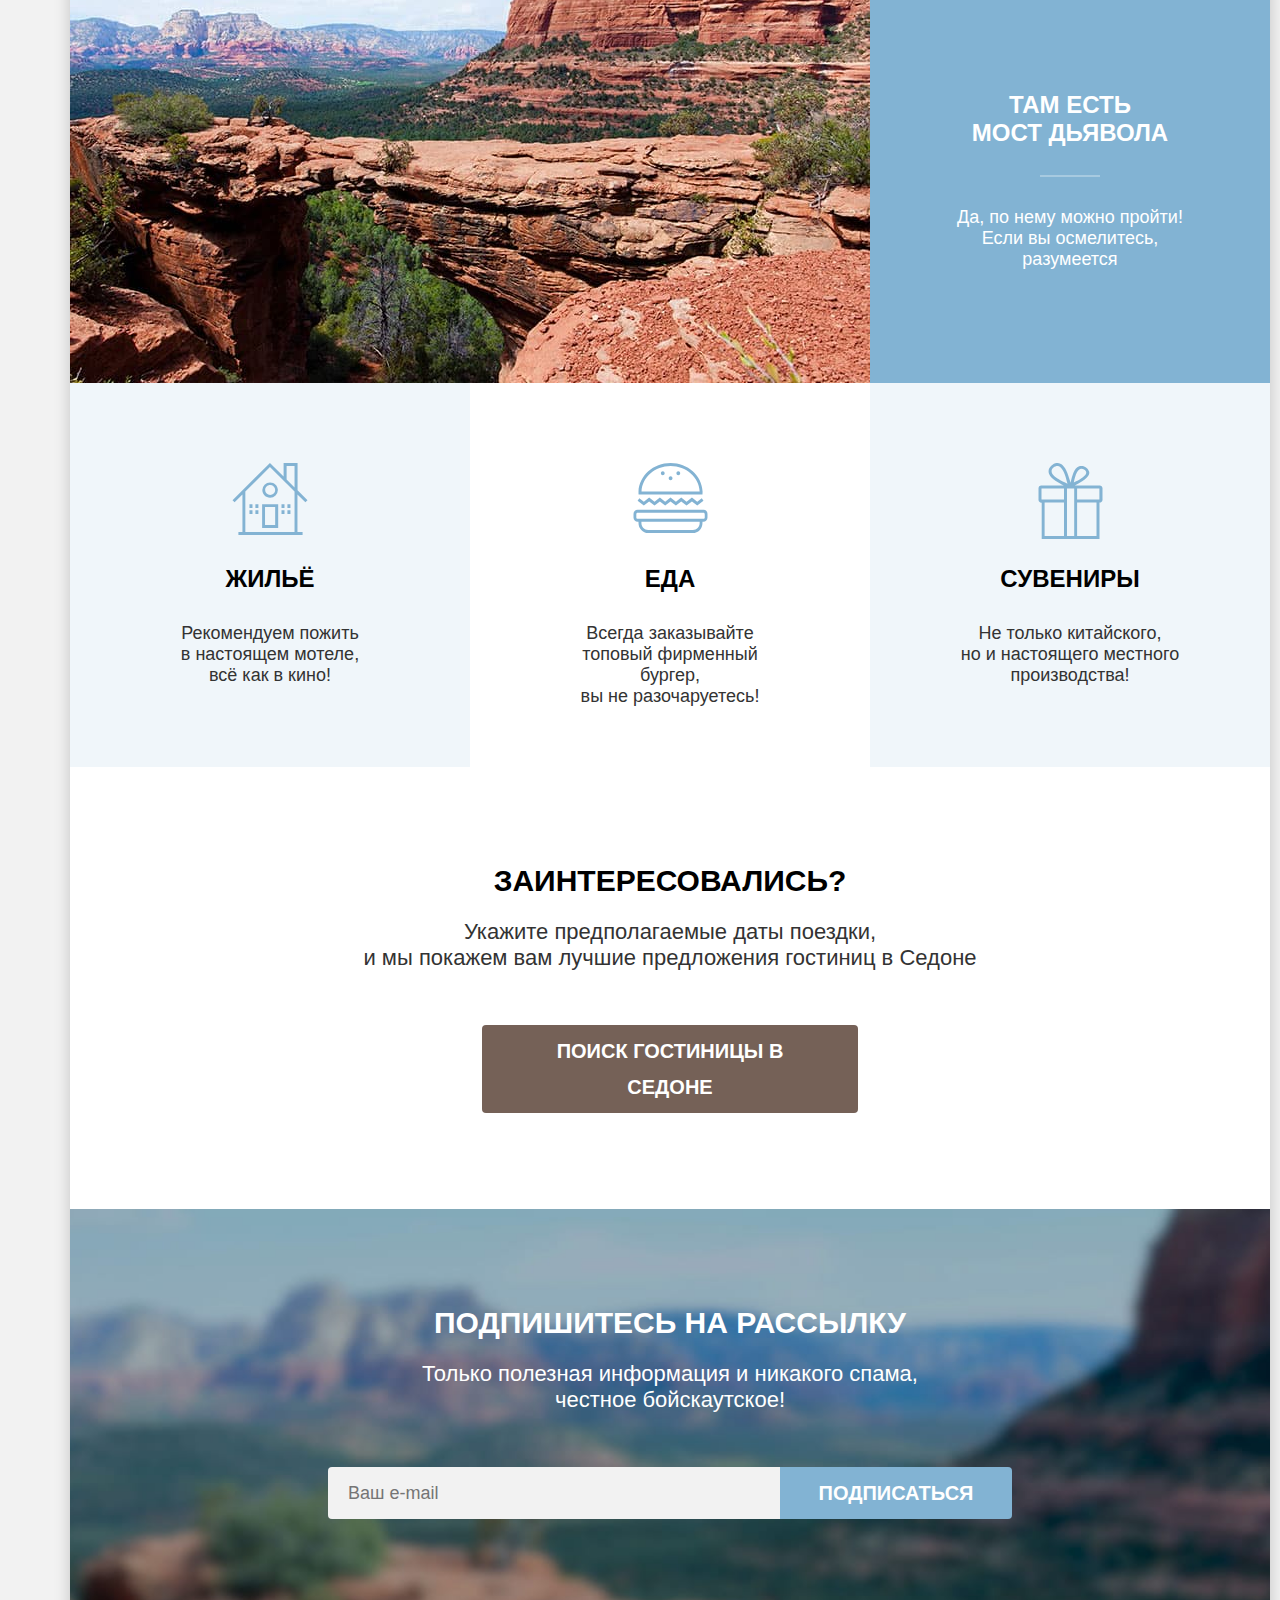
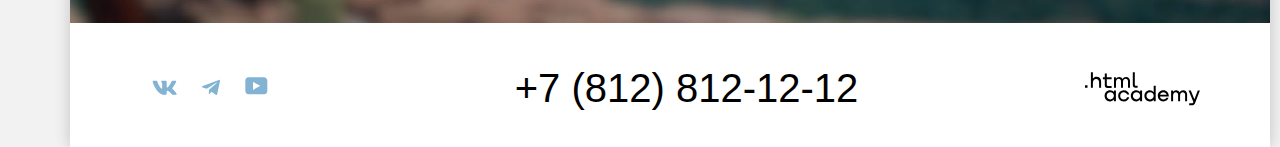
==== commit 9f1dccb5: "Проверяяет по критериям и пиксель перфект" ====
--- a/index.html
+++ b/index.html
@@ -12,7 +12,7 @@
       <header class="page-header">
         <nav class="navigation">
           <a class="navigation-logo" href="#">
-            <img alt="Логотип Седоны" src="images/logo_small.svg" width="139" height="70">
+            <img alt="Логотип Седоны." src="images/logo-small.svg" width="139" height="70">
           </a>
         <ul class="navigation-list">
           <li class="navigation-item">
@@ -47,12 +47,11 @@
 
     <main class="main-container main-index">
       <section class="hero">
-        <h1 class="visually-hidden">Город Седона</h1>
-          <img class="logo" alt="Welcome to the gorgeous Sedona 'because the Grand Canyon sucks' " src="images/logo_welcome.svg" width="458" height="352">
+        <h1 class="visually-hidden">Город Седона.</h1>
+          <img class="logo" alt="Welcome to the gorgeous Sedona 'because the Grand Canyon sucks'." src="images/logo-welcome.svg" width="458" height="352">
       </section>
       <section class="advantages">
-        <h2 class="advantages-title-big">Седона — небольшой городок в Аризоне,<br>
-            заслуживающий большего!</h2>
+        <h2 class="advantages-title-big">Седона — небольшой городок в Аризоне,<br> заслуживающий большего!</h2>
           <p class="advantages-description">Рассмотрим причины, по которым Седона круче, чем Гранд-Каньон!</p>
 
           <ul class="advantages-list">
@@ -61,7 +60,7 @@
                 <h3 class="advantages-item-title advantages-item-title-dark">Настоящий<br> городок</h3>
                   <p class="advantages-item-description">Седона — не аттракцион для туристов, там течёт своя жизнь</p>
               </article>
-                <img class="advantages-image" alt="Красивый дом с флагами" src="images/city-pretty-house.jpg" width="800" height="384">
+                <img class="advantages-image" alt="Красивый дом с флагами." src="images/city-pretty-house.jpg" width="800" height="384">
             </li>
 
             <li class="advantages-item">
@@ -83,7 +82,7 @@
             </li>
 
             <li class="advantages-item advantages-item-dark">
-              <img class="advantages-image" alt="Каменный мост в ущелье" src="images/city-bridge.jpg" width="800" height="384">
+              <img class="advantages-image" alt="Каменный мост в ущелье." src="images/city-bridge.jpg" width="800" height="384">
                 <article class="item-dark">
                   <h3 class="advantages-item-title advantages-item-title-dark">Там есть<br>
                     мост дьявола</h3>
@@ -116,7 +115,7 @@
         </section>
 
       <section class="search">
-        <h2 class="visually-hidden">Поиск гостиницы</h2>
+        <h2 class="visually-hidden">Поиск гостиницы.</h2>
           <p class="search-title">Заинтересовались?</p>
           <p class="search-text">Укажите предполагаемые даты поездки,<br> и мы покажем вам лучшие предложения гостиниц в Седоне</p>
           <button class="search-button button" type="button">ПОИСК ГОСТИНИЦЫ В седоне</button>
@@ -127,8 +126,8 @@
           <p class="subscribe-text">Только полезная информация и никакого спама,<br> честное бойскаутское!</p>
             <form class="subscribe-form" action="https://echo.htmlacademy.ru/" method="post">
               <label class="visually-hidden" for="subscribe-email">Email</label>
-                <input class="subscribe-field" placeholder="Ваш e-mail" type="email" name="subscribe-email" id="subscribe-email">
-                  <button class="subscribe-button button" type="submit">Подписаться</button>
+                <input class="subscribe-field" placeholder="Ваш e-mail" type="email" name="subscribe-email" id="subscribe-email" required>
+                <button class="subscribe-button button" type="submit">Подписаться</button>
             </form>
       </section>
 
@@ -136,116 +135,138 @@
 
     <footer class="page-footer">
       <section class="footer-social">
-        <h2 class="visually-hidden">Соцсети</h2>
+        <h2 class="visually-hidden">Соцсети.</h2>
           <ul class="footer-social-list">
             <li class="footer-social-item">
               <a class="footer-social-link footer-social-vk" href="https://vk.com/htmlacademy">
-                <svg class="footer-social-logo" width="25" height="15" viewBox="0 0 25 15" aria-hidden="true" focusable="false" fill="none" xmlns="http://www.w3.org/2000/svg"><path fill-rule="evenodd" clip-rule="evenodd" d="M24.12 1.8c.16-.54 0-.94-.8-.94H20.7c-.67 0-.98.34-1.15.73 0 0-1.33 3.2-3.22 5.27-.61.6-.9.8-1.23.8-.16 0-.41-.2-.41-.75v-5.1c0-.66-.19-.95-.74-.95H9.82c-.42 0-.67.3-.67.59 0 .62.95.76 1.04 2.51v3.8c0 .83-.15.98-.48.98-.9 0-3.06-3.2-4.34-6.88-.25-.72-.5-1-1.18-1H1.57c-.75 0-.9.34-.9.73 0 .68.89 4.07 4.14 8.55 2.17 3.06 5.23 4.72 8 4.72 1.68 0 1.88-.37 1.88-1v-2.32c0-.74.16-.88.7-.88.38 0 1.05.19 2.6 1.66 1.79 1.75 2.08 2.54 3.08 2.54h2.63c.75 0 1.12-.37.9-1.1-.23-.72-1.08-1.77-2.2-3.02-.62-.71-1.54-1.48-1.82-1.86-.39-.5-.28-.71 0-1.15 0 0 3.2-4.42 3.54-5.93Z"/></svg>
-                <span class="visually-hidden">Вконтакте</span>
+                <svg class="footer-social-logo" width="25" height="15" viewBox="0 0 25 15" aria-hidden="true" focusable="false" fill="none" xmlns="http://www.w3.org/2000/svg">
+                <path fill-rule="evenodd" clip-rule="evenodd" d="M24.12 1.8c.16-.54 0-.94-.8-.94H20.7c-.67 0-.98.34-1.15.73 0 0-1.33 3.2-3.22 5.27-.61.6-.9.8-1.23.8-.16 0-.41-.2-.41-.75v-5.1c0-.66-.19-.95-.74-.95H9.82c-.42 0-.67.3-.67.59 0 .62.95.76 1.04 2.51v3.8c0 .83-.15.98-.48.98-.9 0-3.06-3.2-4.34-6.88-.25-.72-.5-1-1.18-1H1.57c-.75 0-.9.34-.9.73 0 .68.89 4.07 4.14 8.55 2.17 3.06 5.23 4.72 8 4.72 1.68 0 1.88-.37 1.88-1v-2.32c0-.74.16-.88.7-.88.38 0 1.05.19 2.6 1.66 1.79 1.75 2.08 2.54 3.08 2.54h2.63c.75 0 1.12-.37.9-1.1-.23-.72-1.08-1.77-2.2-3.02-.62-.71-1.54-1.48-1.82-1.86-.39-.5-.28-.71 0-1.15 0 0 3.2-4.42 3.54-5.93Z"/>
+                </svg>
+                <span class="visually-hidden">Соцсеть Вконтакте.</span>
               </a>
             </li>
             <li class="footer-social-item">
               <a class="footer-social-link footer-social-tg" href="https://t.me/htmlacademy">
-                <svg class="footer-social-logo" width="18" height="16" viewBox="0 0 18 16" aria-hidden="true" focusable="false" fill="none" xmlns="http://www.w3.org/2000/svg"><path d="M16.79.96.84 7.1c-1.09.44-1.08 1.05-.2 1.32l4.1 1.28 9.47-5.98c.44-.27.85-.13.52.17l-7.68 6.93-.28 4.22c.41 0 .6-.2.83-.41l1.99-1.94 4.13 3.06c.77.42 1.31.2 1.5-.71l2.72-12.8c.28-1.1-.43-1.61-1.16-1.28Z"/></svg>
-                <span class="visually-hidden">Телеграм</span>
+                <svg class="footer-social-logo" width="18" height="16" viewBox="0 0 18 16" aria-hidden="true" focusable="false" fill="none" xmlns="http://www.w3.org/2000/svg">
+                <path d="M16.79.96.84 7.1c-1.09.44-1.08 1.05-.2 1.32l4.1 1.28 9.47-5.98c.44-.27.85-.13.52.17l-7.68 6.93-.28 4.22c.41 0 .6-.2.83-.41l1.99-1.94 4.13 3.06c.77.42 1.31.2 1.5-.71l2.72-12.8c.28-1.1-.43-1.61-1.16-1.28Z"/>
+                </svg>
+                <span class="visually-hidden">Соцсеть Телеграм.</span>
               </a>
             </li>
             <li class="footer-social-item">
               <a class="footer-social-link footer-social-youtube" href="https://www.youtube.com/user/htmlacademyru">
-                <svg class="footer-social-logo" width="23" height="18" viewBox="0 0 23 18" aria-hidden="true" focusable="false" fill="none" xmlns="http://www.w3.org/2000/svg"><path d="M18.94.36H3.51C1.65.36.33 1.95.33 3.76v10.09c0 1.91 1.32 3.5 3.18 3.5h15.65c1.64 0 3.17-1.59 3.17-3.4V3.76c-.22-1.8-1.53-3.4-3.39-3.4ZM7.99 12.89V4.82l7.34 4.04-7.34 4.03Z"/></svg>
-                <span class="visually-hidden">Ютуб</span>
+                <svg class="footer-social-logo" width="23" height="18" viewBox="0 0 23 18" aria-hidden="true" focusable="false" fill="none" xmlns="http://www.w3.org/2000/svg">
+                <path d="M18.94.36H3.51C1.65.36.33 1.95.33 3.76v10.09c0 1.91 1.32 3.5 3.18 3.5h15.65c1.64 0 3.17-1.59 3.17-3.4V3.76c-.22-1.8-1.53-3.4-3.39-3.4ZM7.99 12.89V4.82l7.34 4.04-7.34 4.03Z"/>
+                </svg>
+                <span class="visually-hidden">Соцсеть Ютуб.</span>
               </a>
             </li>
           </ul>
       </section>
 
       <section class="footer-phone">
-        <h2 class="visually-hidden">Телефон</h2>
+        <h2 class="visually-hidden">Номер телефона.</h2>
           <a class="footer-phone-number" href="tel:+78128121212">+7 (812) 812-12-12</a>
       </section>
 
       <section class="footer-copyright">
-        <h2 class="visually-hidden">Копирайт</h2>
+        <h2 class="visually-hidden">Копирайт.</h2>
           <a class="footer-link" href="https://htmlacademy.ru">
-            <svg class="footer-contacts-logo" width="115" height="34" viewBox="0 0 115 34" fill="none" xmlns="http://www.w3.org/2000/svg"><path d="M0 13.26v2.6h2.5v-2.6H0ZM11.6 4.86c-1.6 0-2.8.7-3.6 1.7h-.1V.36h-2v15.5h2v-5.3c0-2.1 1.3-3.6 3.3-3.6 1.8 0 2.9 1.4 2.9 3.2v5.7h2v-6.1c.1-3-1.8-4.9-4.5-4.9ZM26.6 5.16h-4.8v-3.7h-2v3.8h-1.9v2h1.9v6c0 1.7 1 2.7 2.7 2.7h4.1v-2h-3.7c-.7 0-1.1-.4-1.1-1.1v-5.7h4.8v-2ZM41.1 4.96c-1.6 0-2.9.8-3.5 2.1h-.1c-.6-1.2-1.8-2.1-3.4-2.1-1.4 0-2.5.8-3.1 1.8h-.1v-1.6H29v10.6h2v-5.4c0-2 1-3.5 2.6-3.5 1.5 0 2.4 1 2.4 2.6v6.3h2v-5.6c0-2.4 1.4-3.3 2.6-3.3 1.5 0 2.4 1 2.4 2.6v6.3h2v-6.5c.1-2.5-1.4-4.3-3.9-4.3ZM47.8 13.06c0 1.7 1 2.7 2.8 2.7h2v-2h-1.7c-.7 0-1.1-.4-1.1-1.1V.36h-2v12.7ZM28.9 20.06c-.9-1.1-2.2-1.8-3.9-1.8-3.1 0-5.4 2.3-5.4 5.6s2.3 5.6 5.4 5.6c1.8 0 3-.8 3.8-1.9h.1v1.6h2v-10.6h-2v1.5Zm-3.6 7.4c-2.2 0-3.6-1.6-3.6-3.6s1.4-3.6 3.6-3.6 3.6 1.6 3.6 3.6c0 1.9-1.4 3.6-3.6 3.6ZM44.2 22.36c-.5-2.4-2.6-4.1-5.4-4.1a5.4 5.4 0 0 0-5.6 5.6c0 3.1 2.2 5.6 5.6 5.6 2.8 0 4.9-1.8 5.4-4.2h-2.1a3.4 3.4 0 0 1-3.3 2.3c-2.2 0-3.6-1.6-3.6-3.6s1.4-3.6 3.6-3.6c1.6 0 2.8 1 3.3 2.2h2.1v-.2ZM55.1 20.06c-.9-1.1-2.2-1.8-3.9-1.8-3.1 0-5.4 2.3-5.4 5.6s2.3 5.6 5.4 5.6c1.8 0 3-.8 3.8-1.9h.1v1.6h2v-10.6h-2v1.5Zm-3.6 7.4c-2.2 0-3.6-1.6-3.6-3.6s1.4-3.6 3.6-3.6 3.6 1.6 3.6 3.6c0 1.9-1.5 3.6-3.6 3.6ZM68.7 20.16c-.9-1.1-2.2-1.9-3.9-1.9-3.1 0-5.4 2.3-5.4 5.6s2.2 5.6 5.4 5.6c1.7 0 3-.8 3.8-1.8h.1v1.5h2v-15.4h-2v6.4Zm-3.6 7.3c-2.2 0-3.6-1.6-3.6-3.6s1.4-3.6 3.6-3.6 3.6 1.6 3.6 3.6c-.1 2-1.5 3.6-3.6 3.6ZM78.3 18.26c-3.3 0-5.5 2.5-5.5 5.6 0 3 2.1 5.6 5.5 5.6 2.5 0 4.5-1.3 5.2-3.6h-2.1c-.5 1-1.6 1.6-3 1.6-1.9 0-3.3-1.3-3.4-2.9h8.8c.2-3.6-2-6.3-5.5-6.3Zm0 1.9c1.7 0 3 1 3.3 2.6h-6.5c.3-1.5 1.5-2.6 3.2-2.6ZM98.2 18.26c-1.6 0-2.9.8-3.6 2h-.1c-.6-1.2-1.8-2-3.4-2-1.4 0-2.5.7-3.1 1.8v-1.5h-1.9v10.6h2v-5.4c0-2 1-3.4 2.6-3.5 1.5 0 2.4 1 2.4 2.6v6.3h2v-5.6c0-2.4 1.4-3.3 2.6-3.3 1.5 0 2.4 1 2.4 2.6v6.3h2v-6.5c.1-2.6-1.4-4.4-3.9-4.4ZM109.4 27.36l-3.6-8.9h-2.2l4.8 11.6c-.3.9-.7 1.2-1.7 1.2h-2.5v2h2.5c1.8 0 2.8-.8 3.5-2.6l4.7-12.2h-2.1l-3.4 8.9Z"/></svg>
+            <svg class="footer-contacts-logo" width="115" height="34" viewBox="0 0 115 34" fill="none" xmlns="http://www.w3.org/2000/svg" role="img" aria-label="Копирайт сайта">
+            <path d="M0 13.26v2.6h2.5v-2.6H0ZM11.6 4.86c-1.6 0-2.8.7-3.6 1.7h-.1V.36h-2v15.5h2v-5.3c0-2.1 1.3-3.6 3.3-3.6 1.8 0 2.9 1.4 2.9 3.2v5.7h2v-6.1c.1-3-1.8-4.9-4.5-4.9ZM26.6 5.16h-4.8v-3.7h-2v3.8h-1.9v2h1.9v6c0 1.7 1 2.7 2.7 2.7h4.1v-2h-3.7c-.7 0-1.1-.4-1.1-1.1v-5.7h4.8v-2ZM41.1 4.96c-1.6 0-2.9.8-3.5 2.1h-.1c-.6-1.2-1.8-2.1-3.4-2.1-1.4 0-2.5.8-3.1 1.8h-.1v-1.6H29v10.6h2v-5.4c0-2 1-3.5 2.6-3.5 1.5 0 2.4 1 2.4 2.6v6.3h2v-5.6c0-2.4 1.4-3.3 2.6-3.3 1.5 0 2.4 1 2.4 2.6v6.3h2v-6.5c.1-2.5-1.4-4.3-3.9-4.3ZM47.8 13.06c0 1.7 1 2.7 2.8 2.7h2v-2h-1.7c-.7 0-1.1-.4-1.1-1.1V.36h-2v12.7ZM28.9 20.06c-.9-1.1-2.2-1.8-3.9-1.8-3.1 0-5.4 2.3-5.4 5.6s2.3 5.6 5.4 5.6c1.8 0 3-.8 3.8-1.9h.1v1.6h2v-10.6h-2v1.5Zm-3.6 7.4c-2.2 0-3.6-1.6-3.6-3.6s1.4-3.6 3.6-3.6 3.6 1.6 3.6 3.6c0 1.9-1.4 3.6-3.6 3.6ZM44.2 22.36c-.5-2.4-2.6-4.1-5.4-4.1a5.4 5.4 0 0 0-5.6 5.6c0 3.1 2.2 5.6 5.6 5.6 2.8 0 4.9-1.8 5.4-4.2h-2.1a3.4 3.4 0 0 1-3.3 2.3c-2.2 0-3.6-1.6-3.6-3.6s1.4-3.6 3.6-3.6c1.6 0 2.8 1 3.3 2.2h2.1v-.2ZM55.1 20.06c-.9-1.1-2.2-1.8-3.9-1.8-3.1 0-5.4 2.3-5.4 5.6s2.3 5.6 5.4 5.6c1.8 0 3-.8 3.8-1.9h.1v1.6h2v-10.6h-2v1.5Zm-3.6 7.4c-2.2 0-3.6-1.6-3.6-3.6s1.4-3.6 3.6-3.6 3.6 1.6 3.6 3.6c0 1.9-1.5 3.6-3.6 3.6ZM68.7 20.16c-.9-1.1-2.2-1.9-3.9-1.9-3.1 0-5.4 2.3-5.4 5.6s2.2 5.6 5.4 5.6c1.7 0 3-.8 3.8-1.8h.1v1.5h2v-15.4h-2v6.4Zm-3.6 7.3c-2.2 0-3.6-1.6-3.6-3.6s1.4-3.6 3.6-3.6 3.6 1.6 3.6 3.6c-.1 2-1.5 3.6-3.6 3.6ZM78.3 18.26c-3.3 0-5.5 2.5-5.5 5.6 0 3 2.1 5.6 5.5 5.6 2.5 0 4.5-1.3 5.2-3.6h-2.1c-.5 1-1.6 1.6-3 1.6-1.9 0-3.3-1.3-3.4-2.9h8.8c.2-3.6-2-6.3-5.5-6.3Zm0 1.9c1.7 0 3 1 3.3 2.6h-6.5c.3-1.5 1.5-2.6 3.2-2.6ZM98.2 18.26c-1.6 0-2.9.8-3.6 2h-.1c-.6-1.2-1.8-2-3.4-2-1.4 0-2.5.7-3.1 1.8v-1.5h-1.9v10.6h2v-5.4c0-2 1-3.4 2.6-3.5 1.5 0 2.4 1 2.4 2.6v6.3h2v-5.6c0-2.4 1.4-3.3 2.6-3.3 1.5 0 2.4 1 2.4 2.6v6.3h2v-6.5c.1-2.6-1.4-4.4-3.9-4.4ZM109.4 27.36l-3.6-8.9h-2.2l4.8 11.6c-.3.9-.7 1.2-1.7 1.2h-2.5v2h2.5c1.8 0 2.8-.8 3.5-2.6l4.7-12.2h-2.1l-3.4 8.9Z"/></svg>
           </a>
       </section>
     </footer>
   </div>
 
-     <div class="modal-container modal-container-close">
+    <div class="modal-container modal-container-close">
       <div class="modal modal-search">
-        <section class="modal-content">
-          <h2 class="modal-title">Поиск гостиницы в Седоне</h2>
-
-          <button class="modal-close-button">
-            <svg class="modal-close-icon"  width="15" height="15" viewBox="0 0 15 15" xmlns="http://www.w3.org/2000/svg"><path d="M14.5 1.78 13.2.5 7.49 6.2 1.79.5.48 1.8l5.7 5.7-5.7 5.7 1.3 1.3 5.7-5.7 5.7 5.7 1.3-1.3-5.7-5.7 5.7-5.7Z"/></svg>
-            <span class="visually-hidden">Закрыть</span>
+        <h2 class="modal-title">Поиск гостиницы в Седоне</h2>
+
+          <button class="modal-close-button" type="button">
+            <svg class="modal-close-icon"  width="15" height="15" viewBox="0 0 15 15" xmlns="http://www.w3.org/2000/svg"  role="img" aria-label="Кнопка закрыть">
+            <path d="M14.5 1.78 13.2.5 7.49 6.2 1.79.5.48 1.8l5.7 5.7-5.7 5.7 1.3 1.3 5.7-5.7 5.7 5.7 1.3-1.3-5.7-5.7 5.7-5.7Z"/></svg>
+            <span class="visually-hidden">Кнопка закрыть.</span>
           </button>
 
 
-            <form>
-              <div class="modal-grid">
-                <span class="checkin">Дата заезда:</span>
-                <div class="datein-wrap">
-                  <label class="visually-hidden" for="checkin">Дата заезда:</label>
-                    <input class="datein" type="text" id="checkin" placeholder="27 апреля 2020" value="27 апреля 2020">
-                      <span class="modal-calendar"></span>
-                </div>
-
-                      <span class="modal-error">Мы не можем отправить вас в прошлое.</span>
-
-                      <span class="checkout">Дата выезда:</span>
-                        <div class="dateout-wrap">
-                          <label class="visually-hidden" for="checkout">Дата выезда:</label>
-                            <input class="dateout" type="text" id="checkout" placeholder="1 сентября 2023">
-
-                            <span class="modal-calendar-two"></span>
-                          </div>
-                            <span class="checkout-message">На эти даты есть свободные номера. Пока есть.</span>
-
-
-                      <span class="adults">Взрослые:</span>
-                    <div class="adultsnumber">
-                      <button class="modal-change" type="button">
-                        <svg class="minus" width="14" height="2" viewBox="0 0 14 2" fill="none" xmlns="http://www.w3.org/2000/svg"><path d="M0 0v2h14V0H0Z"/></svg>
-
-                      </button>
-                        <input class="input-number" id="adult" name="adult" type="number" value="2">
-                      <button class="modal-change" type="button">
-                        <svg class="plus" width="14" height="14" viewBox="0 0 14 14" fill="none" xmlns="http://www.w3.org/2000/svg"><path d="M14 6H8V0H6v6H0v2h6v6h2V8h6V6Z" /></svg>
-                      </button>
-                    </div>
-
-
-                    <span class="kids">Дети:</span>
-
-                    <span class="tooltip">
-                      <button class="tooltip-toggle" type="button aria-labelledby="tooltip-label-date"">
-                        <svg class="tooltip-icon" aria-hidden="true" focusable="false" width="2" height="12" viewBox="0 0 2 12" fill="none" xmlns="http://www.w3.org/2000/svg">
-                          <path fill-rule="evenodd" clip-rule="evenodd" d="M0 0h2v2H0V0Zm2 12H0V3h2v9Z" fill="#fff"/>
-                        </svg>
-                      </button>
-                      <span class="tooltip-text" role="tooltip" id="tooltip-text">Укажите количество детей, которые будут с вами, возраст которых от 6 до 18 лет. Дети до 6 лет размещаются бесплатно.</span>
+          <form class="modal-form" action="https://echo.htmlacademy.ru/" method="post">
+            <div class="date-input-container">
+              <div class="checkin-input-container">
+                <label class="checkin-label modal-label" for="checkin-input">Дата заезда:</label>
+                  <input class="checkin-input-field" type="text" id="checkin-input" placeholder="Укажите дату" value="27 апреля 2020" required>
+                    <svg class="calendar" width="16" height="15" viewBox="0 0 16 15" fill="none" xmlns="http://www.w3.org/2000/svg" role="img" aria-label="Календарь">
+                    <path d="M5.75 10c.3 0 .5-.2.5-.5s-.2-.5-.5-.5-.5.2-.5.5.2.5.5.5Z" fill="#000"/>
+                    <path d="M15 2h-2V0h-1v2H4V0H3v2H1c-.6 0-1 .4-1 1v11c0 .5.4 1 1 1h14c.5 0 1-.5 1-1V3c0-.6-.5-1-1-1Zm0 12H1V7h14v7ZM1 6V3h2v2h1V3h8v2h1V3h2v3H1Z" fill="#000"/><path d="M8 10c.3 0 .5-.2.5-.5S8.3 9 8 9s-.5.2-.5.5.2.5.5.5ZM10.25 10c.3 0 .5-.2.5-.5s-.2-.5-.5-.5-.5.2-.5.5.2.5.5.5ZM5.75 11c-.3 0-.5.2-.5.5s.2.5.5.5.5-.2.5-.5-.2-.5-.5-.5ZM3.5 10c.3 0 .5-.2.5-.5S3.8 9 3.5 9s-.5.2-.5.5.2.5.5.5ZM3.5 11c-.3 0-.5.2-.5.5s.2.5.5.5.5-.2.5-.5-.2-.5-.5-.5ZM8 11c-.3 0-.5.2-.5.5s.2.5.5.5.5-.2.5-.5-.2-.5-.5-.5ZM10.25 11c-.3 0-.5.2-.5.5s.2.5.5.5.5-.2.5-.5-.2-.5-.5-.5ZM12.5 10c.3 0 .5-.2.5-.5s-.2-.5-.5-.5-.5.2-.5.5.2.5.5.5ZM12.5 11c-.3 0-.5.2-.5.5s.2.5.5.5.5-.2.5-.5-.2-.5-.5-.5Z" fill="#000"/>
+                    </svg>
+
+                  <span class="checkin-message modal-error">Мы не можем отправить вас в прошлое.</span>
+              </div>
+              <div class="checkout-input-container">
+                <label class="checkout-label modal-label" for="checkout-input">Дата выезда:</label>
+                  <input class="checkout-input-field" type="text" id="checkout-input" placeholder="Укажите дату" value="1 сентября 2023" required>
+                    <svg class="calendar" width="16" height="15" viewBox="0 0 16 15" fill="none" xmlns="http://www.w3.org/2000/svg" role="img" aria-label="Календарь">
+                    <path d="M5.75 10c.3 0 .5-.2.5-.5s-.2-.5-.5-.5-.5.2-.5.5.2.5.5.5Z" fill="#000"/>
+                    <path d="M15 2h-2V0h-1v2H4V0H3v2H1c-.6 0-1 .4-1 1v11c0 .5.4 1 1 1h14c.5 0 1-.5 1-1V3c0-.6-.5-1-1-1Zm0 12H1V7h14v7ZM1 6V3h2v2h1V3h8v2h1V3h2v3H1Z" fill="#000"/><path d="M8 10c.3 0 .5-.2.5-.5S8.3 9 8 9s-.5.2-.5.5.2.5.5.5ZM10.25 10c.3 0 .5-.2.5-.5s-.2-.5-.5-.5-.5.2-.5.5.2.5.5.5ZM5.75 11c-.3 0-.5.2-.5.5s.2.5.5.5.5-.2.5-.5-.2-.5-.5-.5ZM3.5 10c.3 0 .5-.2.5-.5S3.8 9 3.5 9s-.5.2-.5.5.2.5.5.5ZM3.5 11c-.3 0-.5.2-.5.5s.2.5.5.5.5-.2.5-.5-.2-.5-.5-.5ZM8 11c-.3 0-.5.2-.5.5s.2.5.5.5.5-.2.5-.5-.2-.5-.5-.5ZM10.25 11c-.3 0-.5.2-.5.5s.2.5.5.5.5-.2.5-.5-.2-.5-.5-.5ZM12.5 10c.3 0 .5-.2.5-.5s-.2-.5-.5-.5-.5.2-.5.5.2.5.5.5ZM12.5 11c-.3 0-.5.2-.5.5s.2.5.5.5.5-.2.5-.5-.2-.5-.5-.5Z" fill="#000"/>
+                    </svg>
+                   <span class="checkout-message">На эти даты есть свободные номера. Пока есть.</span>
+              </div>
+            </div>
+
+            <div class="people-number-container">
+              <div class="adults-number-container">
+                <label for="adults" class="adults-number-label">Взрослые:</label>
+                  <div class="number-container">
+                    <button class="minus" type="button">
+                      <span class="minus-wrapper">
+                        <svg xmlns="http://www.w3.org/2000/svg" width="14" height="2" fill="none" viewBox="0 0 14 2" role="img" aria-label="Кнопка минус">
+                        <path class="minus-svg" fill="#756157" fill-opacity=".3" d="M0 0v2h14V0H0Z" />
+                        </svg>
+                      </span>
+                      <span class="visually-hidden">Убавить число.</span>
+                    </button>
+                    <input type="number" class="adults-number" id="adults" value="2">
+                    <button class="plus" type="button">
+                      <span class="plus-wrapper">
+                        <svg xmlns="http://www.w3.org/2000/svg" width="14" height="14" fill="none" viewBox="0 0 14 14" role="img" aria-label="Кнопка плюс">
+                        <path class="plus-svg" fill="#756157" fill-opacity=".3" d="M14 6H8V0H6v6H0v2h6v6h2V8h6V6Z" />
+                        </svg>
+                      </span>
+                      <span class="visually-hidden">Прибавить число.</span></button>
+                  </div>
+              </div>
+
+              <div class="kids-number-container">
+                <label for="kids" class="kids-number-label">Дети:</label>
+                  <button class="tooltip" type="button">
+                    <span class="tooltip-message">Укажите количество детей,<br> которые будут с вами, возраст которых от 6 до 18 лет. Дети до 6 лет
+                      размещаются бесплатно.
                     </span>
-
-
-                  <div class="kidsnumber">
-                    <button class="modal-change" type="button">
-                      <svg class="minus" width="14" height="2" viewBox="0 0 14 2" fill="none" xmlns="http://www.w3.org/2000/svg"><path d="M0 0v2h14V0H0Z"/></svg>
+                  </button>
+                  <div class="number-container">
+                    <button class="minus" type="button">
+                      <span class="minus-wrapper">
+                        <svg xmlns="http://www.w3.org/2000/svg" width="14" height="2" fill="none" viewBox="0 0 14 2" role="img" aria-label="Кнопка минус">
+                        <path class="minus-svg" fill="#756157" fill-opacity=".3" d="M0 0v2h14V0H0Z" />
+                        </svg>
+                      </span>
+                      <span class="visually-hidden">Убавить число.</span>
                     </button>
-                      <input class="input-number" id="kid" name="kid" type="number" value="2">
-                    <button class="modal-change" type="button">
-                      <svg class="plus" width="14" height="14" viewBox="0 0 14 14" fill="none" xmlns="http://www.w3.org/2000/svg"><path d="M14 6H8V0H6v6H0v2h6v6h2V8h6V6Z" /></svg>
-                    </button>
+                    <input type="number" class="kids-number" id="kids" value="2">
+                    <button class="plus" type="button">
+                      <span class="plus-wrapper">
+                        <svg xmlns="http://www.w3.org/2000/svg" width="14" height="14" fill="none" viewBox="0 0 14 14" role="img" aria-label="Кнопка плюс">
+                        <path class="plus-svg" fill="#756157" fill-opacity=".3" d="M14 6H8V0H6v6H0v2h6v6h2V8h6V6Z" />
+                        </svg>
+                      </span>
+                      <span class="visually-hidden">Прибавить число.</span></button>
                   </div>
-
-                  <button class="button modal-button" type="submit">Найти</button>
-
-              </div>
-            </form>
-
-        </section>
+              </div>
+            </div>
+
+            <button class="button modal-button" type="submit">Найти</button>
+
+          </form>
 
       </div>
     </div>
--- a/styles/styles.css
+++ b/styles/styles.css
@@ -12,7 +12,6 @@
   font-style: normal;
   src: url("../fonts/ptsans-700.woff2") format("woff2");
   font-display: swap;
-
 }
 
 html {
@@ -42,13 +41,13 @@
   border: 0;
   clip: rect(0 0 0 0);
   overflow:hidden;
- }
+}
 
 .body-wrapper {
   background-color: #FFFFFF;
   margin: 0 auto;
   width: 1200px;
-  box-shadow: 0 0 15px rgba(0, 0, 0, 0.2);
+  box-shadow: 0 0 15px #00000033;
   display: flex;
   flex-direction: column;
   flex-grow: 1;
@@ -93,7 +92,7 @@
   line-height: 24px;
   background-color: #FFFFFF;
   text-decoration: none;
-  padding: 18px 3px 18px 0;
+  padding: 18px 3px 19px 0;
   box-sizing: border-box;
 }
 
@@ -116,10 +115,6 @@
 .navigation-user-item a:focus,
 .navigation-logo a:focus-visible{
   outline: 3px solid #83B3D3;
-}
-
-.navigation-logo-image {
-  height: 64px;
 }
 
 .navigation-user {
@@ -135,7 +130,6 @@
 
 .navigation-user-item {
   margin-right: 5px;
-
 }
 
 .navigation-user-link {
@@ -149,16 +143,14 @@
   text-decoration: none;
   min-width: 40px;
   min-height: 64px;
-
 }
 
 
 .navigation-search {
   cursor: pointer;
-  background-image: url('../images/search_icon.svg');
+  background-image: url('../images/search-icon.svg');
   background-repeat: no-repeat;
   background-position: center;
-
 }
 
 .navigation-like {
@@ -197,7 +189,6 @@
   text-decoration: none;
   cursor: pointer;
   text-align: center;
-
 }
 
 .header-button {
@@ -205,15 +196,20 @@
   margin-top: 14px;
   margin-right: 5px;
   margin-bottom: 14px;
-  max-width: 160px;
-}
+  width: 160px;
+  align-self: center;
+}
+
 
 .button:hover,
-.button:focus {
+.button:focus,
+.hotel-card-button:hover,
+.hotel-card-button:focus {
   background-color: #615048;
 }
 
-.button:active {
+.button:active,
+.hotel-card-button:active {
   background-color: #756157;
   color: #ffffff4d
 }
@@ -227,20 +223,13 @@
 
 
 
-.header-button {
-  padding-top: 8px;
-  padding-bottom: 8px;
-  padding-right: 34px;
-  padding-left: 34px;
-}
-
 .main-index {
   background-color: #FFFFFF;
   color: #333333;
 }
 
 .hero {
-  background-image: url("../images/mask_logo.svg"), url("../images/index_background.jpg");
+  background-image: url("../images/mask-logo.svg"), url("../images/index-background.jpg");
   background-position: center bottom, center;
   background-size: 100% auto;
   background-repeat: no-repeat, no-repeat;
@@ -296,7 +285,6 @@
   background-color: #83B3D31F;
   min-height: 384px;
   text-align: center;
-
 }
 
 .advantages-item-description {
@@ -320,7 +308,6 @@
   justify-self: flex-start;
   display: flex;
   justify-content: space-between;
-
 }
 
 
@@ -335,19 +322,16 @@
   text-transform: uppercase;
   color: #000000;
   margin: 0;
-
 }
 
 .advantages-item-title {
   padding: 103px 20px 0 20px;
-
 }
 
 .advantages-item-title-dark {
   color: #FFFFFF;
   padding-top: 92px;
   padding-bottom: 30px;
-  /* padding-left: 10px; */
   margin: 0 auto;
   position: relative;
   text-align: center;
@@ -391,7 +375,7 @@
 
 .advantages-special-item {
   background-color: #83b3d31f;
-  background-image: url('../images/house_icon.svg');
+  background-image: url('../images/house-icon.svg');
   background-repeat: no-repeat;
   background-position-x: center;
   background-position-y: 80px;
@@ -401,12 +385,12 @@
 
 .advantages-special-burger {
   background-color: #FFFFFF;
-  background-image: url('../images/hamburger_icon.svg');
+  background-image: url('../images/hamburger-icon.svg');
   background-repeat: no-repeat;
 }
 
 .advantages-special-souvenir {
-  background-image: url('../images/present_icon.svg');
+  background-image: url('../images/present-icon.svg');
   background-repeat: no-repeat;
 }
 
@@ -452,7 +436,7 @@
 }
 
 .subscribe {
-  background-image: url('../images/background_subscribe.jpg');
+  background-image: url('../images/background-subscribe.jpg');
   background-size: cover;
   background-repeat: no-repeat;
   background-position: center;
@@ -478,8 +462,17 @@
 .modal-button:hover,
 .modal-button:focus {
   background-color: #68A2CA;
-
-}
+  border: none;
+  outline: none;
+}
+
+.subscribe-button:focus-visible,
+.hotel-card-button-favourite:focus-visible,
+.button-submit:focus-visible,
+.modal-button:focus-visible {
+  outline: 3px solid #83B3D3;
+}
+
 
 .subscribe-button:active,
 .hotel-card-button-favourite:active,
@@ -544,8 +537,7 @@
   list-style-type: none;
   padding: 0;
   margin: 0;
-  padding-top: 10px;
-
+  padding-top: 7px;
 }
 
 .footer-social-link {
@@ -553,7 +545,6 @@
   height: 17px;
   margin-right: 25px;
   margin-bottom: 10px;
-
 }
 
 .footer-copyright {
@@ -561,7 +552,6 @@
 }
 
 
-
 .footer-social-logo {
   fill: #83B3D3;
 }
@@ -574,10 +564,13 @@
   fill:#68A2CA;
 }
 
+.footer-social-link:focus-visible {
+  outline: 3px solid #83B3D3;
+}
+
 .footer-social-logo:active {
   fill:#68a2ca4d;
 }
-
 
 .footer-social-item:nth-child(3n) {
   margin-right: 0;
@@ -587,6 +580,7 @@
   text-align: center;
   max-width: 400px;
 }
+
 
 .footer-phone-number {
   font-size: 40px;
@@ -595,9 +589,8 @@
   text-transform: uppercase;
   color:#000000;
   text-decoration: none;
-  padding-left: 30px;
+  padding-left: 25px;
   padding-right: 30px;
-
 }
 
 .footer-phone-number:hover {
@@ -608,6 +601,10 @@
   color: #756157;
 }
 
+.footer-phone-number:focus-visible {
+  outline: 3px solid #756157;
+}
+
 .footer-phone-number:active {
   color: #7561574d;
 }
@@ -628,8 +625,12 @@
   fill: #7561574d;
 }
 
+.footer-link:focus-visible {
+  outline: 3px solid #756157;
+}
+
 .hotels-sedona {
-  background-image: url("../images/catalog/catalog-background\ 1.jpg");
+  background-image: url("../images/catalog-background.jpg");
   background-size:cover;
   background-repeat: no-repeat;
   background-position: center;
@@ -677,7 +678,6 @@
   background-repeat: no-repeat;
   background-position: center;
   content: "";
-
 }
 
 .breadcrumbs-home {
@@ -700,8 +700,6 @@
   content: "";
 }
 
-
-
 .breadcrumbs-item:last-child::before {
   content: none;
 }
@@ -728,6 +726,7 @@
 
 .search-filter {
   display: flex;
+  flex-wrap: wrap;
   min-height: 230px;
   margin-top: 35px;
 
@@ -738,8 +737,6 @@
   padding: 0 0 0 70px;
   margin: 0;
 }
-
-
 
 .search-filter-group-price {
   display: grid;
@@ -754,7 +751,6 @@
   padding-left: 0;
   margin: 0;
 }
-
 
 .search-filter-item {
   margin-bottom: 16px;
@@ -786,14 +782,12 @@
   background-color: #FFFFFF;
   border: none;
   border-radius: 4px;
-
-
 }
 
 
 .control-input[type="checkbox"]:checked + .control-mark::after {
   position: absolute;
-  background-image: url('/images/tick_icon.svg');
+  background-image: url('/images/tick-icon.svg');
   background-position: 100%;
   background-repeat: no-repeat;
   background-color: inherit;
@@ -879,11 +873,10 @@
   font-size: 18px;
   font-family: inherit;
   line-height: 24px;
-  width: 143px;
-  height: 48px;
+  width: 145px;
+  height: 50px;
   padding: 12px 20px;
   box-sizing: border-box;
-
 }
 
 .search-filter-input::-webkit-outer-spin-button,
@@ -929,11 +922,9 @@
 
 .range-bar {
   position: absolute;
-
   height: 4px;
   width: 226px;
   background-color: #ffffff;
-
 }
 
 .range-scale {
@@ -942,7 +933,6 @@
   margin-bottom: 16px;
   background-color: #ffffff4d;
   border-radius: 4px;
-
 }
 
 .range-toggle {
@@ -990,17 +980,18 @@
   color: #FFFFFF;
   border-radius: 4px;
   border: none;
-  margin-top: 53px;
+  margin-top: 55px;
   padding: 8px 50px;
-  margin-bottom: 38px;
+  margin-bottom: 36px;
   width: 191px;
 }
 
 
 .button-reset {
   background-color: transparent;
-  padding-top: 8px;
+  padding-top: 5px;
   padding-bottom: 8px;
+  margin-bottom: 30px;
 }
 
 .button-reset:hover {
@@ -1017,7 +1008,6 @@
   background-color: transparent;
   outline: 3px solid #83B3D3;
   border-radius: 4px;
-
 }
 
 .button-reset:active {
@@ -1031,7 +1021,6 @@
   padding: 50px 70px 32px 70px;
   align-items: top;
   justify-content: flex-end;
-
 }
 
 .search-results-number {
@@ -1059,7 +1048,6 @@
   background-repeat: no-repeat;
   background-position: right 16px center;
   appearance: none;
-
 }
 
 .select-control:hover,
@@ -1103,8 +1091,8 @@
   outline: 2px solid #000000;
   border-radius: 4px;
   background-color: #FFFFFF;
-
-}
+}
+
 .button-light:focus {
 outline: 2px solid #68A2CA;
 border-radius: 4px;
@@ -1154,12 +1142,15 @@
   text-decoration: none;
 }
 
+.hotel-card-link:active{
+  opacity: 0.6;
+}
+
 .hotel-card-inner {
   display: grid;
   grid-template-columns: 140px 140px;
   row-gap: 16px;
   column-gap: 20px;
-
 }
 
 .hotel-card-price {
@@ -1175,7 +1166,6 @@
 
 .hotel-card-button {
   padding: 8px 26px;
-
 }
 
 .hotel-card-button-favourite {
@@ -1189,7 +1179,6 @@
   border-radius: 4px;
   border: none;
   min-width: 140px;
-
 }
 
 
@@ -1260,9 +1249,14 @@
 
 .pagination-item {
   margin-bottom: 8px;
+  max-width: 60px;
 }
 
 .pagination-item:not(:last-child) {
+  margin-right: 8px;
+}
+
+.pagination-item:last-child {
   margin-right: 8px;
 }
 
@@ -1337,8 +1331,6 @@
   color: #000000;
   padding: 0 30px 20px 30px;
   margin: 0;
-
-
 }
 
 .subscribe-text-inner {
@@ -1354,7 +1346,6 @@
   width: 100%;
   height: 100%;
   background-color: #f2f2f2cc;
-
 }
 
 .modal {
@@ -1364,6 +1355,7 @@
   background-color: #ffffff;
   box-shadow: 0 25px 50px #00000026;
   border-radius: 30px;
+  width: 577px;
 }
 
 
@@ -1395,7 +1387,6 @@
 
 .modal-close-icon:active {
   fill:#a1a1a1;
-
 }
 
 .modal-title {
@@ -1406,356 +1397,286 @@
   color: #000000;
   margin: 0;
   max-width: 520px;
-
-}
-
-.modal-grid {
-  display: grid;
-  grid-template-columns: 137px 198px 131px 110px;
-  grid-template-rows: 48px, 48px, 48px, 48px, 48px, 60px;
-  padding-top: 64px;
-  font-weight: 700;
+  margin-bottom: 64px;
+  padding-right: 20px;
+}
+
+.modal label {
+  font-family: inherit;
   font-size: 20px;
+  font-weight: 700;
   line-height: 24px;
-  color: #000000;
-
-}
-
-.checkin {
-  grid-row-start: 1;
-  grid-row-end: 1;
-  grid-column-start: 1;
-  grid-column-end: 2;
+  align-self: center;
   text-transform: capitalize;
-  margin-top: 10px;
+}
+
+
+.date-input-container {
+  display: flex;
+  flex-direction: column;
+}
+
+.checkin-input-container,
+.checkout-input-container {
+  display:grid;
+  grid-template-columns: 137px 440px;
   position: relative;
 }
 
-.datein-wrap {
-  grid-row-start: 1;
-  grid-row-end: 1;
-  grid-column-start: 2;
-  grid-column-end: 5;
-  max-width: 440px;
-  height: 48px;
+.calendar {
+  position: absolute;
+  top: 15px;
+  left: 540px;
+}
+
+.calendar:hover {
+  cursor: pointer;
+  opacity: 0.6;
+}
+
+.kids-number-label{
+  margin-right: 10px;
+}
+
+.adults-number-label{
+  margin-right: 46px;
+}
+
+.checkin-input-field,
+.checkout-input-field{
   position: relative;
-}
-
-.datein {
-  grid-row-start: 1;
-  grid-row-end: 1;
-  grid-column-start: 2;
-  grid-column-end: 5;
-  width: 440px;
-  height: 48px;
+  padding-top:12px;
+  padding-bottom: 12px;
   padding-left: 20px;
-  padding-right: 20px;
+  padding-right: 40px;
   font-weight: 700;
   font-size: 18px;
   line-height: 24px;
-  box-sizing: border-box;
-
-
-}
-
-.modal-calendar {
-  position: absolute;
-  top: 15px;
-  left: 400px;
-  width: 16px;
-  height: 16px;
-  background-image: url(../images/calendar.svg);
-  background-repeat: no-repeat;
-  cursor: pointer;
-}
-
-.modal-calendar-two {
-  position: absolute;
-  top: 15px;
-  left: 400px;
-  width: 16px;
-  height: 16px;
-  background-image: url(../images/calendar.svg);
-  background-repeat: no-repeat;
-  cursor: pointer;
-}
-
-
-
-.modal-error {
+  background-color: #f2f2f2;
+  border-radius: 4px;
+  border: none;
+}
+
+
+.checkin-message,
+.checkout-message{
+  display:block;
+  grid-row-start: 2;
+  grid-row-end: 3;
+  grid-column-start: 2;
+  grid-column-end: 3;
   font-weight: 400;
   font-size: 16px;
   line-height: 21px;
+  padding: 5px 15px 23px 20px;
+
+}
+
+.modal-error {
   color: #FF5757;
-  grid-row-start: 2;
-  grid-row-end: 2;
-  grid-column-start: 2;
-  grid-column-end: 5;
-  padding: 5px 15px 23px 20px;
-
-}
-
-.checkout {
-  grid-row-start: 3;
-  grid-row-end: 3;
-  grid-column-start: 1;
-  grid-column-end: 2;
-  text-transform: capitalize;
-  padding-top: 15px;
-}
-
-.dateout-wrap {
-    grid-row-start: 3;
-    grid-row-end: 3;
-    grid-column-start: 2;
-    grid-column-end: 5;
-    max-width: 440px;
-    height: 48px;
-    position: relative;
-}
-
-.dateout {
-  grid-row-start: 3;
-  grid-row-end: 3;
-  grid-column-start: 2;
-  grid-column-end: 5;
-  width: 440px;
+}
+
+.people-number-container {
+  display: flex;
+  justify-content: space-between;
+  width: 100%;
+  margin-bottom: 48px;
+}
+
+.adults-number-container,
+.kids-number-container{
+  display: flex;
+  align-items: center;
+}
+
+.kids-number,
+.adults-number{
+  padding: 14px 10px 14px 10px;
+  width: 31px;
   height: 48px;
-  padding-left: 17px;
-  padding-right: 20px;
-  padding-top: 8px;
-  font: inherit;
   box-sizing: border-box;
+  border: none;
+  font-weight: 700;
+  font-size: 18px;
+  line-height: 20px;
+  background-color: #f2f2f2;
+}
+
+.kids-number:focus-visible,
+.adults-number:focus-visible {
+  outline: none;
+}
+
+.number-container{
+  display: flex;
+  cursor: pointer;
+}
+
+.plus {
+  width: 40px;
+  height: 48px;
+  background-color: #f2f2f2;
+  border: none;
+  border-top-right-radius: 4px;
+  border-bottom-right-radius: 4px;
+  outline: none;
+  display: flex;
+  align-items: center;
+  justify-content: center;
+}
+
+.minus {
+  width: 40px;
+  height: 48px;
+  background-color: #f2f2f2;
+  border: none;
+  border-top-left-radius: 4px;
+  border-bottom-left-radius: 4px;
+  outline: none;
+  display: flex;
+  align-items: center;
+  justify-content: center;
+}
+
+.plus:hover,
+.minus:hover {
+  cursor: pointer;
+}
+
+
+.plus:hover .plus-svg,
+.minus:hover .minus-svg{
+  fill:#000000;
+  fill-opacity: 1;
+}
+
+.plus:active .plus-svg,
+.minus:active .minus-svg {
+  fill:#000000;
+  fill-opacity: 0.3;
+
+}
+
+
+.plus-wrapper,
+.minus-wrapper{
+  width: 20px;
+  height: 20px;
+  border-radius: 4px;
+  display: flex;
+  align-items: center;
+  justify-content: center;
+}
+
+
+.minus:focus-visible .minus-wrapper{
+  outline: 3px solid #83B3D3;
+}
+.plus:focus-visible .plus-wrapper{
+  outline: 3px solid #83B3D3;
+}
+
+
+.adults-number::-webkit-outer-spin-button,
+.adults-number::-webkit-inner-spin-button {
+  appearance: none;
+  margin: 0;
+}
+.kids-number::-webkit-outer-spin-button,
+.kids-number::-webkit-inner-spin-button {
+  appearance: none;
+  margin: 0;
+}
+
+.tooltip{
   position: relative;
-
-}
-
-.checkout-message {
-  grid-row-start: 4;
-  grid-row-end: 4;
-  grid-column-start: 2;
-  grid-column-end: 5;
-  font-weight: 400;
-  font-size: 16px;
-  line-height: 21px;
-  display: flex;
-  align-items: center;
-  color: #333333;
-  padding-bottom: 23px;
-  padding-top: 5px;
-  padding-left: 20px;
-
-}
-
-.adults {
-  grid-row-start: 5;
-  grid-row-end: 5;
-  grid-column-start: 1;
-  grid-column-end: 2;
-  align-self: baseline;
-  max-width: 137px;
-  display: block;
-}
-
-.adultsnumber {
-  display: flex;
-  width: 110px;
-  height: 48px;
-  grid-row-start: 5;
-  grid-row-end: 5;
-  grid-column-start: 2;
-  grid-column-end: 3;
-  padding-bottom: 48px;
-}
-
-.kids {
-  grid-row-start: 5;
-  grid-row-end: 5;
-  grid-column-start: 3;
-  grid-column-end: 4;
-  align-self: baseline;
-  margin-top: 10px;
-  max-width: 131px;
-  display: block;
-
-}
-
-
-
-.tooltip {
-  position: absolute;
-  margin-top: 200px;
-  margin-left: 395px;
-  width: 256px;
-  height: 143px;
-
-}
-
-.tooltip-toggle {
-  border: none;
-  background-color: #83B3D3;
   width: 26px;
   height: 26px;
-  padding: 7px 12px;
-  margin: 0;
-  display: block;
   border-radius: 50%;
-}
-
-.tooltip-text {
+  background-image: url(../images/tooltip-icon.svg);
+  background-color: #83B3D3;
+  background-repeat: no-repeat;
+  background-position: center;
+  margin-right: 46px;
+  outline: none;
+  border:none;
+  text-align: left;
+}
+
+.tooltip:hover{
+  cursor: pointer;
+  outline: 3px solid #83B3D3;
+}
+
+
+.tooltip-message{
+  box-sizing: border-box;
+  display: none;
+  position: absolute;
+  min-width: 256px;
+  min-height: 143px;
   background-color: #333333;
   color: #FFFFFF;
+  border-radius: 10px;
+  padding: 20px 20px 18px 22px;
+  font-family: inherit;
+  font-weight: 400;
+  line-height: 20px;
   font-size: 16px;
-  line-height: 20px;
-  font-weight: 400;
-  text-transform: none;
-  padding:15px 18px 18px 22px;
-  border-radius: 10px;
-  width: 216px;
+  top:41px;
+  left:50%;
+  box-shadow: 0 15px 30px #0000004d;
+  transform: translateX(-50%);
+}
+
+.tooltip-message::before{
+  content: "";
+  background-color: #333333;
+  width: 19px;
+  height:19px;
   position: absolute;
-  bottom: 100%;
-  margin-bottom: 6px;
-  left: 50%;
-  transform: translateX(-95%) translateY(142%);
-  z-index: 1;
-  display: none;
-}
-
-.tooltip-icon {
-  width: 100%;
-  height: 100%;
-  color: #FFFFFF;
+  transform: translateX(-50%) rotate(45deg) ;
+  top:-6px;
+  left:50%;
+
+}
+.tooltip:hover .tooltip-message,
+.tooltip:focus-visible .tooltip-message{
   display: block;
 }
 
-.tooltip-toggle:hover .icon-tooltip {
-  color: #68A2CA;
-}
-
-.tooltip-toggle:hover + .tooltip-text,
-.tooltip-toggle:focus + .tooltip-text {
-  display: block;
-}
-
-
-.tooltip-text::after {
-  position: absolute;
-  top: -14px;
-  left: 50%;
-  width: 20px;
-  height: 20px;
-  background-image: url('../images/tooltip_triangle.svg');
-  background-size: 20px 20px;
-  content: "";
-}
-
-
-.kidsnumber {
-  display: flex;
-  width: 110px;
-  grid-row-start: 5;
-  grid-row-end: 5;
-  grid-column-start: 4;
-  grid-column-end: 5;
-  padding-bottom: 48px;
-}
-
-.modal-change {
-  width: 35px;
-  height: 48px;
-  background-color: #F2F2F2;
-  color: #7561574d;
-  border: none;
-  display: flex;
-  place-items: center;
-  cursor: pointer;
-}
-
-.modal-change:focus-within {
-  border: 3px solid #82B3D3;
-  border-radius: 4px;
-}
-
-.minus,
-.plus {
-  fill: #756157;
-  opacity: 0.3;
-  width: 14px;
-  height: 14px;
-}
-
-
-.plus:hover,
-.minus:hover {
-  fill:#000000;
-  opacity: 1;
-}
-
-.plus:focus-visible,
-.minus:focus-visible {
-  border: 3px solid #82B3D3;
-  border-radius: 4px;
-
-}
-
-.plus:focus,
-.minus:focus {
-  border: 3px solid #82B3D3;
-  border-radius: 4px;
- }
-
-
-
-
-.input-number {
-  height: 48px;
-  width: 40px;
-  border: none;
-  background-color: #F2F2F2;
-  padding: 0;
-  font-weight: inherit;
-  font-size: 18px;
-  text-align: center;
-
-}
-
-.input-number::-webkit-outer-spin-button,
-.input-number::-webkit-inner-spin-button {
-  appearance: none;
-  margin: 0;
-}
-
-.datein:hover,
-.dateout:hover {
+.checkout-input-field:hover,
+.checkin-input-field:hover {
   background-color: #E6E6E6;
 }
 
-.datein:focus-visible,
-.dateout:focus-visible {
+.checkout-input-field:focus-visible,
+.checkin-input-field:focus-visible {
   background-color: #E6E6E6;
   outline: 3px solid #83B3D3;
   border-radius: 4px 0 0 4px;
 }
 
-.datein:active,
-.dateout:active {
+.checkout-input-field:active,
+.checkin-input-field:active {
   background-color: #F2F2F2;
   outline: 2px solid #000000;
   border-radius: 4px 0 0 4px;
 }
 
 .modal-button {
-  grid-row-start: 6;
-  grid-row-end: 6;
-  grid-column-start: 1;
-  grid-column-end: 5;
   background: #83B3D3;
   border-radius: 10px;
   font-weight: 700;
   font-size: 20px;
   line-height: 24px;
+  text-transform: uppercase;
+  font-family: inherit;
+  color: white;
   min-height: 60px;
-}
+  width: 577px;
+}
+
 
 
 .modal-container-close {
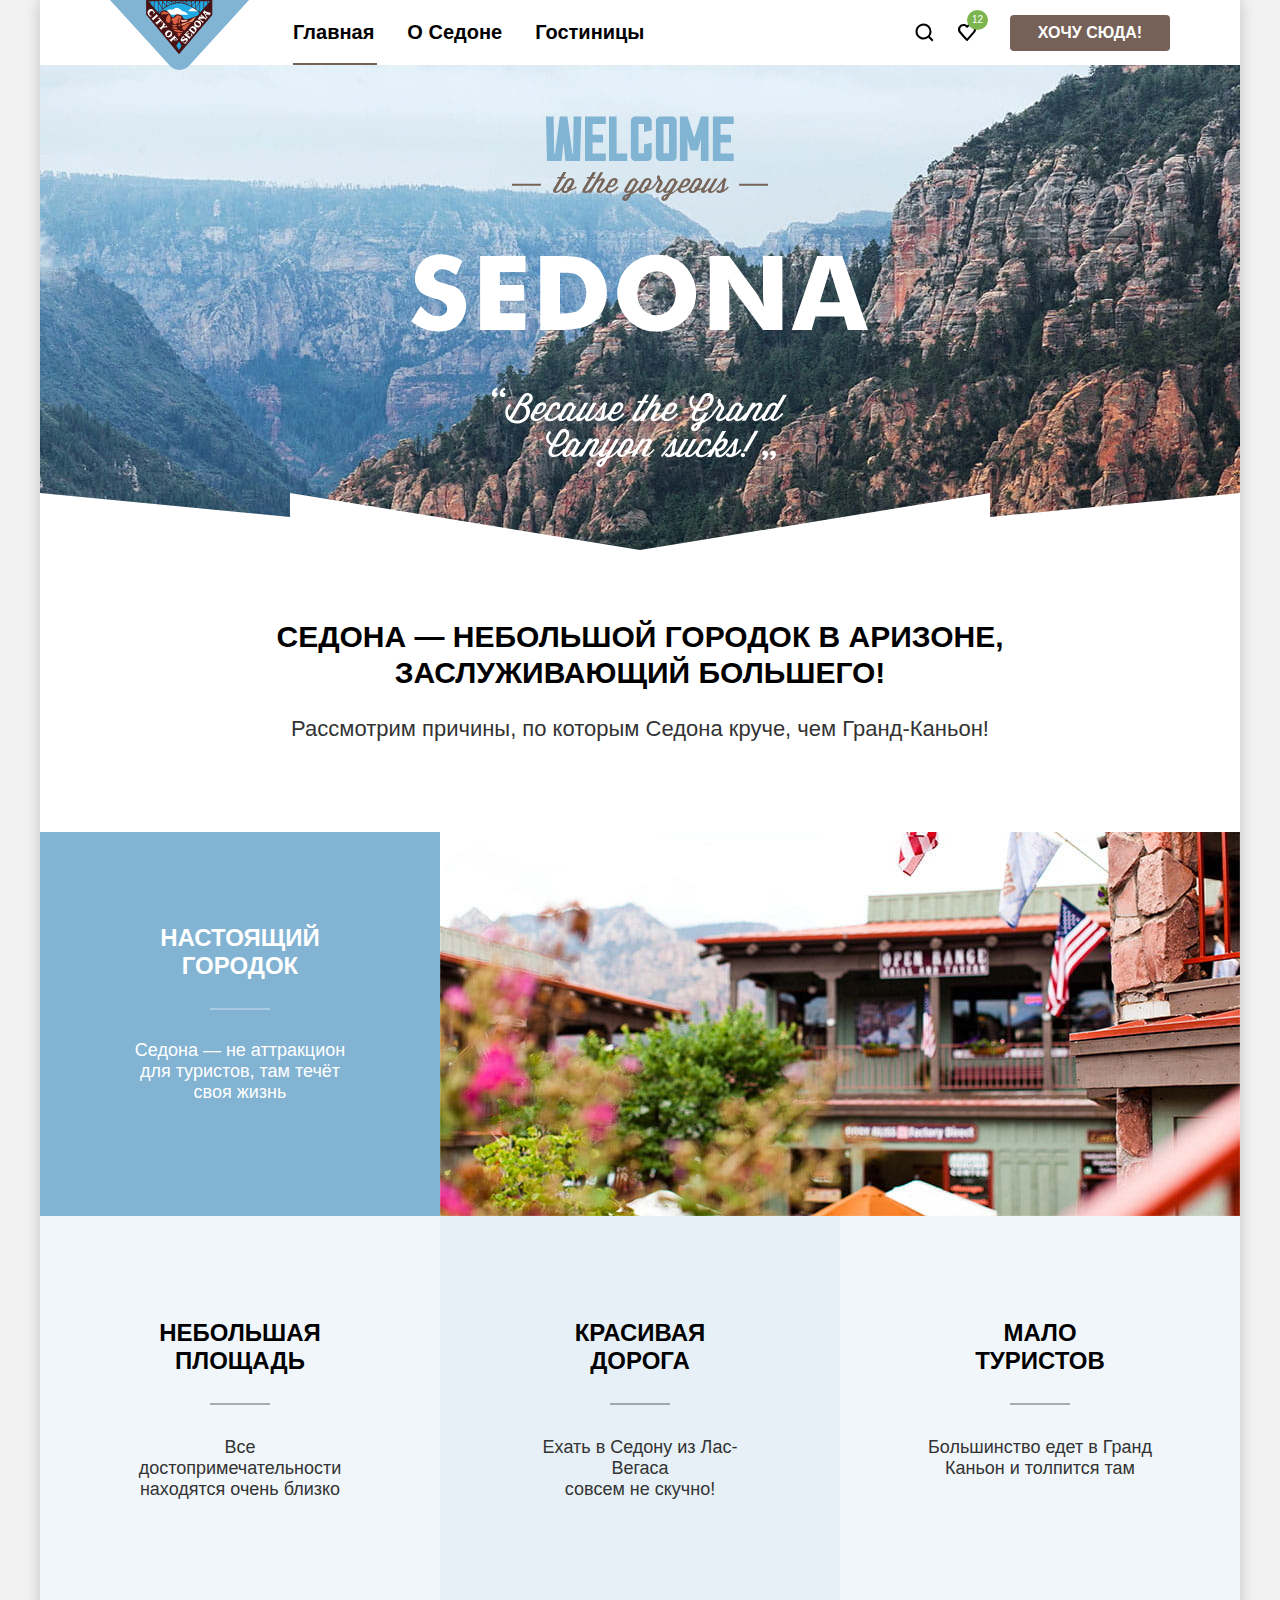
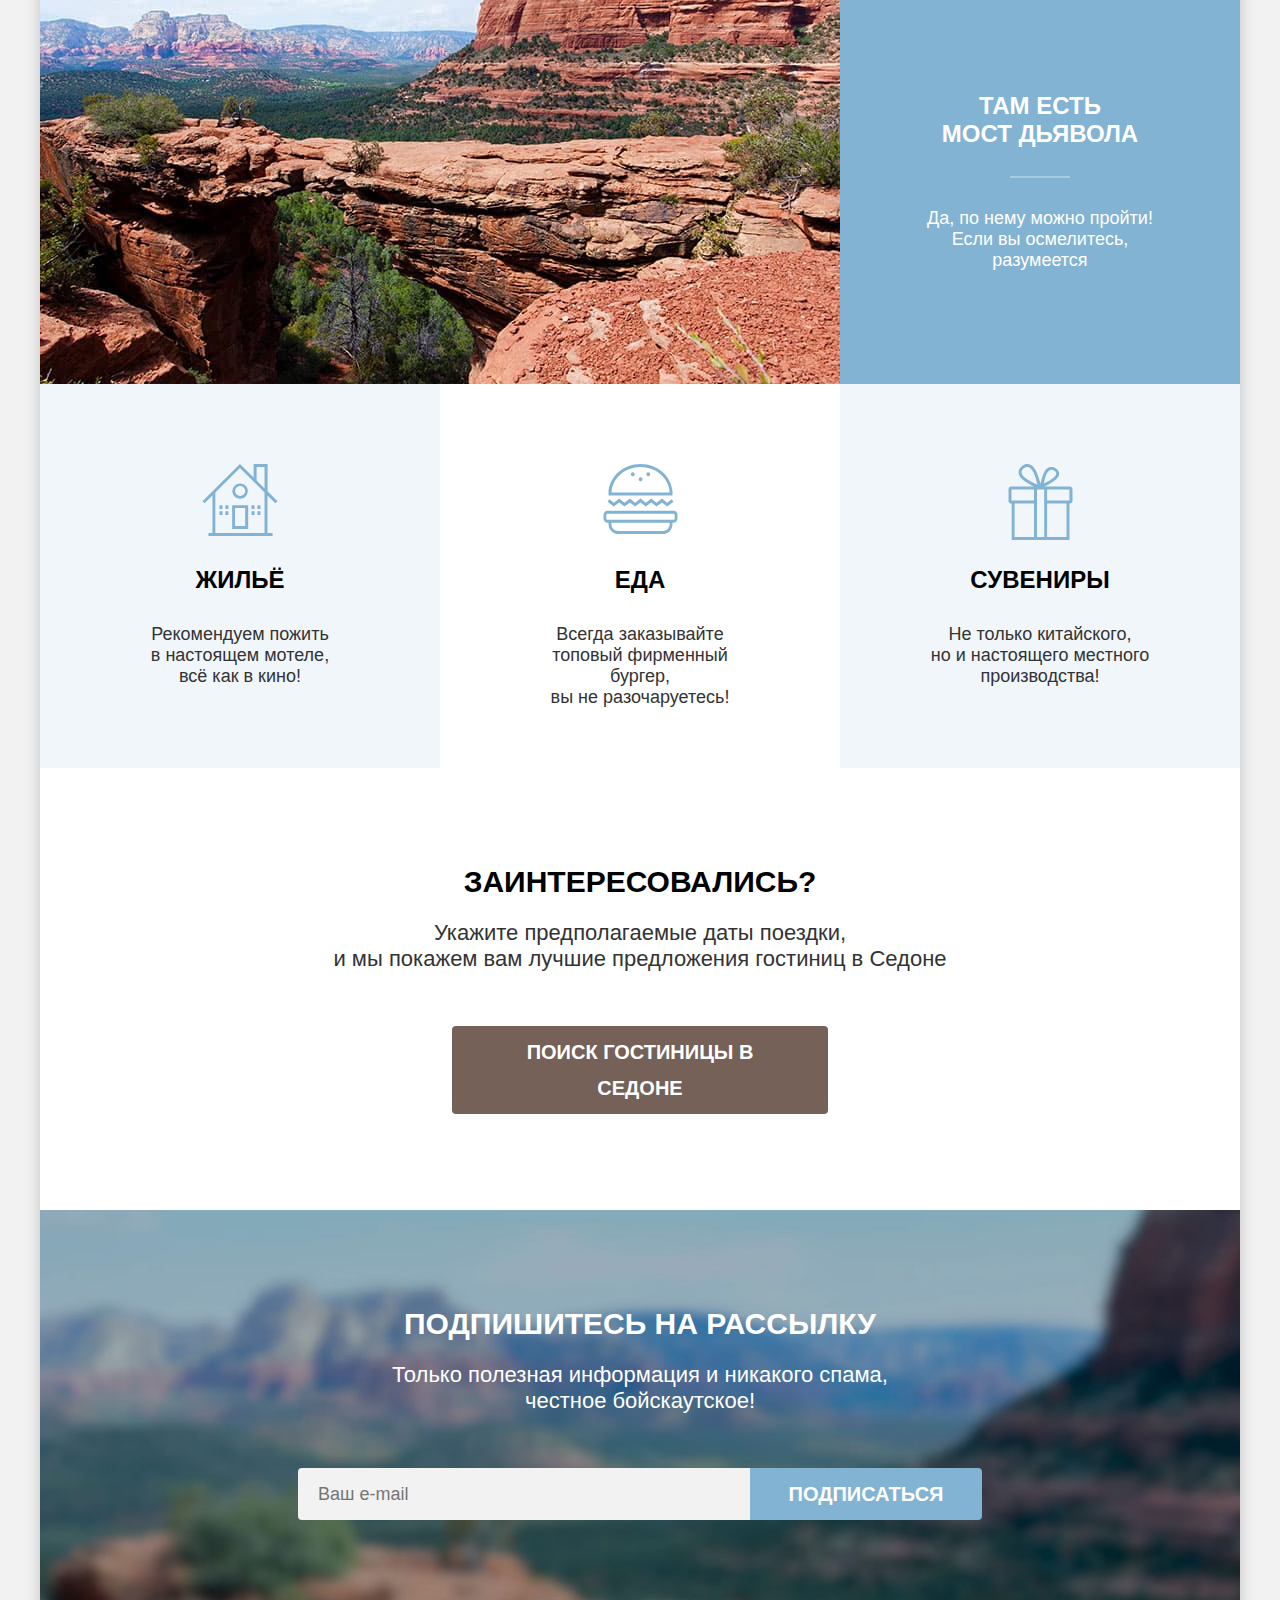
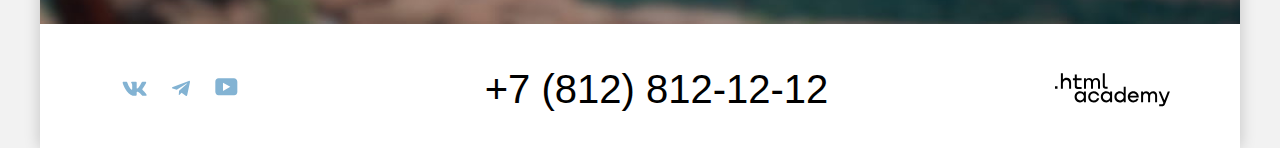
==== commit 8d5a73af: "Merge pull request #8 from nataliavioletta/master" ====
--- a/index.html
+++ b/index.html
@@ -1,275 +1,525 @@
 <!DOCTYPE html>
 <html lang="ru">
-  <head>
-    <meta charset="utf-8">
+   <head>
+      <meta charset="utf-8" />
       <title>Седона</title>
-    <link rel="stylesheet" href="styles/styles.css">
-    <link rel="icon" href="favicon.ico"><!-- 32×32 -->
-  </head>
-
-  <body>
-    <div class="body-wrapper">
-      <header class="page-header">
-        <nav class="navigation">
-          <a class="navigation-logo" href="#">
-            <img alt="Логотип Седоны." src="images/logo-small.svg" width="139" height="70">
-          </a>
-        <ul class="navigation-list">
-          <li class="navigation-item">
-            <a class="navigation-link navigation-link-current" href="#">Главная</a>
-          </li>
-          <li class="navigation-item">
-            <a class="navigation-link" href="#">О Седоне</a>
-          </li>
-          <li class="navigation-item">
-            <a class="navigation-link" href="catalog.html">Гостиницы</a>
-          </li>
-        </ul>
-
-
-        <ul class="navigation-user">
-          <li class="navigation-user-item ">
-            <a class="navigation-user-link navigation-search" href="#">
-              <span class="visually-hidden">Поиск.</span>
-            </a>
-          </li>
-          <li class="navigation-user-item">
-            <a class="navigation-user-link navigation-like" href="#">
-              <span class="visually-hidden">Избранное.</span>
-              <span class="likes-number">12</span>
-            </a>
-          </li>
-        </ul>
-
-        <button type="button" class="button header-button">Хочу сюда!</button>
-      </nav>
-    </header>
-
-    <main class="main-container main-index">
-      <section class="hero">
-        <h1 class="visually-hidden">Город Седона.</h1>
-          <img class="logo" alt="Welcome to the gorgeous Sedona 'because the Grand Canyon sucks'." src="images/logo-welcome.svg" width="458" height="352">
-      </section>
-      <section class="advantages">
-        <h2 class="advantages-title-big">Седона — небольшой городок в Аризоне,<br> заслуживающий большего!</h2>
-          <p class="advantages-description">Рассмотрим причины, по которым Седона круче, чем Гранд-Каньон!</p>
-
-          <ul class="advantages-list">
-            <li class="advantages-item advantages-item-dark">
-              <article class="item-dark">
-                <h3 class="advantages-item-title advantages-item-title-dark">Настоящий<br> городок</h3>
-                  <p class="advantages-item-description">Седона — не аттракцион для туристов, там течёт своя жизнь</p>
-              </article>
-                <img class="advantages-image" alt="Красивый дом с флагами." src="images/city-pretty-house.jpg" width="800" height="384">
-            </li>
-
-            <li class="advantages-item">
-              <h3 class="advantages-item-title advantages-item-title-medium">Небольшая<br>
-                площадь</h3>
-              <p class="advantages-item-description">Все достопримечательности<br> находятся очень близко</p>
-            </li>
-
-            <li class="advantages-item advantages-item-medium">
-              <h3 class="advantages-item-title advantages-item-title-medium">Красивая<br>
-                дорога</h3>
-              <p class="advantages-item-description">Ехать в Седону из Лас-Вегаса<br> совсем не скучно!</p>
-            </li>
-
-            <li class="advantages-item">
-              <h3 class="advantages-item-title advantages-item-title-medium">Мало<br>
-                туристов</h3>
-              <p class="advantages-item-description">Большинство едет в Гранд<br> Каньон и толпится там</p>
-            </li>
-
-            <li class="advantages-item advantages-item-dark">
-              <img class="advantages-image" alt="Каменный мост в ущелье." src="images/city-bridge.jpg" width="800" height="384">
-                <article class="item-dark">
-                  <h3 class="advantages-item-title advantages-item-title-dark">Там есть<br>
-                    мост дьявола</h3>
-                  <p class="advantages-item-description">Да, по нему можно пройти!<br> Если вы осмелитесь,<br> разумеется</p>
-                </article>
-            </li>
-          </ul>
-
-          <ul class="advantages-special-list">
-            <li class="advantages-special-item">
-              <article>
-                <h3 class="advantages-special-title">Жильё</h3>
-                  <p class="advantages-special-description">Рекомендуем пожить<br> в настоящем мотеле,<br>
-                    всё как в кино!</p>
-              </article>
-            </li>
-
-            <li class="advantages-special-item advantages-special-burger">
-              <h3 class="advantages-special-title">Еда</h3>
-                <p class="advantages-special-description">Всегда заказывайте<br>
-                  топовый фирменный бургер,<br> вы не разочаруетесь!</p>
-            </li>
-
-            <li class="advantages-special-item advantages-special-souvenir">
-              <h3 class="advantages-special-title">Сувениры</h3>
-                <p class="advantages-special-description">Не только китайского,<br>
-                  но и настоящего местного<br> производства!</p>
-            </li>
-          </ul>
-        </section>
-
-      <section class="search">
-        <h2 class="visually-hidden">Поиск гостиницы.</h2>
-          <p class="search-title">Заинтересовались?</p>
-          <p class="search-text">Укажите предполагаемые даты поездки,<br> и мы покажем вам лучшие предложения гостиниц в Седоне</p>
-          <button class="search-button button" type="button">ПОИСК ГОСТИНИЦЫ В седоне</button>
-      </section>
-
-      <section class="subscribe">
-        <h2 class="subscribe-title">Подпишитесь на рассылку</h2>
-          <p class="subscribe-text">Только полезная информация и никакого спама,<br> честное бойскаутское!</p>
-            <form class="subscribe-form" action="https://echo.htmlacademy.ru/" method="post">
-              <label class="visually-hidden" for="subscribe-email">Email</label>
-                <input class="subscribe-field" placeholder="Ваш e-mail" type="email" name="subscribe-email" id="subscribe-email" required>
-                <button class="subscribe-button button" type="submit">Подписаться</button>
+      <link rel="stylesheet" href="styles/styles.css" />
+      <link rel="icon" type="image/png" href="images/favicon.png" />
+   </head>
+   <body>
+      <div class="body-wrapper">
+         <header class="page-header">
+            <nav class="navigation">
+               <a class="navigation-logo" href="#">
+               <img
+                  alt="Логотип Седоны."
+                  src="images/logo-small.svg"
+                  width="139"
+                  height="70"
+                  />
+               </a>
+               <ul class="navigation-list">
+                  <li class="navigation-item">
+                     <a class="navigation-link navigation-link-current" href="#"
+                        >Главная</a
+                        >
+                  </li>
+                  <li class="navigation-item">
+                     <a class="navigation-link" href="#">О Седоне</a>
+                  </li>
+                  <li class="navigation-item">
+                     <a class="navigation-link" href="catalog.html">Гостиницы</a>
+                  </li>
+               </ul>
+               <ul class="navigation-user">
+                  <li class="navigation-user-item">
+                     <a class="navigation-user-link navigation-search" href="#">
+                     <span class="visually-hidden">Поиск.</span>
+                     </a>
+                  </li>
+                  <li class="navigation-user-item">
+                     <a class="navigation-user-link navigation-like" href="#">
+                     <span class="visually-hidden">Избранное.</span>
+                     <span class="likes-number">12</span>
+                     </a>
+                  </li>
+               </ul>
+               <button type="button" class="button header-button">Хочу сюда!</button>
+            </nav>
+         </header>
+         <main class="main-container main-index">
+            <section class="hero">
+               <h1 class="visually-hidden">Город Седона.</h1>
+               <img
+                  class="logo"
+                  alt="Welcome to the gorgeous Sedona 'because the Grand Canyon sucks'."
+                  src="images/logo-welcome.svg"
+                  width="458"
+                  height="352"
+                  />
+            </section>
+            <section class="advantages">
+               <h2 class="advantages-title-big">
+                  Седона — небольшой городок в Аризоне,<br />
+                  заслуживающий большего!
+               </h2>
+               <p class="advantages-description">
+                  Рассмотрим причины, по которым Седона круче, чем Гранд-Каньон!
+               </p>
+               <ul class="advantages-list">
+                  <li class="advantages-item advantages-item-dark">
+                     <article class="item-dark">
+                        <h3 class="advantages-item-title advantages-item-title-dark">
+                           Настоящий<br />
+                           городок
+                        </h3>
+                        <p class="advantages-item-description">
+                           Седона — не аттракцион для туристов, там течёт своя жизнь
+                        </p>
+                     </article>
+                     <img
+                        class="advantages-image"
+                        alt="Красивый дом с флагами."
+                        src="images/city-pretty-house.jpg"
+                        width="800"
+                        height="384"
+                        />
+                  </li>
+                  <li class="advantages-item">
+                     <h3 class="advantages-item-title advantages-item-title-medium">
+                        Небольшая<br />
+                        площадь
+                     </h3>
+                     <p class="advantages-item-description">
+                        Все достопримечательности<br />
+                        находятся очень близко
+                     </p>
+                  </li>
+                  <li class="advantages-item advantages-item-medium">
+                     <h3 class="advantages-item-title advantages-item-title-medium">
+                        Красивая<br />
+                        дорога
+                     </h3>
+                     <p class="advantages-item-description">
+                        Ехать в Седону из Лас-Вегаса<br />
+                        совсем не скучно!
+                     </p>
+                  </li>
+                  <li class="advantages-item">
+                     <h3 class="advantages-item-title advantages-item-title-medium">
+                        Мало<br />
+                        туристов
+                     </h3>
+                     <p class="advantages-item-description">
+                        Большинство едет в Гранд<br />
+                        Каньон и толпится там
+                     </p>
+                  </li>
+                  <li class="advantages-item advantages-item-dark">
+                     <img
+                        class="advantages-image"
+                        alt="Каменный мост в ущелье."
+                        src="images/city-bridge.jpg"
+                        width="800"
+                        height="384"
+                        />
+                     <article class="item-dark">
+                        <h3 class="advantages-item-title advantages-item-title-dark">
+                           Там есть<br />
+                           мост дьявола
+                        </h3>
+                        <p class="advantages-item-description">
+                           Да, по нему можно пройти!<br />
+                           Если вы осмелитесь,<br />
+                           разумеется
+                        </p>
+                     </article>
+                  </li>
+               </ul>
+               <ul class="advantages-special-list">
+                  <li class="advantages-special-item">
+                     <article>
+                        <h3 class="advantages-special-title">Жильё</h3>
+                        <p class="advantages-special-description">
+                           Рекомендуем пожить<br />
+                           в настоящем мотеле,<br />
+                           всё как в кино!
+                        </p>
+                     </article>
+                  </li>
+                  <li class="advantages-special-item advantages-special-burger">
+                     <h3 class="advantages-special-title">Еда</h3>
+                     <p class="advantages-special-description">
+                        Всегда заказывайте<br />
+                        топовый фирменный бургер,<br />
+                        вы не разочаруетесь!
+                     </p>
+                  </li>
+                  <li class="advantages-special-item advantages-special-souvenir">
+                     <h3 class="advantages-special-title">Сувениры</h3>
+                     <p class="advantages-special-description">
+                        Не только китайского,<br />
+                        но и настоящего местного<br />
+                        производства!
+                     </p>
+                  </li>
+               </ul>
+            </section>
+            <section class="search">
+               <h2 class="visually-hidden">Поиск гостиницы.</h2>
+               <p class="search-title">Заинтересовались?</p>
+               <p class="search-text">
+                  Укажите предполагаемые даты поездки,<br />
+                  и мы покажем вам лучшие предложения гостиниц в Седоне
+               </p>
+               <button class="search-button button" type="button">
+               ПОИСК ГОСТИНИЦЫ В седоне
+               </button>
+            </section>
+            <section class="subscribe">
+               <h2 class="subscribe-title">Подпишитесь на рассылку</h2>
+               <p class="subscribe-text">
+                  Только полезная информация и никакого спама,<br />
+                  честное бойскаутское!
+               </p>
+               <form
+                  class="subscribe-form"
+                  action="https://echo.htmlacademy.ru/"
+                  method="post"
+                  >
+                  <label class="visually-hidden" for="subscribe-email">Email</label>
+                  <input
+                     class="subscribe-field"
+                     placeholder="Ваш e-mail"
+                     type="email"
+                     name="subscribe-email"
+                     id="subscribe-email"
+                     required
+                     />
+                  <button class="subscribe-button button" type="submit">
+                  Подписаться
+                  </button>
+               </form>
+            </section>
+         </main>
+         <footer class="page-footer">
+            <section class="footer-social">
+               <h2 class="visually-hidden">Соцсети.</h2>
+               <ul class="footer-social-list">
+                  <li class="footer-social-item">
+                     <a
+                        class="footer-social-link footer-social-vk"
+                        href="https://vk.com/htmlacademy"
+                        >
+                        <svg
+                           class="footer-social-logo"
+                           width="25"
+                           height="15"
+                           viewBox="0 0 25 15"
+                           aria-hidden="true"
+                           focusable="false"
+                           fill="none"
+                           xmlns="http://www.w3.org/2000/svg"
+                           >
+                           <path
+                              fill-rule="evenodd"
+                              clip-rule="evenodd"
+                              d="M24.12 1.8c.16-.54 0-.94-.8-.94H20.7c-.67 0-.98.34-1.15.73 0 0-1.33 3.2-3.22 5.27-.61.6-.9.8-1.23.8-.16 0-.41-.2-.41-.75v-5.1c0-.66-.19-.95-.74-.95H9.82c-.42 0-.67.3-.67.59 0 .62.95.76 1.04 2.51v3.8c0 .83-.15.98-.48.98-.9 0-3.06-3.2-4.34-6.88-.25-.72-.5-1-1.18-1H1.57c-.75 0-.9.34-.9.73 0 .68.89 4.07 4.14 8.55 2.17 3.06 5.23 4.72 8 4.72 1.68 0 1.88-.37 1.88-1v-2.32c0-.74.16-.88.7-.88.38 0 1.05.19 2.6 1.66 1.79 1.75 2.08 2.54 3.08 2.54h2.63c.75 0 1.12-.37.9-1.1-.23-.72-1.08-1.77-2.2-3.02-.62-.71-1.54-1.48-1.82-1.86-.39-.5-.28-.71 0-1.15 0 0 3.2-4.42 3.54-5.93Z"
+                              />
+                        </svg>
+                        <span class="visually-hidden">Соцсеть Вконтакте.</span>
+                     </a>
+                  </li>
+                  <li class="footer-social-item">
+                     <a
+                        class="footer-social-link footer-social-tg"
+                        href="https://t.me/htmlacademy"
+                        >
+                        <svg
+                           class="footer-social-logo"
+                           width="18"
+                           height="16"
+                           viewBox="0 0 18 16"
+                           aria-hidden="true"
+                           focusable="false"
+                           fill="none"
+                           xmlns="http://www.w3.org/2000/svg"
+                           >
+                           <path
+                              d="M16.79.96.84 7.1c-1.09.44-1.08 1.05-.2 1.32l4.1 1.28 9.47-5.98c.44-.27.85-.13.52.17l-7.68 6.93-.28 4.22c.41 0 .6-.2.83-.41l1.99-1.94 4.13 3.06c.77.42 1.31.2 1.5-.71l2.72-12.8c.28-1.1-.43-1.61-1.16-1.28Z"
+                              />
+                        </svg>
+                        <span class="visually-hidden">Соцсеть Телеграм.</span>
+                     </a>
+                  </li>
+                  <li class="footer-social-item">
+                     <a
+                        class="footer-social-link footer-social-youtube"
+                        href="https://www.youtube.com/user/htmlacademyru"
+                        >
+                        <svg
+                           class="footer-social-logo"
+                           width="23"
+                           height="18"
+                           viewBox="0 0 23 18"
+                           aria-hidden="true"
+                           focusable="false"
+                           fill="none"
+                           xmlns="http://www.w3.org/2000/svg"
+                           >
+                           <path
+                              d="M18.94.36H3.51C1.65.36.33 1.95.33 3.76v10.09c0 1.91 1.32 3.5 3.18 3.5h15.65c1.64 0 3.17-1.59 3.17-3.4V3.76c-.22-1.8-1.53-3.4-3.39-3.4ZM7.99 12.89V4.82l7.34 4.04-7.34 4.03Z"
+                              />
+                        </svg>
+                        <span class="visually-hidden">Соцсеть Ютуб.</span>
+                     </a>
+                  </li>
+               </ul>
+            </section>
+            <section class="footer-phone">
+               <h2 class="visually-hidden">Номер телефона.</h2>
+               <a class="footer-phone-number" href="tel:+78128121212"
+                  >+7 (812) 812-12-12</a
+                  >
+            </section>
+            <section class="footer-copyright">
+               <h2 class="visually-hidden">Копирайт.</h2>
+               <a class="footer-link" href="https://htmlacademy.ru">
+                  <svg
+                     class="footer-contacts-logo"
+                     width="115"
+                     height="34"
+                     viewBox="0 0 115 34"
+                     fill="none"
+                     xmlns="http://www.w3.org/2000/svg"
+                     role="img"
+                     aria-label="Копирайт сайта"
+                     >
+                     <path
+                        d="M0 13.26v2.6h2.5v-2.6H0ZM11.6 4.86c-1.6 0-2.8.7-3.6 1.7h-.1V.36h-2v15.5h2v-5.3c0-2.1 1.3-3.6 3.3-3.6 1.8 0 2.9 1.4 2.9 3.2v5.7h2v-6.1c.1-3-1.8-4.9-4.5-4.9ZM26.6 5.16h-4.8v-3.7h-2v3.8h-1.9v2h1.9v6c0 1.7 1 2.7 2.7 2.7h4.1v-2h-3.7c-.7 0-1.1-.4-1.1-1.1v-5.7h4.8v-2ZM41.1 4.96c-1.6 0-2.9.8-3.5 2.1h-.1c-.6-1.2-1.8-2.1-3.4-2.1-1.4 0-2.5.8-3.1 1.8h-.1v-1.6H29v10.6h2v-5.4c0-2 1-3.5 2.6-3.5 1.5 0 2.4 1 2.4 2.6v6.3h2v-5.6c0-2.4 1.4-3.3 2.6-3.3 1.5 0 2.4 1 2.4 2.6v6.3h2v-6.5c.1-2.5-1.4-4.3-3.9-4.3ZM47.8 13.06c0 1.7 1 2.7 2.8 2.7h2v-2h-1.7c-.7 0-1.1-.4-1.1-1.1V.36h-2v12.7ZM28.9 20.06c-.9-1.1-2.2-1.8-3.9-1.8-3.1 0-5.4 2.3-5.4 5.6s2.3 5.6 5.4 5.6c1.8 0 3-.8 3.8-1.9h.1v1.6h2v-10.6h-2v1.5Zm-3.6 7.4c-2.2 0-3.6-1.6-3.6-3.6s1.4-3.6 3.6-3.6 3.6 1.6 3.6 3.6c0 1.9-1.4 3.6-3.6 3.6ZM44.2 22.36c-.5-2.4-2.6-4.1-5.4-4.1a5.4 5.4 0 0 0-5.6 5.6c0 3.1 2.2 5.6 5.6 5.6 2.8 0 4.9-1.8 5.4-4.2h-2.1a3.4 3.4 0 0 1-3.3 2.3c-2.2 0-3.6-1.6-3.6-3.6s1.4-3.6 3.6-3.6c1.6 0 2.8 1 3.3 2.2h2.1v-.2ZM55.1 20.06c-.9-1.1-2.2-1.8-3.9-1.8-3.1 0-5.4 2.3-5.4 5.6s2.3 5.6 5.4 5.6c1.8 0 3-.8 3.8-1.9h.1v1.6h2v-10.6h-2v1.5Zm-3.6 7.4c-2.2 0-3.6-1.6-3.6-3.6s1.4-3.6 3.6-3.6 3.6 1.6 3.6 3.6c0 1.9-1.5 3.6-3.6 3.6ZM68.7 20.16c-.9-1.1-2.2-1.9-3.9-1.9-3.1 0-5.4 2.3-5.4 5.6s2.2 5.6 5.4 5.6c1.7 0 3-.8 3.8-1.8h.1v1.5h2v-15.4h-2v6.4Zm-3.6 7.3c-2.2 0-3.6-1.6-3.6-3.6s1.4-3.6 3.6-3.6 3.6 1.6 3.6 3.6c-.1 2-1.5 3.6-3.6 3.6ZM78.3 18.26c-3.3 0-5.5 2.5-5.5 5.6 0 3 2.1 5.6 5.5 5.6 2.5 0 4.5-1.3 5.2-3.6h-2.1c-.5 1-1.6 1.6-3 1.6-1.9 0-3.3-1.3-3.4-2.9h8.8c.2-3.6-2-6.3-5.5-6.3Zm0 1.9c1.7 0 3 1 3.3 2.6h-6.5c.3-1.5 1.5-2.6 3.2-2.6ZM98.2 18.26c-1.6 0-2.9.8-3.6 2h-.1c-.6-1.2-1.8-2-3.4-2-1.4 0-2.5.7-3.1 1.8v-1.5h-1.9v10.6h2v-5.4c0-2 1-3.4 2.6-3.5 1.5 0 2.4 1 2.4 2.6v6.3h2v-5.6c0-2.4 1.4-3.3 2.6-3.3 1.5 0 2.4 1 2.4 2.6v6.3h2v-6.5c.1-2.6-1.4-4.4-3.9-4.4ZM109.4 27.36l-3.6-8.9h-2.2l4.8 11.6c-.3.9-.7 1.2-1.7 1.2h-2.5v2h2.5c1.8 0 2.8-.8 3.5-2.6l4.7-12.2h-2.1l-3.4 8.9Z"
+                        />
+                  </svg>
+               </a>
+            </section>
+         </footer>
+      </div>
+      <div class="modal-container modal-container-close">
+         <div class="modal modal-search">
+            <h2 class="modal-title">Поиск гостиницы в Седоне</h2>
+            <button class="modal-close-button" type="button">
+               <svg
+                  class="modal-close-icon"
+                  width="15"
+                  height="15"
+                  viewBox="0 0 15 15"
+                  xmlns="http://www.w3.org/2000/svg"
+                  role="img"
+                  aria-label="Кнопка закрыть"
+                  >
+                  <path
+                     d="M14.5 1.78 13.2.5 7.49 6.2 1.79.5.48 1.8l5.7 5.7-5.7 5.7 1.3 1.3 5.7-5.7 5.7 5.7 1.3-1.3-5.7-5.7 5.7-5.7Z"
+                     />
+               </svg>
+               <span class="visually-hidden">Кнопка закрыть.</span>
+            </button>
+            <form
+               class="modal-form"
+               action="https://echo.htmlacademy.ru/"
+               method="post"
+               >
+               <div class="date-input-container">
+                  <div class="checkin-input-container">
+                     <label class="checkin-label modal-label" for="checkin-input"
+                        >Дата заезда:</label
+                        >
+                     <input
+                        class="checkin-input-field"
+                        type="text"
+                        id="checkin-input"
+                        placeholder="Укажите дату"
+                        value="27 апреля 2020"
+                        required
+                        />
+                     <svg
+                        class="calendar"
+                        width="16"
+                        height="15"
+                        viewBox="0 0 16 15"
+                        fill="none"
+                        xmlns="http://www.w3.org/2000/svg"
+                        role="img"
+                        aria-label="Календарь"
+                        >
+                        <path
+                           d="M5.75 10c.3 0 .5-.2.5-.5s-.2-.5-.5-.5-.5.2-.5.5.2.5.5.5Z"
+                           fill="#000"
+                           />
+                        <path
+                           d="M15 2h-2V0h-1v2H4V0H3v2H1c-.6 0-1 .4-1 1v11c0 .5.4 1 1 1h14c.5 0 1-.5 1-1V3c0-.6-.5-1-1-1Zm0 12H1V7h14v7ZM1 6V3h2v2h1V3h8v2h1V3h2v3H1Z"
+                           fill="#000"
+                           />
+                        <path
+                           d="M8 10c.3 0 .5-.2.5-.5S8.3 9 8 9s-.5.2-.5.5.2.5.5.5ZM10.25 10c.3 0 .5-.2.5-.5s-.2-.5-.5-.5-.5.2-.5.5.2.5.5.5ZM5.75 11c-.3 0-.5.2-.5.5s.2.5.5.5.5-.2.5-.5-.2-.5-.5-.5ZM3.5 10c.3 0 .5-.2.5-.5S3.8 9 3.5 9s-.5.2-.5.5.2.5.5.5ZM3.5 11c-.3 0-.5.2-.5.5s.2.5.5.5.5-.2.5-.5-.2-.5-.5-.5ZM8 11c-.3 0-.5.2-.5.5s.2.5.5.5.5-.2.5-.5-.2-.5-.5-.5ZM10.25 11c-.3 0-.5.2-.5.5s.2.5.5.5.5-.2.5-.5-.2-.5-.5-.5ZM12.5 10c.3 0 .5-.2.5-.5s-.2-.5-.5-.5-.5.2-.5.5.2.5.5.5ZM12.5 11c-.3 0-.5.2-.5.5s.2.5.5.5.5-.2.5-.5-.2-.5-.5-.5Z"
+                           fill="#000"
+                           />
+                     </svg>
+                     <span class="checkin-message modal-error"
+                        >Мы не можем отправить вас в прошлое.</span
+                        >
+                  </div>
+                  <div class="checkout-input-container">
+                     <label class="checkout-label modal-label" for="checkout-input"
+                        >Дата выезда:</label
+                        >
+                     <input
+                        class="checkout-input-field"
+                        type="text"
+                        id="checkout-input"
+                        placeholder="Укажите дату"
+                        value="1 сентября 2023"
+                        required
+                        />
+                     <svg
+                        class="calendar"
+                        width="16"
+                        height="15"
+                        viewBox="0 0 16 15"
+                        fill="none"
+                        xmlns="http://www.w3.org/2000/svg"
+                        role="img"
+                        aria-label="Календарь"
+                        >
+                        <path
+                           d="M5.75 10c.3 0 .5-.2.5-.5s-.2-.5-.5-.5-.5.2-.5.5.2.5.5.5Z"
+                           fill="#000"
+                           />
+                        <path
+                           d="M15 2h-2V0h-1v2H4V0H3v2H1c-.6 0-1 .4-1 1v11c0 .5.4 1 1 1h14c.5 0 1-.5 1-1V3c0-.6-.5-1-1-1Zm0 12H1V7h14v7ZM1 6V3h2v2h1V3h8v2h1V3h2v3H1Z"
+                           fill="#000"
+                           />
+                        <path
+                           d="M8 10c.3 0 .5-.2.5-.5S8.3 9 8 9s-.5.2-.5.5.2.5.5.5ZM10.25 10c.3 0 .5-.2.5-.5s-.2-.5-.5-.5-.5.2-.5.5.2.5.5.5ZM5.75 11c-.3 0-.5.2-.5.5s.2.5.5.5.5-.2.5-.5-.2-.5-.5-.5ZM3.5 10c.3 0 .5-.2.5-.5S3.8 9 3.5 9s-.5.2-.5.5.2.5.5.5ZM3.5 11c-.3 0-.5.2-.5.5s.2.5.5.5.5-.2.5-.5-.2-.5-.5-.5ZM8 11c-.3 0-.5.2-.5.5s.2.5.5.5.5-.2.5-.5-.2-.5-.5-.5ZM10.25 11c-.3 0-.5.2-.5.5s.2.5.5.5.5-.2.5-.5-.2-.5-.5-.5ZM12.5 10c.3 0 .5-.2.5-.5s-.2-.5-.5-.5-.5.2-.5.5.2.5.5.5ZM12.5 11c-.3 0-.5.2-.5.5s.2.5.5.5.5-.2.5-.5-.2-.5-.5-.5Z"
+                           fill="#000"
+                           />
+                     </svg>
+                     <span class="checkout-message"
+                        >На эти даты есть свободные номера. Пока есть.</span
+                        >
+                  </div>
+               </div>
+               <div class="people-number-container">
+                  <div class="adults-number-container">
+                     <label for="adults" class="adults-number-label">Взрослые:</label>
+                     <div class="number-container">
+                        <button class="minus" type="button">
+                           <span class="minus-wrapper">
+                              <svg
+                                 xmlns="http://www.w3.org/2000/svg"
+                                 width="14"
+                                 height="2"
+                                 fill="none"
+                                 viewBox="0 0 14 2"
+                                 role="img"
+                                 aria-label="Кнопка минус"
+                                 >
+                                 <path
+                                    class="minus-svg"
+                                    fill="#756157"
+                                    fill-opacity=".3"
+                                    d="M0 0v2h14V0H0Z"
+                                    />
+                              </svg>
+                           </span>
+                           <span class="visually-hidden">Убавить число.</span>
+                        </button>
+                        <input
+                           type="number"
+                           class="adults-number"
+                           id="adults"
+                           value="2"
+                           />
+                        <button class="plus" type="button">
+                           <span class="plus-wrapper">
+                              <svg
+                                 xmlns="http://www.w3.org/2000/svg"
+                                 width="14"
+                                 height="14"
+                                 fill="none"
+                                 viewBox="0 0 14 14"
+                                 role="img"
+                                 aria-label="Кнопка плюс"
+                                 >
+                                 <path
+                                    class="plus-svg"
+                                    fill="#756157"
+                                    fill-opacity=".3"
+                                    d="M14 6H8V0H6v6H0v2h6v6h2V8h6V6Z"
+                                    />
+                              </svg>
+                           </span>
+                           <span class="visually-hidden">Прибавить число.</span>
+                        </button>
+                     </div>
+                  </div>
+                  <div class="kids-number-container">
+                     <label for="kids" class="kids-number-label">Дети:</label>
+                     <button class="tooltip" type="button">
+                     <span class="tooltip-message"
+                        >Укажите количество детей,<br />
+                     которые будут с вами, возраст которых от 6 до 18 лет. Дети до
+                     6 лет размещаются бесплатно.
+                     </span>
+                     </button>
+                     <div class="number-container">
+                        <button class="minus" type="button">
+                           <span class="minus-wrapper">
+                              <svg
+                                 xmlns="http://www.w3.org/2000/svg"
+                                 width="14"
+                                 height="2"
+                                 fill="none"
+                                 viewBox="0 0 14 2"
+                                 role="img"
+                                 aria-label="Кнопка минус"
+                                 >
+                                 <path
+                                    class="minus-svg"
+                                    fill="#756157"
+                                    fill-opacity=".3"
+                                    d="M0 0v2h14V0H0Z"
+                                    />
+                              </svg>
+                           </span>
+                           <span class="visually-hidden">Убавить число.</span>
+                        </button>
+                        <input type="number" class="kids-number" id="kids" value="2" />
+                        <button class="plus" type="button">
+                           <span class="plus-wrapper">
+                              <svg
+                                 xmlns="http://www.w3.org/2000/svg"
+                                 width="14"
+                                 height="14"
+                                 fill="none"
+                                 viewBox="0 0 14 14"
+                                 role="img"
+                                 aria-label="Кнопка плюс"
+                                 >
+                                 <path
+                                    class="plus-svg"
+                                    fill="#756157"
+                                    fill-opacity=".3"
+                                    d="M14 6H8V0H6v6H0v2h6v6h2V8h6V6Z"
+                                    />
+                              </svg>
+                           </span>
+                           <span class="visually-hidden">Прибавить число.</span>
+                        </button>
+                     </div>
+                  </div>
+               </div>
+               <button class="button modal-button" type="submit">Найти</button>
             </form>
-      </section>
-
-    </main>
-
-    <footer class="page-footer">
-      <section class="footer-social">
-        <h2 class="visually-hidden">Соцсети.</h2>
-          <ul class="footer-social-list">
-            <li class="footer-social-item">
-              <a class="footer-social-link footer-social-vk" href="https://vk.com/htmlacademy">
-                <svg class="footer-social-logo" width="25" height="15" viewBox="0 0 25 15" aria-hidden="true" focusable="false" fill="none" xmlns="http://www.w3.org/2000/svg">
-                <path fill-rule="evenodd" clip-rule="evenodd" d="M24.12 1.8c.16-.54 0-.94-.8-.94H20.7c-.67 0-.98.34-1.15.73 0 0-1.33 3.2-3.22 5.27-.61.6-.9.8-1.23.8-.16 0-.41-.2-.41-.75v-5.1c0-.66-.19-.95-.74-.95H9.82c-.42 0-.67.3-.67.59 0 .62.95.76 1.04 2.51v3.8c0 .83-.15.98-.48.98-.9 0-3.06-3.2-4.34-6.88-.25-.72-.5-1-1.18-1H1.57c-.75 0-.9.34-.9.73 0 .68.89 4.07 4.14 8.55 2.17 3.06 5.23 4.72 8 4.72 1.68 0 1.88-.37 1.88-1v-2.32c0-.74.16-.88.7-.88.38 0 1.05.19 2.6 1.66 1.79 1.75 2.08 2.54 3.08 2.54h2.63c.75 0 1.12-.37.9-1.1-.23-.72-1.08-1.77-2.2-3.02-.62-.71-1.54-1.48-1.82-1.86-.39-.5-.28-.71 0-1.15 0 0 3.2-4.42 3.54-5.93Z"/>
-                </svg>
-                <span class="visually-hidden">Соцсеть Вконтакте.</span>
-              </a>
-            </li>
-            <li class="footer-social-item">
-              <a class="footer-social-link footer-social-tg" href="https://t.me/htmlacademy">
-                <svg class="footer-social-logo" width="18" height="16" viewBox="0 0 18 16" aria-hidden="true" focusable="false" fill="none" xmlns="http://www.w3.org/2000/svg">
-                <path d="M16.79.96.84 7.1c-1.09.44-1.08 1.05-.2 1.32l4.1 1.28 9.47-5.98c.44-.27.85-.13.52.17l-7.68 6.93-.28 4.22c.41 0 .6-.2.83-.41l1.99-1.94 4.13 3.06c.77.42 1.31.2 1.5-.71l2.72-12.8c.28-1.1-.43-1.61-1.16-1.28Z"/>
-                </svg>
-                <span class="visually-hidden">Соцсеть Телеграм.</span>
-              </a>
-            </li>
-            <li class="footer-social-item">
-              <a class="footer-social-link footer-social-youtube" href="https://www.youtube.com/user/htmlacademyru">
-                <svg class="footer-social-logo" width="23" height="18" viewBox="0 0 23 18" aria-hidden="true" focusable="false" fill="none" xmlns="http://www.w3.org/2000/svg">
-                <path d="M18.94.36H3.51C1.65.36.33 1.95.33 3.76v10.09c0 1.91 1.32 3.5 3.18 3.5h15.65c1.64 0 3.17-1.59 3.17-3.4V3.76c-.22-1.8-1.53-3.4-3.39-3.4ZM7.99 12.89V4.82l7.34 4.04-7.34 4.03Z"/>
-                </svg>
-                <span class="visually-hidden">Соцсеть Ютуб.</span>
-              </a>
-            </li>
-          </ul>
-      </section>
-
-      <section class="footer-phone">
-        <h2 class="visually-hidden">Номер телефона.</h2>
-          <a class="footer-phone-number" href="tel:+78128121212">+7 (812) 812-12-12</a>
-      </section>
-
-      <section class="footer-copyright">
-        <h2 class="visually-hidden">Копирайт.</h2>
-          <a class="footer-link" href="https://htmlacademy.ru">
-            <svg class="footer-contacts-logo" width="115" height="34" viewBox="0 0 115 34" fill="none" xmlns="http://www.w3.org/2000/svg" role="img" aria-label="Копирайт сайта">
-            <path d="M0 13.26v2.6h2.5v-2.6H0ZM11.6 4.86c-1.6 0-2.8.7-3.6 1.7h-.1V.36h-2v15.5h2v-5.3c0-2.1 1.3-3.6 3.3-3.6 1.8 0 2.9 1.4 2.9 3.2v5.7h2v-6.1c.1-3-1.8-4.9-4.5-4.9ZM26.6 5.16h-4.8v-3.7h-2v3.8h-1.9v2h1.9v6c0 1.7 1 2.7 2.7 2.7h4.1v-2h-3.7c-.7 0-1.1-.4-1.1-1.1v-5.7h4.8v-2ZM41.1 4.96c-1.6 0-2.9.8-3.5 2.1h-.1c-.6-1.2-1.8-2.1-3.4-2.1-1.4 0-2.5.8-3.1 1.8h-.1v-1.6H29v10.6h2v-5.4c0-2 1-3.5 2.6-3.5 1.5 0 2.4 1 2.4 2.6v6.3h2v-5.6c0-2.4 1.4-3.3 2.6-3.3 1.5 0 2.4 1 2.4 2.6v6.3h2v-6.5c.1-2.5-1.4-4.3-3.9-4.3ZM47.8 13.06c0 1.7 1 2.7 2.8 2.7h2v-2h-1.7c-.7 0-1.1-.4-1.1-1.1V.36h-2v12.7ZM28.9 20.06c-.9-1.1-2.2-1.8-3.9-1.8-3.1 0-5.4 2.3-5.4 5.6s2.3 5.6 5.4 5.6c1.8 0 3-.8 3.8-1.9h.1v1.6h2v-10.6h-2v1.5Zm-3.6 7.4c-2.2 0-3.6-1.6-3.6-3.6s1.4-3.6 3.6-3.6 3.6 1.6 3.6 3.6c0 1.9-1.4 3.6-3.6 3.6ZM44.2 22.36c-.5-2.4-2.6-4.1-5.4-4.1a5.4 5.4 0 0 0-5.6 5.6c0 3.1 2.2 5.6 5.6 5.6 2.8 0 4.9-1.8 5.4-4.2h-2.1a3.4 3.4 0 0 1-3.3 2.3c-2.2 0-3.6-1.6-3.6-3.6s1.4-3.6 3.6-3.6c1.6 0 2.8 1 3.3 2.2h2.1v-.2ZM55.1 20.06c-.9-1.1-2.2-1.8-3.9-1.8-3.1 0-5.4 2.3-5.4 5.6s2.3 5.6 5.4 5.6c1.8 0 3-.8 3.8-1.9h.1v1.6h2v-10.6h-2v1.5Zm-3.6 7.4c-2.2 0-3.6-1.6-3.6-3.6s1.4-3.6 3.6-3.6 3.6 1.6 3.6 3.6c0 1.9-1.5 3.6-3.6 3.6ZM68.7 20.16c-.9-1.1-2.2-1.9-3.9-1.9-3.1 0-5.4 2.3-5.4 5.6s2.2 5.6 5.4 5.6c1.7 0 3-.8 3.8-1.8h.1v1.5h2v-15.4h-2v6.4Zm-3.6 7.3c-2.2 0-3.6-1.6-3.6-3.6s1.4-3.6 3.6-3.6 3.6 1.6 3.6 3.6c-.1 2-1.5 3.6-3.6 3.6ZM78.3 18.26c-3.3 0-5.5 2.5-5.5 5.6 0 3 2.1 5.6 5.5 5.6 2.5 0 4.5-1.3 5.2-3.6h-2.1c-.5 1-1.6 1.6-3 1.6-1.9 0-3.3-1.3-3.4-2.9h8.8c.2-3.6-2-6.3-5.5-6.3Zm0 1.9c1.7 0 3 1 3.3 2.6h-6.5c.3-1.5 1.5-2.6 3.2-2.6ZM98.2 18.26c-1.6 0-2.9.8-3.6 2h-.1c-.6-1.2-1.8-2-3.4-2-1.4 0-2.5.7-3.1 1.8v-1.5h-1.9v10.6h2v-5.4c0-2 1-3.4 2.6-3.5 1.5 0 2.4 1 2.4 2.6v6.3h2v-5.6c0-2.4 1.4-3.3 2.6-3.3 1.5 0 2.4 1 2.4 2.6v6.3h2v-6.5c.1-2.6-1.4-4.4-3.9-4.4ZM109.4 27.36l-3.6-8.9h-2.2l4.8 11.6c-.3.9-.7 1.2-1.7 1.2h-2.5v2h2.5c1.8 0 2.8-.8 3.5-2.6l4.7-12.2h-2.1l-3.4 8.9Z"/></svg>
-          </a>
-      </section>
-    </footer>
-  </div>
-
-    <div class="modal-container modal-container-close">
-      <div class="modal modal-search">
-        <h2 class="modal-title">Поиск гостиницы в Седоне</h2>
-
-          <button class="modal-close-button" type="button">
-            <svg class="modal-close-icon"  width="15" height="15" viewBox="0 0 15 15" xmlns="http://www.w3.org/2000/svg"  role="img" aria-label="Кнопка закрыть">
-            <path d="M14.5 1.78 13.2.5 7.49 6.2 1.79.5.48 1.8l5.7 5.7-5.7 5.7 1.3 1.3 5.7-5.7 5.7 5.7 1.3-1.3-5.7-5.7 5.7-5.7Z"/></svg>
-            <span class="visually-hidden">Кнопка закрыть.</span>
-          </button>
-
-
-          <form class="modal-form" action="https://echo.htmlacademy.ru/" method="post">
-            <div class="date-input-container">
-              <div class="checkin-input-container">
-                <label class="checkin-label modal-label" for="checkin-input">Дата заезда:</label>
-                  <input class="checkin-input-field" type="text" id="checkin-input" placeholder="Укажите дату" value="27 апреля 2020" required>
-                    <svg class="calendar" width="16" height="15" viewBox="0 0 16 15" fill="none" xmlns="http://www.w3.org/2000/svg" role="img" aria-label="Календарь">
-                    <path d="M5.75 10c.3 0 .5-.2.5-.5s-.2-.5-.5-.5-.5.2-.5.5.2.5.5.5Z" fill="#000"/>
-                    <path d="M15 2h-2V0h-1v2H4V0H3v2H1c-.6 0-1 .4-1 1v11c0 .5.4 1 1 1h14c.5 0 1-.5 1-1V3c0-.6-.5-1-1-1Zm0 12H1V7h14v7ZM1 6V3h2v2h1V3h8v2h1V3h2v3H1Z" fill="#000"/><path d="M8 10c.3 0 .5-.2.5-.5S8.3 9 8 9s-.5.2-.5.5.2.5.5.5ZM10.25 10c.3 0 .5-.2.5-.5s-.2-.5-.5-.5-.5.2-.5.5.2.5.5.5ZM5.75 11c-.3 0-.5.2-.5.5s.2.5.5.5.5-.2.5-.5-.2-.5-.5-.5ZM3.5 10c.3 0 .5-.2.5-.5S3.8 9 3.5 9s-.5.2-.5.5.2.5.5.5ZM3.5 11c-.3 0-.5.2-.5.5s.2.5.5.5.5-.2.5-.5-.2-.5-.5-.5ZM8 11c-.3 0-.5.2-.5.5s.2.5.5.5.5-.2.5-.5-.2-.5-.5-.5ZM10.25 11c-.3 0-.5.2-.5.5s.2.5.5.5.5-.2.5-.5-.2-.5-.5-.5ZM12.5 10c.3 0 .5-.2.5-.5s-.2-.5-.5-.5-.5.2-.5.5.2.5.5.5ZM12.5 11c-.3 0-.5.2-.5.5s.2.5.5.5.5-.2.5-.5-.2-.5-.5-.5Z" fill="#000"/>
-                    </svg>
-
-                  <span class="checkin-message modal-error">Мы не можем отправить вас в прошлое.</span>
-              </div>
-              <div class="checkout-input-container">
-                <label class="checkout-label modal-label" for="checkout-input">Дата выезда:</label>
-                  <input class="checkout-input-field" type="text" id="checkout-input" placeholder="Укажите дату" value="1 сентября 2023" required>
-                    <svg class="calendar" width="16" height="15" viewBox="0 0 16 15" fill="none" xmlns="http://www.w3.org/2000/svg" role="img" aria-label="Календарь">
-                    <path d="M5.75 10c.3 0 .5-.2.5-.5s-.2-.5-.5-.5-.5.2-.5.5.2.5.5.5Z" fill="#000"/>
-                    <path d="M15 2h-2V0h-1v2H4V0H3v2H1c-.6 0-1 .4-1 1v11c0 .5.4 1 1 1h14c.5 0 1-.5 1-1V3c0-.6-.5-1-1-1Zm0 12H1V7h14v7ZM1 6V3h2v2h1V3h8v2h1V3h2v3H1Z" fill="#000"/><path d="M8 10c.3 0 .5-.2.5-.5S8.3 9 8 9s-.5.2-.5.5.2.5.5.5ZM10.25 10c.3 0 .5-.2.5-.5s-.2-.5-.5-.5-.5.2-.5.5.2.5.5.5ZM5.75 11c-.3 0-.5.2-.5.5s.2.5.5.5.5-.2.5-.5-.2-.5-.5-.5ZM3.5 10c.3 0 .5-.2.5-.5S3.8 9 3.5 9s-.5.2-.5.5.2.5.5.5ZM3.5 11c-.3 0-.5.2-.5.5s.2.5.5.5.5-.2.5-.5-.2-.5-.5-.5ZM8 11c-.3 0-.5.2-.5.5s.2.5.5.5.5-.2.5-.5-.2-.5-.5-.5ZM10.25 11c-.3 0-.5.2-.5.5s.2.5.5.5.5-.2.5-.5-.2-.5-.5-.5ZM12.5 10c.3 0 .5-.2.5-.5s-.2-.5-.5-.5-.5.2-.5.5.2.5.5.5ZM12.5 11c-.3 0-.5.2-.5.5s.2.5.5.5.5-.2.5-.5-.2-.5-.5-.5Z" fill="#000"/>
-                    </svg>
-                   <span class="checkout-message">На эти даты есть свободные номера. Пока есть.</span>
-              </div>
-            </div>
-
-            <div class="people-number-container">
-              <div class="adults-number-container">
-                <label for="adults" class="adults-number-label">Взрослые:</label>
-                  <div class="number-container">
-                    <button class="minus" type="button">
-                      <span class="minus-wrapper">
-                        <svg xmlns="http://www.w3.org/2000/svg" width="14" height="2" fill="none" viewBox="0 0 14 2" role="img" aria-label="Кнопка минус">
-                        <path class="minus-svg" fill="#756157" fill-opacity=".3" d="M0 0v2h14V0H0Z" />
-                        </svg>
-                      </span>
-                      <span class="visually-hidden">Убавить число.</span>
-                    </button>
-                    <input type="number" class="adults-number" id="adults" value="2">
-                    <button class="plus" type="button">
-                      <span class="plus-wrapper">
-                        <svg xmlns="http://www.w3.org/2000/svg" width="14" height="14" fill="none" viewBox="0 0 14 14" role="img" aria-label="Кнопка плюс">
-                        <path class="plus-svg" fill="#756157" fill-opacity=".3" d="M14 6H8V0H6v6H0v2h6v6h2V8h6V6Z" />
-                        </svg>
-                      </span>
-                      <span class="visually-hidden">Прибавить число.</span></button>
-                  </div>
-              </div>
-
-              <div class="kids-number-container">
-                <label for="kids" class="kids-number-label">Дети:</label>
-                  <button class="tooltip" type="button">
-                    <span class="tooltip-message">Укажите количество детей,<br> которые будут с вами, возраст которых от 6 до 18 лет. Дети до 6 лет
-                      размещаются бесплатно.
-                    </span>
-                  </button>
-                  <div class="number-container">
-                    <button class="minus" type="button">
-                      <span class="minus-wrapper">
-                        <svg xmlns="http://www.w3.org/2000/svg" width="14" height="2" fill="none" viewBox="0 0 14 2" role="img" aria-label="Кнопка минус">
-                        <path class="minus-svg" fill="#756157" fill-opacity=".3" d="M0 0v2h14V0H0Z" />
-                        </svg>
-                      </span>
-                      <span class="visually-hidden">Убавить число.</span>
-                    </button>
-                    <input type="number" class="kids-number" id="kids" value="2">
-                    <button class="plus" type="button">
-                      <span class="plus-wrapper">
-                        <svg xmlns="http://www.w3.org/2000/svg" width="14" height="14" fill="none" viewBox="0 0 14 14" role="img" aria-label="Кнопка плюс">
-                        <path class="plus-svg" fill="#756157" fill-opacity=".3" d="M14 6H8V0H6v6H0v2h6v6h2V8h6V6Z" />
-                        </svg>
-                      </span>
-                      <span class="visually-hidden">Прибавить число.</span></button>
-                  </div>
-              </div>
-            </div>
-
-            <button class="button modal-button" type="submit">Найти</button>
-
-          </form>
-
+         </div>
       </div>
-    </div>
-
-  </body>
+   </body>
 </html>
--- a/styles/styles.css
+++ b/styles/styles.css
@@ -26,8 +26,8 @@
   display: flex;
   flex-direction: column;
   min-height: 100%;
-  min-width: 1340px;
-  background-color:#F2F2F2;
+  min-width: 1200px;
+  background-color: #F2F2F2;
   color: #333333;
   margin: 0;
 }
@@ -40,7 +40,7 @@
   padding: 0;
   border: 0;
   clip: rect(0 0 0 0);
-  overflow:hidden;
+  overflow: hidden;
 }
 
 .body-wrapper {
@@ -69,7 +69,7 @@
   flex-wrap: wrap;
 }
 
-.navigation-logo{
+.navigation-logo {
   margin-right: 44px;
   z-index: 0;
   height: 64px;
@@ -87,22 +87,28 @@
 .navigation-link {
   display: block;
   font-weight: 700;
-  color:#000000;
+  color: #000000;
   font-size: 20px;
   line-height: 24px;
   background-color: #FFFFFF;
   text-decoration: none;
-  padding: 18px 3px 19px 0;
+  padding: 20px 3px 19px 0;
   box-sizing: border-box;
 }
 
 .navigation-link-current {
-  border-bottom: 2px solid #756257;;
+  border-bottom: 2px solid #756257;
+  ;
 }
 
 .navigation-item {
- margin-right: 30px;
-
+  margin-right: 30px;
+}
+
+
+.navigation-item a:hover,
+.navigation-user-item a:hover {
+  opacity: 0.6;
 }
 
 .navigation-item a:focus-visible,
@@ -113,8 +119,13 @@
 
 .navigation-item a:focus,
 .navigation-user-item a:focus,
-.navigation-logo a:focus-visible{
+.navigation-logo a:focus-visible {
   outline: 3px solid #83B3D3;
+}
+
+.navigation-item a:active,
+.navigation-user-item a:active {
+  opacity: 0.3;
 }
 
 .navigation-user {
@@ -129,14 +140,14 @@
 }
 
 .navigation-user-item {
-  margin-right: 5px;
+  margin-right: 3px;
 }
 
 .navigation-user-link {
   display: block;
   position: relative;
   font-weight: 700;
-  color:#000000;
+  color: #000000;
   font-size: 20px;
   line-height: 24px;
   background-color: #FFFFFF;
@@ -301,7 +312,7 @@
 }
 
 .advantages-item-dark {
-  background-color:  #82B3D3;
+  background-color: #82B3D3;
   color: #FFFFFF;
   width: 100%;
   grid-column: 1/-1;
@@ -366,7 +377,7 @@
 .advantages-special-list {
   display: flex;
   flex-wrap: wrap;
-  justify-content: space-between;
+  justify-content: flex-start;
   list-style-type: none;
   margin: 0;
   padding: 0;
@@ -479,7 +490,7 @@
 .button-submit:active,
 .modal-button:active {
   background-color: #82B3D3;
-  color:#ffffff4d;
+  color: #ffffff4d;
 }
 
 
@@ -557,11 +568,11 @@
 }
 
 .footer-social-logo:hover {
-  fill:#68A2CA;
+  fill: #68A2CA;
 }
 
 .footer-social-logo:focus {
-  fill:#68A2CA;
+  fill: #68A2CA;
 }
 
 .footer-social-link:focus-visible {
@@ -569,7 +580,7 @@
 }
 
 .footer-social-logo:active {
-  fill:#68a2ca4d;
+  fill: #68a2ca4d;
 }
 
 .footer-social-item:nth-child(3n) {
@@ -587,7 +598,7 @@
   line-height: 40px;
   text-align: center;
   text-transform: uppercase;
-  color:#000000;
+  color: #000000;
   text-decoration: none;
   padding-left: 25px;
   padding-right: 30px;
@@ -614,7 +625,7 @@
 }
 
 .footer-contacts-logo:hover {
-  fill:#756157;
+  fill: #756157;
 }
 
 .footer-contacts-logo:focus {
@@ -631,7 +642,7 @@
 
 .hotels-sedona {
   background-image: url("../images/catalog-background.jpg");
-  background-size:cover;
+  background-size: cover;
   background-repeat: no-repeat;
   background-position: center;
   background-color: #756157;
@@ -647,7 +658,7 @@
   padding: 0 70px;
 }
 
-.breadcrumbs{
+.breadcrumbs {
   list-style-type: none;
   display: flex;
   margin: 5px auto 40px 71px;
@@ -660,6 +671,7 @@
 
 .breadcrumbs-link {
   color: inherit;
+  text-decoration: none;
 }
 
 .breadcrumbs-item {
@@ -719,6 +731,7 @@
 .breadcrumbs-link:hover {
   opacity: 0.6;
 }
+
 .breadcrumbs-link:active {
   opacity: 0.3;
 }
@@ -787,7 +800,7 @@
 
 .control-input[type="checkbox"]:checked + .control-mark::after {
   position: absolute;
-  background-image: url('/images/tick-icon.svg');
+  background-image: url('../images/tick-icon.svg');
   background-position: 100%;
   background-repeat: no-repeat;
   background-color: inherit;
@@ -826,19 +839,19 @@
   content: "";
 }
 
-.control-input:hover + .control-mark{
+.control-input:hover + .control-mark {
   background-color: #E6E6E6;
 }
 
-.control-input:focus + .control-mark{
+.control-input:focus + .control-mark {
   outline: 2px solid #82B3D3;
 }
 
-.control-input[type="radio"]:focus-visible + .control-mark{
+.control-input[type="radio"]:focus-visible + .control-mark {
   outline: 2px solid #82B3D3;
 }
 
-.control-input[type="radio"]:focus + .control-mark{
+.control-input[type="radio"]:focus + .control-mark {
   outline: 2px solid #82B3D3;
 }
 
@@ -850,12 +863,12 @@
   outline: 2px solid #82B3D3;
 }
 
-.control-input:focus-visible + .control-mark{
+.control-input:focus-visible + .control-mark {
   outline: 2px solid #82B3D3;
 }
 
 
-.control-input:active + .control-mark{
+.control-input:active + .control-mark {
   background-color: #95a9bc;
 }
 
@@ -883,6 +896,10 @@
 .search-filter-input::-webkit-inner-spin-button {
   appearance: none;
   margin: 0;
+}
+
+.search-filter-input {
+  -moz-appearance: textfield;
 }
 
 .search-filter-input:hover,
@@ -1004,7 +1021,7 @@
   color: #ffffff1a;
 }
 
-.button-reset:focus{
+.button-reset:focus {
   background-color: transparent;
   outline: 3px solid #83B3D3;
   border-radius: 4px;
@@ -1018,7 +1035,7 @@
 .search-results-container {
   display: flex;
   flex-wrap: wrap;
-  padding: 50px 70px 32px 70px;
+  padding: 47px 70px 32px 70px;
   align-items: top;
   justify-content: flex-end;
 }
@@ -1067,7 +1084,7 @@
 
 .button-light {
   background-color: #FFFFFF;
-  color:#000000;
+  color: #000000;
   border: 2px solid #E5E5E5;
   border-radius: 4px;
   width: 48px;
@@ -1094,9 +1111,9 @@
 }
 
 .button-light:focus {
-outline: 2px solid #68A2CA;
-border-radius: 4px;
-background-color: #FFFFFF;
+  outline: 2px solid #68A2CA;
+  border-radius: 4px;
+  background-color: #FFFFFF;
 }
 
 
@@ -1142,7 +1159,7 @@
   text-decoration: none;
 }
 
-.hotel-card-link:active{
+.hotel-card-link:active {
   opacity: 0.6;
 }
 
@@ -1192,7 +1209,7 @@
   background-color: #6C9E42;
 }
 
-.favourite:active{
+.favourite:active {
   background-color: #7DB54F;
   color: #ffffff4d;
 }
@@ -1256,20 +1273,17 @@
   margin-right: 8px;
 }
 
-.pagination-item:last-child {
-  margin-right: 8px;
-}
 
 .pagination-link {
   display: block;
   box-sizing: border-box;
   margin: 0;
-  min-width: 60px;
+  width: 60px;
   min-height: 60px;
   font-size: 20px;
   line-height: 36px;
   font-weight: 700;
-  background-color:#82B3D3;
+  background-color: #82B3D3;
   color: #ffffff;
   border-radius: 4px;
   text-decoration: none;
@@ -1279,26 +1293,30 @@
 .pagination-current {
   background-color: #F2F2F2;
   color: #000000;
-}
-
-.pagination-next {
-  background-color: #FFFFFF;
-  color: #000000;
-}
+
+}
+
+.pagination-item:last-child .pagination-link {
+  padding-left: 19px;
+}
+
 
 .pagination-link:hover,
 .pagination-link:focus {
   background-color: #68A2CA;
   outline: 1px solid #82B3D3;
 }
+
 .pagination-link:active {
   opacity: 0.3;
 }
+
 .pagination-current:hover,
 .pagination-current:focus {
   background-color: #F2F2F2;
   color: #000000;
 }
+
 .pagination-next:hover,
 .pagination-next:focus {
   background-color: #FFFFFF;
@@ -1309,12 +1327,12 @@
 .pagination-disabled {
   color: #000000;
   background-color: #FFFFFF;
-  padding: 15px 20px;
+  padding: 18px 22px;
 }
 
 .subscribe-inner {
   text-align: center;
-  margin-top: 150px;
+  margin-top: 148px;
 }
 
 .subscribe-form-inner {
@@ -1375,8 +1393,9 @@
   box-sizing: border-box;
 }
 
-.modal-close-button:hover  {
-  background-color:#E6E6E6;;
+.modal-close-button:hover {
+  background-color: #E6E6E6;
+  ;
 }
 
 .modal-close-button:focus {
@@ -1386,7 +1405,7 @@
 }
 
 .modal-close-icon:active {
-  fill:#a1a1a1;
+  fill: #a1a1a1;
 }
 
 .modal-title {
@@ -1418,7 +1437,7 @@
 
 .checkin-input-container,
 .checkout-input-container {
-  display:grid;
+  display: grid;
   grid-template-columns: 137px 440px;
   position: relative;
 }
@@ -1434,18 +1453,18 @@
   opacity: 0.6;
 }
 
-.kids-number-label{
+.kids-number-label {
   margin-right: 10px;
 }
 
-.adults-number-label{
+.adults-number-label {
   margin-right: 46px;
 }
 
 .checkin-input-field,
-.checkout-input-field{
+.checkout-input-field {
   position: relative;
-  padding-top:12px;
+  padding-top: 12px;
   padding-bottom: 12px;
   padding-left: 20px;
   padding-right: 40px;
@@ -1459,8 +1478,8 @@
 
 
 .checkin-message,
-.checkout-message{
-  display:block;
+.checkout-message {
+  display: block;
   grid-row-start: 2;
   grid-row-end: 3;
   grid-column-start: 2;
@@ -1484,13 +1503,13 @@
 }
 
 .adults-number-container,
-.kids-number-container{
+.kids-number-container {
   display: flex;
   align-items: center;
 }
 
 .kids-number,
-.adults-number{
+.adults-number {
   padding: 14px 10px 14px 10px;
   width: 31px;
   height: 48px;
@@ -1507,7 +1526,7 @@
   outline: none;
 }
 
-.number-container{
+.number-container {
   display: flex;
   cursor: pointer;
 }
@@ -1545,21 +1564,21 @@
 
 
 .plus:hover .plus-svg,
-.minus:hover .minus-svg{
-  fill:#000000;
+.minus:hover .minus-svg {
+  fill: #000000;
   fill-opacity: 1;
 }
 
 .plus:active .plus-svg,
 .minus:active .minus-svg {
-  fill:#000000;
+  fill: #000000;
   fill-opacity: 0.3;
 
 }
 
 
 .plus-wrapper,
-.minus-wrapper{
+.minus-wrapper {
   width: 20px;
   height: 20px;
   border-radius: 4px;
@@ -1569,10 +1588,11 @@
 }
 
 
-.minus:focus-visible .minus-wrapper{
+.minus:focus-visible .minus-wrapper {
   outline: 3px solid #83B3D3;
 }
-.plus:focus-visible .plus-wrapper{
+
+.plus:focus-visible .plus-wrapper {
   outline: 3px solid #83B3D3;
 }
 
@@ -1582,13 +1602,14 @@
   appearance: none;
   margin: 0;
 }
+
 .kids-number::-webkit-outer-spin-button,
 .kids-number::-webkit-inner-spin-button {
   appearance: none;
   margin: 0;
 }
 
-.tooltip{
+.tooltip {
   position: relative;
   width: 26px;
   height: 26px;
@@ -1599,17 +1620,17 @@
   background-position: center;
   margin-right: 46px;
   outline: none;
-  border:none;
+  border: none;
   text-align: left;
 }
 
-.tooltip:hover{
+.tooltip:hover {
   cursor: pointer;
   outline: 3px solid #83B3D3;
 }
 
 
-.tooltip-message{
+.tooltip-message {
   box-sizing: border-box;
   display: none;
   position: absolute;
@@ -1623,25 +1644,26 @@
   font-weight: 400;
   line-height: 20px;
   font-size: 16px;
-  top:41px;
-  left:50%;
+  top: 41px;
+  left: 50%;
   box-shadow: 0 15px 30px #0000004d;
   transform: translateX(-50%);
 }
 
-.tooltip-message::before{
+.tooltip-message::before {
   content: "";
   background-color: #333333;
   width: 19px;
-  height:19px;
+  height: 19px;
   position: absolute;
-  transform: translateX(-50%) rotate(45deg) ;
-  top:-6px;
-  left:50%;
-
-}
+  transform: translateX(-50%) rotate(45deg);
+  top: -6px;
+  left: 50%;
+
+}
+
 .tooltip:hover .tooltip-message,
-.tooltip:focus-visible .tooltip-message{
+.tooltip:focus-visible .tooltip-message {
   display: block;
 }
 
